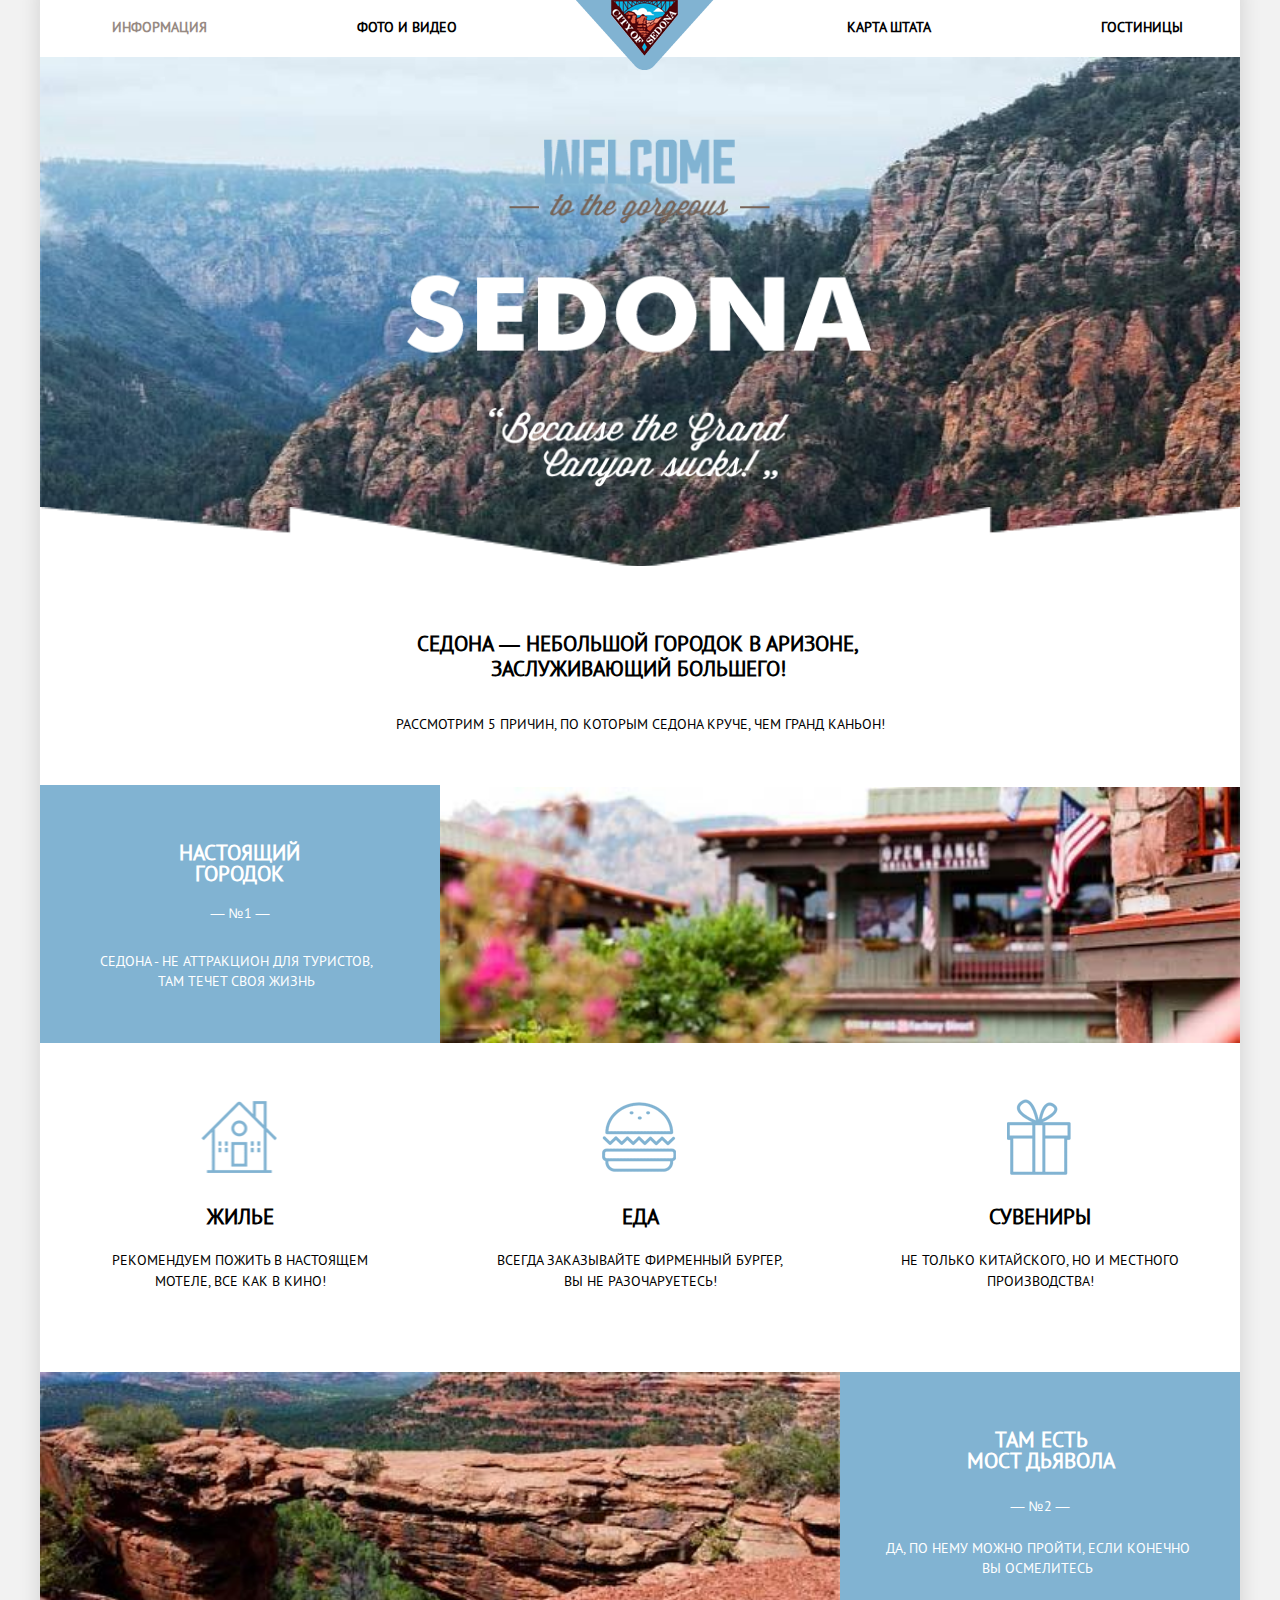
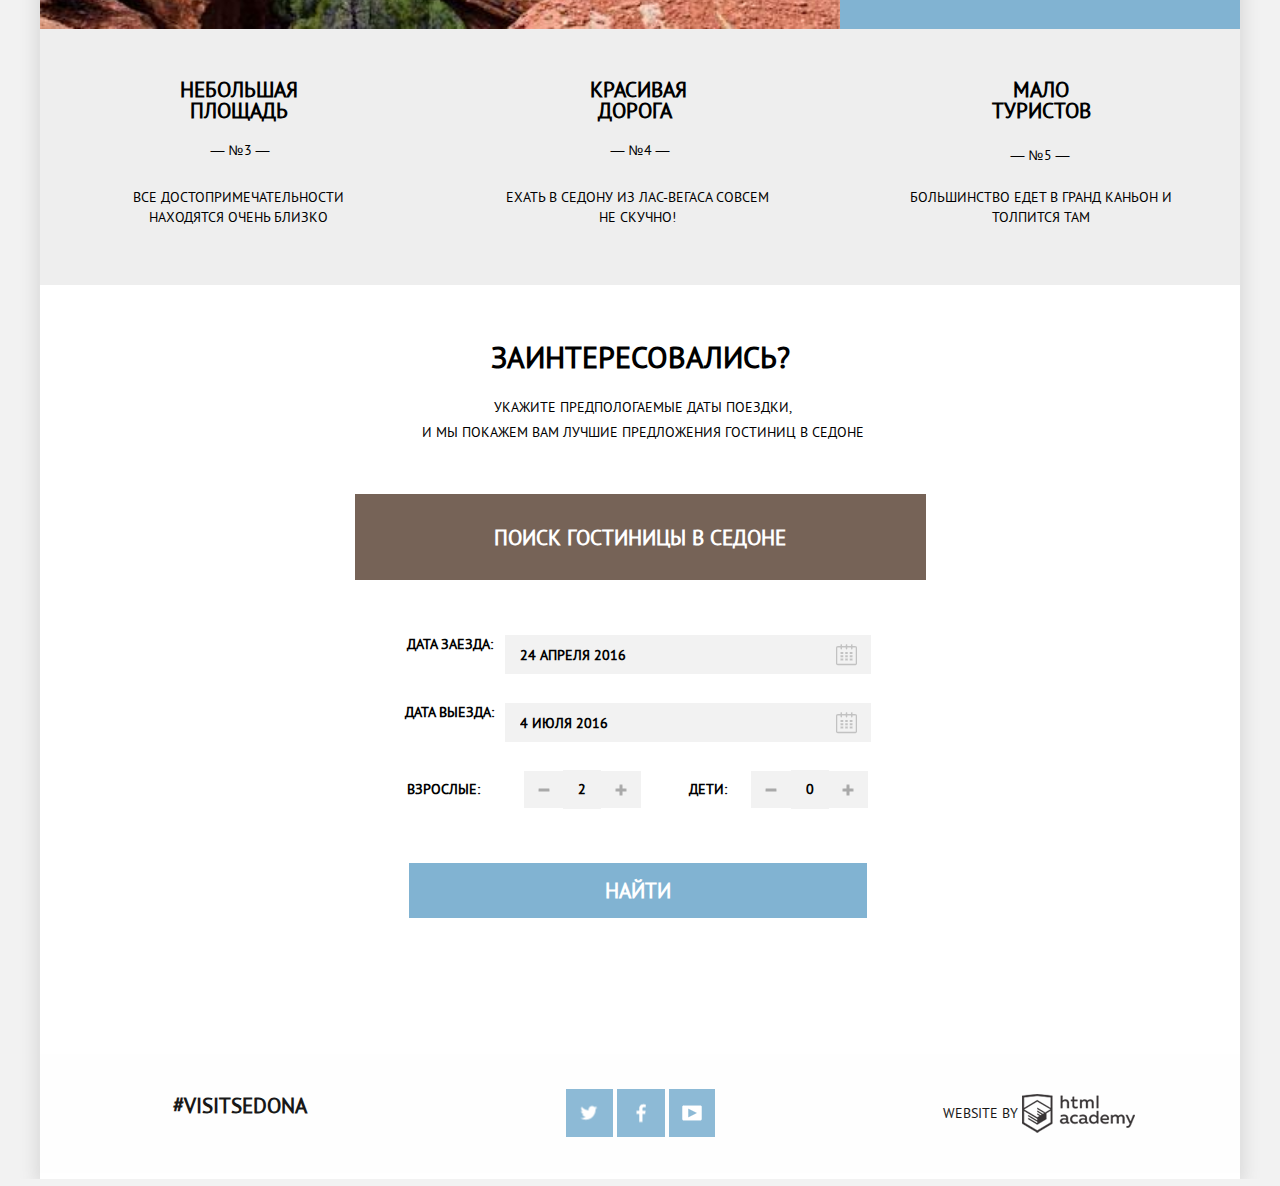
==== index.html @ 36d9b229 "6" ====
<!DOCTYPE html>
<html lang="ru">

<head>
  <meta charset="utf-8">
  <title>HTML Academy: Седона</title>
  <link rel="stylesheet" type="text/css" href="css/normalize.css" />
  <link rel="stylesheet" type="text/css" href="css/style.css" />
</head>


<body>
  <div class="container">
    <header>
      <nav class="navigation">
        <ul>
          <li>
            <a href="#" class="active"> Информация </a>
          </li>
          <li>
            <a href="#"> Фото и видео</a>
          </li>
          <li>
            <a href="#"> Карта штата </a>
          </li>
          <li>
            <a href="catalog.html"> Гостиницы </a>
          </li>
        </ul>
        <div class="logo">
          <a href="index.html"> <img src="img/logo.png" height="70" width="138" alt="logo"></a>
        </div>
      </nav>
    </header>
    <section class="intro-image">
      <img src="img/welcome.png" height="348" width="465" alt="welcome" class="welcome">
    </section>
    <section class="intro-text">
      <h2> Седона &mdash; небольшой городок в Аризоне, заслуживающий большего! </h2>
      <p> Рассмотрим 5 причин, по которым Седона круче, чем Гранд Каньон! </p>
    </section>
    <section class="features">
      <div class="features-item features-blue">
        <h2>Настоящий городок</h2>
        <span>  &mdash; №1  &mdash; </span>
        <p> Седона - не аттракцион для туристов, там течет своя жизнь </p>
      </div>
      <div class="features-image">
        <img src="img/city.jpg" height="256" width="800" alt="city">
      </div>
    </section>
    <section class="advantage">
      <div class="advantages-item">
        <span class="house"></span>
        <h2>Жилье</h2>
        <span> Рекомендуем пожить в настоящем <br>мотеле, все как в кино! </span></div>
      <div class="advantages-item">
        <span class="meat"></span>
        <h2> Еда </h2>
        <span> Всегда заказывайте фирменный бургер,<br> вы не разочаруетесь! </span></div>
      <div class="advantages-item">
        <span class="souvenir"></span>
        <h2> Сувениры </h2>
        <span> Не только китайского, но и местного<br> производства! </span></div>
    </section>
    <section class="features">
      <div class="features-image">
        <img src="img/bridge.jpg" height="257" width="800" alt="bridge">
      </div>
      <div class="features-item features-blue">
        <h2>Там есть<br> мост дьявола</h2>
        <span>  &mdash; №2  &mdash; </span>
        <p> Да, по нему можно пройти, если конечно вы осмелитесь </p>
      </div>
    </section>
    <section class="features">
      <div class="features-item features-grey">
        <h2>Небольшая площадь </h2>
        <span>  &mdash; №3  &mdash; </span>
        <p> Все достопримечательности находятся очень близко </p>
      </div>
      <div class="features-item features-grey">
        <h2>Красивая дорога </h2>
        <span>  &mdash; №4  &mdash; </span>
        <p> Ехать в Седону из Лас-Вегаса совсем не скучно! </p>
      </div>
      <div class="features-item features-grey">
        <h2>Мало <br>туристов</h2>
        <span>  &mdash; №5  &mdash; </span>
        <p> Большинство едет в Гранд Каньон и толпится там </p>
      </div>
    </section>
    <section class="search">
      <h3> Заинтересовались? </h3>
      <p> Укажите предпологаемые даты поездки, <br>и мы покажем вам лучшие предложения гостиниц в Седоне </p>
      <span class="btn-slide">Поиск гостиницы в Седоне</span>
    </section>

    <section class="map">
      <form action="https://echo.htmlacademy.ru" method="get" class="table">
        <div class="date-grey"> <label for="dg"><span>Дата заезда:</span></label>
          <input class="form-data" type="text" value="24 АПРЕЛЯ 2016">
          <a href="#"></a>
        </div>

        <div class="date-grey"><label for="dg"><span>Дата выезда:</span></label>
          <input class="form-data" type="text" value="4 ИЮЛЯ 2016">
          <a href="#"></a>
        </div>

        <div class="amount"><label for="adults">Взрослые: </label>
          <button class="minus"></button>
        </div>
        <div class="amount"><input type="text" value="2" id="number"><label></label></div>
        <div class="amount"><button class="plus"></button>
          <label for="children">Дети: </label></div>
        <div class="amount"><button class="minus"></button>
          <label></label>
        </div>
        <div class="amount"><input type="text" value="0" id="number"><label></label></div>
        <div class="amount"><button class="plus"></button><label></label></div>
        <div><input type="submit" value="НАЙТИ" id="search"><label></label></div>
      </form>
      <iframe src="https://www.google.com/maps/embed?pb=!1m18!1m12!1m3!1d104770.3801236316!2d-111.8651786027375!3d34.8543583735493!2m3!1f0!2f0!3f0!3m2!1i1024!2i768!4f13.1!3m3!1m2!1s0x872da132f942b00d%3A0x5548c523fa6c8efd!2z0KHQtdC00L7QvdCwLCDQkNGA0LjQt9C-0L3QsCA4NjMzNiwg0KHQqNCQ!5e0!3m2!1sru!2sru!4v1477466758797"
          width="1200" height="594" frameborder="0" style="border:0" allowfullscreen></iframe>
    </section>
    <footer class="direction-index">
      <div class="hashtag"> <a href="#"> #VISITSEDONA </a></div>
      <div class="links">
        <a href="#" class="social social-tw"> </a>
        <a href="#" class="social social-fb"> </a>
        <a href="#" class="social social-yt"> </a>
      </div>
      <div class="hashtag">
        <a href="#"> <span>WEBSITE BY </span>
          <div class="htmllogo"> </div>
        </a>
      </div>
    </footer>
  </div>
  <script src="js/jquery.js"></script>
  <script src="js/script.js"></script>

</body>

</html>
---- css/style.css ----
@font-face {
  font-family: "PT Sans";
  src: url(../fonts/web/ptsans.woff) format('woff'), url(../fonts/web/ptsans.woff2) format('woff2'), url(../fonts/web/ptsansbold.woff) format('woff'), url(../fonts/web/ptsansbold.woff2) format('woff2');
}

.container {
  max-width: 1200px;
  margin: 0 auto;
  background: #ffffff;
  //background: #ffffff;
  box-shadow: 0 0 15px 5px #dbdbdb;
}

.sprite {
  background-image: url(spritesheet.png);
  background-repeat: no-repeat;
  display: block;
}

.sprite-disabled {
  max-width: 26px;
  max-height: 22px;
  background-position: -10px -10px;
}

.sprite-disabledempty {
  max-width: 22px;
  max-height: 22px;
  background-position: -10px -52px;
}

.sprite-blue-html {
  max-width: 113px;
  max-height: 39px;
  background-position: -10px -10px;
}

.sprite-check {
  max-width: 26px;
  max-height: 22px;
  background-position: -10px -69px;
}

.sprite-check-empty {
  max-width: 22px;
  max-height: 22px;
  background-position: -10px -111px;
}

.sprite-date-black {
  max-width: 21px;
  max-height: 22px;
  background-position: -10px -153px;
}

.sprite-date-blue {
  max-width: 21px;
  max-height: 22px;
  background-position: -10px -195px;
}

.sprite-date-grey {
  max-width: 21px;
  max-height: 22px;
  background-position: -10px -237px;
}

.sprite-facebook {
  max-width: 10px;
  max-height: 19px;
  background-position: -10px -279px;
}

.sprite-fourstars {
  max-width: 89px;
  max-height: 17px;
  background-position: -10px -318px;
}

.sprite-grey-html {
  max-width: 113px;
  max-height: 39px;
  background-position: -10px -355px;
}

.sprite-house {
  max-width: 75px;
  max-height: 72px;
  background-position: -10px -414px;
}

.sprite-htmlacademy {
  max-width: 113px;
  max-height: 39px;
  background-position: -10px -506px;
}

.sprite-meat {
  max-width: 74px;
  max-height: 70px;
  background-position: -10px -565px;
}

.sprite-minus-black {
  max-width: 12px;
  max-height: 3px;
  background-position: -10px -655px;
}

.sprite-minus-blue {
  max-width: 12px;
  max-height: 3px;
  background-position: -10px -678px;
}

.sprite-minus-grey {
  max-width: 12px;
  max-height: 3px;
  background-position: -10px -701px;
}

.sprite-plus-black {
  max-width: 11px;
  max-height: 11px;
  background-position: -10px -724px;
}

.sprite-plus-blue {
  max-width: 11px;
  max-height: 11px;
  background-position: -10px -755px;
}

.sprite-plus-grey {
  max-width: 11px;
  max-height: 11px;
  background-position: -10px -786px;
}

.sprite-pointerblack {
  max-width: 11px;
  max-height: 10px;
  background-position: -10px -817px;
}

.sprite-pointerblue {
  max-width: 11px;
  max-height: 10px;
  background-position: -10px -847px;
}

.sprite-pointerdown {
  max-width: 11px;
  max-height: 10px;
  background-position: -10px -877px;
}

.sprite-pointerup {
  max-width: 11px;
  max-height: 10px;
  background-position: -10px -907px;
}

.sprite-souvenir {
  max-width: 64px;
  max-height: 76px;
  background-position: -10px -937px;
}

.sprite-threestars {
  max-width: 65px;
  max-height: 17px;
  background-position: -10px -1033px;
}

.sprite-twitter {
  max-width: 17px;
  max-height: 15px;
  background-position: -10px -1070px;
}

.sprite-twostars {
  max-width: 42px;
  max-height: 17px;
  background-position: -10px -1105px;
}

.sprite-youtube {
  max-width: 20px;
  max-height: 16px;
  background-position: -10px -1142px;
}

body {
  max-width: 100%;
  margin: 0 auto;
  background: #f2f2f2;
  //background: #f2f2f2;
  text-transform: uppercase;
  background-position: top;
}

.navigation {
  max-width: 1200px;
  margin-bottom: 30px;
  margin-left: 72px;
  margin-top: -7px;
}

ul {
  display: flex;
  margin: 0 auto;
  padding: 0;
}

li {
  list-style-type: none;
  font-weight: bold;
  margin-top: 25px;
  margin-bottom: 21px;
}

li a {
  text-decoration: none;
  color: black;
  font-size: 13.5px;
  font-family: "PT Sans", Arial, sans-serif;
}

.navigation li {
  max-width: 240px;
}

.navigation li:first-child {
  box-sizing: border-box;
  margin-right: 150px;
}

.navigation li:last-child {
  box-sizing: border-box;
  margin-left: 170px;
}

.navigation li:nth-child(3) {
  box-sizing: border-box;
  margin-left: 150px;
}

.navigation li:nth-child(2) {
  margin-right: 240px;
}

.navigation a:hover {
  color: #95bed8;
}

.navigation a:active {
  color: #cacaca;
}

.navigation .active {
  color: #978a83;
}

.navigation .active:hover {
  color: #604e43;
}

.navigation .active:active {
  color: #dbd8d5;
}

.logo {
  z-index: 2;
  position: absolute;
  top: 27px;
  left: 45%;
  margin-top: -27px;
}

@media screen and (max-width:1200px) {
  .logo {
    display: none;
  }
}

.intro-image {
  position: relative;
  margin-top: -30px;
  background: url('../img/mountains.jpg') no-repeat;
  background-size: 1200px 509px;
  max-width: 1200px;
  max-height: 509px;
  padding-top: 450px;
}

.welcome {
  position: absolute;
  top: 82px;
  left: 367px;
}

.intro-image::after {
  content: "";
  background: url('../img/bottom.png');
  background-repeat: no-repeat;
  background-size: 1200px 62px;
  display: block;
  height: 62px;
  z-index: 10;
}

.intro-text {
  max-width: 1200px;
  text-align: center;
  margin-top: 63px;
}

.intro-text h2 {
  font-size: 21px;
  font-family: "PT Sans", Arial, sans-serif;
  font-weight: bold;
  max-width: 520px;
  padding-left: 338px;
}

.intro-text p {
  font-size: 14px;
  font-family: "PT Sans", Arial, sans-serif;
  margin-top: 35px;
  margin-bottom: 55px;
}

.features {
  display: flex;
  margin: 0 auto;
  align-items: flex-start;
}

.features h2 {
  font-size: 21px;
  line-height: 21px;
  font-family: "PT Sans", Arial, sans-serif;
  font-weight: bold;
  margin-top: 35px;
  padding-top: 22px;
}

.features-item:first-child h2 {
  max-width: 128px;
  padding-left: 135px;
}

.features-item:last-child h2 {
  max-width: 162px;
  padding-left: 120px;
  padding-bottom: 5px;
}

.features span {
  font-size: 14px;
  line-height: 25px;
  font-family: "PT Sans", Arial, sans-serif;
}

.features p {
  font-size: 14px;
  line-height: 20px;
  font-family: "PT Sans", Arial, sans-serif;
}

.features-blue:first-child p {
  padding-left: 46px;
  max-width: 301px;
  margin-top: 25px;
  margin-bottom: -1px;
}

.features-blue:last-child {
  margin-top: 0px;
}

.features-blue:last-child p {
  max-width: 305px;
  padding-left: 45px;
  padding-top: 5px;
  margin-bottom: -2px;
}

.features-grey {
  padding-top: -15px;
}

.features-grey h2 {
  padding-top: 15px;
}

.features-grey:first-child p {
  padding-left: 88px;
  padding-top: 10px;
  max-width: 220px;
  margin-bottom: 5px;
}

.features-grey:nth-child(2) p {
  max-width: 270px;
  padding-left: 62px;
  padding-top: 10px;
  margin-bottom: 5px;
}

.features-grey:nth-child(2) h2 {
  padding-left: 150px;
  max-width: 90px;
}

.features-grey:last-child p {
  max-width: 305px;
  padding-left: 48px;
  padding-top: 5px;
  margin-bottom: 5px;
}

.features-image {
  max-width: 800px;
}

.features-item {
  padding-bottom: 53px;
  margin-top: -2px;
}

.features-blue {
  width: 400px;
  text-align: center;
  background: #81b3d2;
  color: white;
}

.features-grey {
  width: 400px;
  text-align: center;
  background: #eeeeee;
  margin-top: -5px;
}

.advantage {
  max-width: 1200px;
  display: flex;
}

.advantage h2 {
  font-size: 21px;
  line-height: 21px;
  font-family: "PT Sans", Arial, sans-serif;
}

.advantage span {
  font-size: 14px;
  line-height: 21px;
  font-family: "PT Sans", Arial, sans-serif;
}

.advantages-item {
  width: 400px;
  text-align: center;
  padding-top: 80px;
  padding-bottom: 80px;
}

.advantages-item h2 {
  padding-top: 43px;
  padding-bottom: 6px;
}

.house {
  display: inline-block;
  margin-right: 2px;
  vertical-align: middle;
  font-size: 0;
  position: relative;
}

.house::before {
  content: "";
  position: absolute;
  top: 50%;
  left: 50%;
  transform: translate(-50%, -50%);
  background-image: url("../img/sprite.png");
  background-repeat: no-repeat;
  width: 75px;
  height: 72px;
  background-position: -10px -414px;
}

.meat {
  display: inline-block;
  margin-right: 2px;
  vertical-align: middle;
  font-size: 0;
  position: relative;
}

.meat::before {
  content: "";
  position: absolute;
  top: 50%;
  left: 50%;
  transform: translate(-50%, -50%);
  background-image: url("../img/sprite.png");
  background-repeat: no-repeat;
  width: 74px;
  height: 70px;
  background-position: -10px -565px;
}

.souvenir {
  display: inline-block;
  margin-right: 2px;
  vertical-align: middle;
  font-size: 0;
  position: relative;
}

.souvenir::before {
  content: "";
  position: absolute;
  top: 50%;
  left: 50%;
  transform: translate(-50%, -50%);
  background-image: url("../img/sprite.png");
  background-repeat: no-repeat;
  width: 64px;
  height: 76px;
  background-position: -10px -937px;
}

.search {
  text-align: center;
}

.search h3 {
  margin-top: 55px;
  margin-left: 448px;
  font-size: 30px;
  font-family: "PT Sans", Arial, sans-serif;
  font-weight: bold;
  max-width: 305px;
  margin-bottom: 20px;
}

.search p {
  padding-bottom: 35px;
  font-size: 14px;
  font-family: "PT Sans", Arial, sans-serif;
  line-height: 1.8;
  padding-left: 5px;
}

.search span {
  width: 571px;
  display: inline-block;
  box-sizing: border-box;
  color: white;
  //margin-top: 54px;
  background: #766357;
  padding-top: 32px;
  padding-bottom: 30px;
  padding-left: 139px;
  padding-right: 139px;
  text-decoration: none;
  font-size: 21px;
  font-family: "PT Sans", Arial, sans-serif;
  font-weight: bold;
}

.map {
  text-align: center;
  margin: 0px auto;
  max-width: 100%;
  padding-left: 50%;
}

iframe {
  margin-left: -600px;
}

.table {
  width: 572px;
  box-sizing: border-box;
  position: absolute;
  margin-left: -286px;
  background: white;
  padding-top: 55px;
  padding-bottom: 57px;
  padding-right: 55px;
  padding-left: 40px;
  font-weight: bold;
}

.map label {
  font-size: 14px;
  font-family: "PT Sans", Arial, sans-serif;
  font-weight: bold;
}

.map input {
  font-size: 14px;
  font-family: "PT Sans", Arial, sans-serif;
  background-color: #f2f2f2;
  font-weight: 900;
  line-height: 21px;
  border: none;
}

input:hover {
  background-color: #ebebeb;
}

input:active {
  background-color: #ffffff;
}

button:hover {
  background-color: #ebebeb;
}

button:active {
  background-color: #ffffff;
}

.form-data {
  display: inline-block;
  padding-top: 10px;
  padding-right: 190px;
  padding-bottom: 8px;
  padding-left: 15px;
  float: right;
}

input[value="0"] {
  width: 8px;
  padding: 9px 15px;
  margin-right: -5px;
  margin-left: -5px;
}

input[value="2"] {
  width: 8px;
  padding: 9px 15px;
  margin-left: -5px;
  margin-right: -5px;
}

button {
  width: 40px;
  padding-top: 36px;
  border: none;
  background-color: #f2f2f2;
}

label[for="adults"] {
  margin-right: 40px;
  margin-left: 10px;
}

label[for="children"] {
  margin-right: 20px;
  margin-left: 44px;
}

input[id="search"] {
  background-color: #81b3d2;
  color: #ffffff;
  padding: 17px 196px;
  font-size: 21px;
  font-family: "PT Sans", Arial, sans-serif;
  margin-top: -4px;
  margin-left: 10px;
}

div .date-grey {
  display: block;
  height: 38px;
  margin-bottom: 30px;
}

.date-grey span {}

div.amount {
  display: inline-block;
  margin-bottom: 58px;
  margin-top: -1px;
}

input[id="search"]:hover {
  background-color: #669ec0;
}

input[id="search"]:active {
  background-color: #5496bd;
}

input[type="submit"]:focus, input[type="text"]:focus {
  background-color: #f2f2f2;
}

.minus {
  display: inline-block;
  vertical-align: middle;
  font-size: 0;
  position: relative;
}

.minus::before {
  content: "";
  position: absolute;
  left: 50%;
  top: 50%;
  transform: translate(-50%, -50%);
  background-image: url("../img/sprite.png");
  background-repeat: no-repeat;
  width: 12px;
  height: 3px;
  background-position: -10px -701px;
}

.minus:hover::before {
  content: "";
  position: absolute;
  left: 50%;
  top: 50%;
  transform: translate(-50%, -50%);
  background-image: url("../img/sprite.png");
  background-repeat: no-repeat;
  width: 12px;
  height: 3px;
  background-position: -10px -655px;
}

.minus:active::before {
  content: "";
  position: absolute;
  left: 50%;
  top: 50%;
  transform: translate(-50%, -50%);
  background-image: url("../img/sprite.png");
  background-repeat: no-repeat;
  width: 12px;
  height: 3px;
  background-position: -10px -678px;
}

.plus {
  display: inline-block;
  vertical-align: middle;
  font-size: 0;
  position: relative;
}

.plus::before {
  content: "";
  position: absolute;
  left: 50%;
  top: 50%;
  transform: translate(-50%, -50%);
  background-image: url("../img/sprite.png");
  background-repeat: no-repeat;
  width: 11px;
  height: 11px;
  background-position: -10px -786px;
}

.plus:hover::before {
  content: "";
  position: absolute;
  left: 50%;
  top: 50%;
  transform: translate(-50%, -50%);
  background-image: url("../img/sprite.png");
  background-repeat: no-repeat;
  width: 11px;
  height: 11px;
  background-position: -10px -724px;
}

.plus:active::before {
  content: "";
  position: absolute;
  left: 50%;
  top: 50%;
  transform: translate(-50%, -50%);
  background-image: url("../img/sprite.png");
  background-repeat: no-repeat;
  width: 11px;
  height: 11px;
  background-position: -10px -755px;
}

.map a {
  display: block;
  vertical-align: middle;
  font-size: 0;
  position: relative;
}

.map a::before {
  content: "";
  display: block;
  margin-left: 442px;
  margin-top: -10px;
  background-image: url("../img/sprite.png");
  background-repeat: no-repeat;
  width: 21px;
  height: 22px;
  background-position: -10px -237px;
}

.map a:hover::before {
  content: "";
  display: block;
  margin-left: 442px;
  margin-top: -10px;
  background-image: url("../img/sprite.png");
  background-repeat: no-repeat;
  width: 21px;
  height: 22px;
  background-position: -10px -153px;
}

.map a:active::before {
  content: "";
  display: block;
  margin-left: 442px;
  margin-top: -10px;
  background-image: url("../img/sprite.png");
  background-repeat: no-repeat;
  width: 21px;
  height: 22px;
  background-position: -10px -195px;
}

.direction-index {
  position: absolute;
  background-image: url("../img/whitebottom.jpg");
  background-repeat: no-repeat;
  background-size: 1200px 120px;
  opacity: 0.9;
  box-sizing: border-box;
  width: 1200px;
  display: flex;
  text-align: center;
  padding-top: 35px;
  padding-bottom: 36px;
  margin-top: -125px;
}

.direction {
  box-sizing: border-box;
  width: 1200px;
  display: flex;
  text-align: center;
  padding-top: 24px;
  padding-bottom: 36px;
}

.hashtag {
  width: 400px;
  padding-top: 5px;
}

.hashtag a:first-of-type {
  font-size: 21px;
  font-family: "PT Sans", Arial, sans-serif;
  font-weight: bold;
  text-decoration: none;
  color: #000000;
  margin-bottom: -10px;
}

.htmllogo {
  display: inline-block;
  margin-right: 2px;
  vertical-align: middle;
  width: 112px;
  height: 39px;
  font-size: 0;
  position: relative;
}

.htmllogo::before {
  content: "";
  position: absolute;
  top: 50%;
  left: 50%;
  transform: translate(-50%, -50%);
  background-image: url("../img/sprite.png");
  background-repeat: no-repeat;
}

.htmllogo {
  background-image: url("../img/sprite.png");
  background-repeat: no-repeat;
  width: 113px;
  height: 39px;
  background-position: -10px -506px;
}

.htmllogo:hover {
  background-image: url("../img/sprite.png");
  background-repeat: no-repeat;
  width: 113px;
  height: 39px;
  background-position: -10px -10px;
}

.htmllogo:active {
  background-image: url("../img/sprite.png");
  background-repeat: no-repeat;
  width: 113px;
  height: 39px;
  background-position: -10px -355px;
}

.hashtag span {
  font-weight: normal;
  text-decoration: none;
  color: black;
  font-size: 14px;
  font-family: "PT Sans", Arial, sans-serif;
}

.links {
  width: 400px;
  margin: 0 auto;
  margin-top: 0px;
  padding-left: 1px;
}

.links a {
  text-decoration: none;
}

.social {
  display: inline-block;
  background-color: #81b3d2;
  vertical-align: middle;
  width: 20px;
  height: 20px;
  font-size: 0;
  position: relative;
}

.social::before {
  content: "";
  position: absolute;
  top: 50%;
  left: 50%;
  transform: translate(-50%, -50%);
  background-image: url("../img/sprite.png");
  background-repeat: no-repeat;
}

.social-tw::before {
  width: 17px;
  height: 15px;
  background-position: -10px -1070px;
}

.social-fb::before {
  width: 10px;
  height: 19px;
  background-position: -10px -279px;
}

.social-yt::before {
  width: 20px;
  height: 16px;
  background-position: -10px -1142px;
}

.social:hover {
  background-color: #669ec0;
}

.social:active {
  background-color: #5496bd;
}

.links a:first-child {
  padding: 15px 13px 13px 14px;
}

.links a:nth-child(2) {
  padding: 14px 14px 14px 14px;
}

.links a:last-child {
  padding: 14px 13px 14px 13px;
}

.background-image {
  filter: blur(10px);
}

.advantages {
  max-width: 1200px;
  display: flex;
  padding-top: 12px;
  padding-bottom: 20px;
  color: white;
  line-height: 22px;
  margin-top: -33px;
  background-image: url('../img/background-mountains.jpg');
  background-repeat: no-repeat;
  background-size: 1200px 217px;
  opacity: 0.9;
}

.advantages h2 {
  font-size: 16px;
  font-family: "PT Sans", Arial, sans-serif;
  font-weight: bold;
}

.advantages input {
  font-size: 14px;
  font-family: "PT Sans", Arial, sans-serif;
  color: white;
}

.advantages input {
  color: white;
}

.advantages label {
  font-weight: normal;
  padding-top: 5px;
}


/*.checkbox {
                    display: inline-block;
                    margin-right: -20px;
                    vertical-align: middle;
                    width: 21px;
                    height: 22px;
                    font-size: 0;
                    position: relative;
                }
.checkbox::before {
                content: "";
                position: absolute;
                  top: 50%;
                  left: 50%;
                  transform: translate(-50%, -50%);
                  background-image: url("../img/sprite.png");
                  background-repeat: no-repeat;
                  width: 26px;
                  height: 22px;
                  background-position: -10px -69px;
                }
.pool::before {
    width: 26px;
    height: 22px;
  background-position: -10px -69px;
                }
.wifi::before {
  width: 22px;
  height: 22px;
  background-position: -10px -111px;
}
.parking::before {
  width: 22px;
  height: 22px;
  background-position: -10px -111px;
}
.hostel::before {
    width: 26px;
    height: 22px;
  background-position: -10px -69px;
                }
.motel::before {
    width: 26px;
    height: 22px;
    background-position: -10px -69px;
    }
.apartaments::before {
      width: 26px;
      height: 22px;
      background-position: -10px -69px;
  }*/

input[type="checkbox"] {
  display: none;
}

input[type="checkbox"]+label {
  display: block;
  margin-bottom: 30px;
  line-height: 15px;
  padding-left: 45px;
  position: relative;
  cursor: pointer;
}

input[type="checkbox"]+label::before {
  content: "";
  position: absolute;
  top: 0;
  left: 0;
  background-image: url("../img/sprite.png");
  background-repeat: no-repeat;
  width: 22px;
  height: 22px;
  background-position: -10px -111px;
}

input[type="checkbox"]:checked+label::before {
  content: "";
  position: absolute;
  top: 0;
  left: 0;
  background-image: url("../img/sprite.png");
  background-repeat: no-repeat;
  width: 26px;
  height: 22px;
  background-position: -10px -69px;
}

input[type="checkbox"]:disabled+label::before {
  content: "";
  position: absolute;
  top: 0;
  left: 0;
  background-image: url("../img/sprite1.png");
  background-repeat: no-repeat;
  width: 22px;
  height: 22px;
  background-position: -10px -52px;
}

input[type="checkbox"]:checked:disabled+label::before {
  content: "";
  position: absolute;
  top: 0;
  left: 0;
  background-image: url("../img/sprite1.png");
  background-repeat: no-repeat;
  width: 26px;
  height: 22px;
  background-position: -10px -10px;
}

.housing input[type="checkbox"]+label::before {
  content: "";
  position: absolute;
  top: 0;
  left: 0;
  background-image: url("../img/sprite.png");
  background-repeat: no-repeat;
  width: 22px;
  height: 22px;
  background-position: -10px -111px;
}

.housing input[type="checkbox"]:checked+label::before {
  content: "";
  position: absolute;
  top: 0;
  left: 0;
  background-image: url("../img/sprite.png");
  background-repeat: no-repeat;
  width: 26px;
  height: 22px;
  background-position: -10px -69px;
}

.housing input[type="checkbox"]:disabled+label::before {
  content: "";
  position: absolute;
  top: 0;
  left: 0;
  background-image: url("../img/sprite1.png");
  background-repeat: no-repeat;
  width: 22px;
  height: 22px;
  background-position: -10px -52px;
}


/*.checkbox input[type="checkbox"]+ .checkbox-indicator {
  position: absolute;
  top: -3px;
  left: -20px;
  width: 20px;
  height: 20px;
  border: 2px solid #ffffff;
  border-radius: 5px;
}
.checkbox input[type="checkbox"]:checked+ .checkbox-indicator::before {
  content: "";
  position: absolute;
  top: 10px;
  left: 1px;
  width: 11px;
  height: 4px;
  background-color: #ffffff;
}
.checkbox input[type="checkbox"]:checked+ .checkbox-indicator::after {
  content: "";
  position: absolute;
  top: 6px;
  left: 5px;
  width: 22px;
  height: 4px;
  background-color: #ffffff;
}
.checkbox input[type="checkbox"]:checked+ .checkbox-indicator::before {
  transform: rotate(45deg);
}
.checkbox input[type="checkbox"]:checked+ .checkbox-indicator::after {
  transform: rotate(-45deg);
}
.checkbox input[type="checkbox"]+ .checkbox-indicator:hover {
  border: 2px solid #ffffff;
}
.checkbox input[type="checkbox"]:checked+ span:hover:before,
 .checkbox input[type="checkbox"]:checked+ span:hover:after {
  background-color: #ffffff;
}
.checkbox input[type="checkbox"]:disabled {
  background: #6a6a6a;
}*/

.utilities {
  width: 220px;
  padding-left: 70px;
}

.utilities h2 {
  margin-left: 0px;
  margin-bottom: 20px;
}

.housing h2 {
  margin-left: -5px;
  margin-bottom: 20px;
}

.housing {
  padding-left: 40px;
  line-height: 20px;
}

.price {
  width: 320px;
  margin-top: 15px;
  margin-left: 180px;
  color: #ffffff;
  text-transform: uppercase;
}

.filter-range-title {
  margin-left: -10px;
  margin-bottom: 9px;
  font-weight: 60;
  font-size: 14px;
  line-height: 21px;
}

.price-controls {
  position: relative;
  height: 32px;
  font-size: 0;
  margin-bottom: 20px;
  border: 2px solid #ffffff;
  border-radius: 2px;
}

.price-controls::after {
  content: "";
  position: absolute;
  top: 50%;
  left: 50%;
  transform: translate(-50%, -50%);
  width: 2px;
  height: 22px;
  background: #ffffff;
}

.price-controls label {
  display: inline-block;
  font-size: 14px;
  line-height: 38px;
  vertical-align: top;
  cursor: pointer;
}

.price-controls .min-price, .price-controls .max-price {
  //width: 90px;
  padding-left: 55px;
  padding-top: 0px;
}

.price-controls span {
  padding-top: -50px;
}

.min-price span {
  margin-right: -15px;
}

.price-controls input {
  width: 55px;
  height: 10px;
  margin: 0;
  color: inherit;
  font: inherit;
  background: none;
  border: none;
  padding-top: -10px;
}

.range-controls {
  position: relative;
  margin-bottom: 32px;
}

.range-controls .scale {
  height: 2px;
  background: rgba(255, 255, 255, 0.3);
}

.range-controls .bar {
  width: 80%;
  height: 2px;
  background: #ffffff;
}

.range-toggle {
  position: absolute;
  top: -9px;
  width: 4px;
  height: 4px;
  background: #ababab;
  border: 8px solid #ffffff;
  border-radius: 50%;
  box-shadow: 0 2px 1px 0 rgba(0, 1, 1, 0.2);
  cursor: pointer;
}

.range-toggle-min {
  left: 0;
}

.range-toggle-max {
  left: 80%;
}

.range-toggle:hover {
  background: #1c4f80;
}

.btn-transparent {
  display: block;
  margin: 0 auto;
  margin-left: 85px;
  margin-bottom: 30px;
  padding: 6px 100px 6px 34px;
  font-size: 12px;
  line-height: 20px;
  color: #ffffff;
  text-transform: uppercase;
  background: transparent;
  border: 2px solid #ffffff;
  border-radius: 2px;
  cursor: pointer;
}

.btn-transparent:hover {
  color: #000000;
  background: #ffffff;
}

.btn-transparent:focus {
  background-color: transparent;
  color: white;
}

.hotel {
  box-sizing: border-box;
  width: 1200px;
  display: flex;
  padding-left: 72px;
  padding-right: 72px;
  padding-top: 15px;
  padding-bottom: 24px;
  border-bottom: 1px solid #e5e5e5;
}

.hotel:first-of-type {
  border-top: 1px solid #e5e5e5;
}

.hotel:nth-of-type(2) span {
  margin-right: 50px;
}

.hotel:last-of-type {
  margin-top: -1px;
  margin-bottom: 10px;
}

.hotel:last-of-type span {
  margin-right: 15px;
}

.name {
  width: 780px;
}

.name a {
  text-decoration: none;
}

.name h1 {
  font-size: 21px;
  font-family: "PT Sans", Arial, sans-serif;
  line-height: 16px;
  font-weight: bold;
}

.name h1 a {
  color: #000000;
}

.name h1 a:hover {
  color: #81b3d2;
}

.name h1 a:active {
  color: #cacaca;
}

.price-hotel span {
  color: #766357;
  font-size: 14px;
  font-family: "PT Sans", Arial, sans-serif;
  line-height: 8px;
  margin-right: 33px;
}

.hotel-image {
  width: 165px;
  padding-top: 13px;
}

.sorting {
  box-sizing: border-box;
  width: 1200px;
  display: flex;
  color: #766357;
  padding-right: 71px;
  margin-top: -9px;
}

.sorting h3 {
  font-size: 21px;
  font-family: "PT Sans", Arial, sans-serif;
}

.sorting span {
  font-size: 12px;
  font-family: "PT Sans", Arial, sans-serif;
}

.sorting a {
  font-size: 12px;
  font-family: "PT Sans", Arial, sans-serif;
}

.detail {
  background: #81b3d2;
  padding: 6px 15px 6px;
  text-decoration: none;
  margin-right: 8px;
  color: white;
  font-size: 14px;
  font-family: "PT Sans", Arial, sans-serif;
  font-weight: bold;
}

.detail:hover {
  background: #669ec0;
}

.detail:active {
  background: #5496bd;
  color: #94b9d2;
}

.reserve {
  background: #766357;
  padding: 6px 15px 6px 18px;
  text-decoration: none;
  line-height: 3.5;
  color: white;
  font-size: 14px;
  font-family: "PT Sans", Arial, sans-serif;
  font-weight: bold;
}

.reserve:hover {
  background: #604e43;
}

.reserve:active {
  background: #503e33;
  color: #827872;
}

.value {
  width: 111px;
}

.rating {
  width: 111px;
  color: #666666;
  background: #f2f2f2;
  padding-left: 16px;
  padding-right: 8px;
  padding-top: 5px;
  padding-bottom: 7px;
  margin-left: 2px;
  text-decoration: none;
  line-height: 3;
  font-size: 14px;
  font-family: "PT Sans", Arial, sans-serif;
}

.fourstars {
  display: inline-block;
  vertical-align: middle;
  width: 88px;
  height: 17px;
  font-size: 0;
  position: relative;
  margin-left: 22px;
  margin-bottom: 40px;
  margin-top: 14px;
}

.fourstars::before {
  content: "";
  position: absolute;
  top: 50%;
  left: 50%;
  transform: translate(-50%, -50%);
  background-image: url("../img/sprite.png");
  background-repeat: no-repeat;
  width: 89px;
  height: 17px;
  background-position: -10px -318px;
}

.twostars {
  display: inline-block;
  vertical-align: middle;
  width: 42px;
  height: 17px;
  font-size: 0;
  position: relative;
  margin-top: 14px;
  margin-bottom: 40px;
  margin-left: 70px;
}

.twostars::before {
  content: "";
  position: absolute;
  top: 50%;
  left: 50%;
  transform: translate(-50%, -50%);
  background-image: url("../img/sprite.png");
  background-repeat: no-repeat;
  width: 42px;
  height: 17px;
  background-position: -10px -1105px;
}

.threestars {
  display: inline-block;
  margin-top: 10px;
  margin-bottom: 40px;
  vertical-align: middle;
  width: 65px;
  height: 17px;
  font-size: 0;
  position: relative;
  margin-left: 45px;
  margin-top: 12px;
}

.threestars::before {
  content: "";
  position: absolute;
  top: 50%;
  left: 50%;
  transform: translate(-50%, -50%);
  background-image: url("../img/sprite.png");
  background-repeat: no-repeat;
  width: 65px;
  height: 17px;
  background-position: -10px -1033px;
}

.result {
  width: 165px;
  color: black;
  padding-left: 72px;
  padding-bottom: 5px;
}

.result h3 {
  font-size: 21px;
  font-family: "PT Sans", Arial, sans-serif;
  font-weight: bold;
}

.assortment {
  width: 780px;
  padding-top: 28px;
  font-size: 12px;
  font-family: "PT Sans", Arial, sans-serif;
  padding-bottom: 35px;
}

.assortment .active {
  text-decoration: none;
  color: #a8c9df;
  margin-left: 35px;
  margin-right: 30px;
}

.assortment a:active {
  color: #000000;
  border-bottom: none;
}

.link-brown {
  text-decoration: none;
  border-bottom: 1px dotted #bad3e5;
  color: #cacaca;
  margin-right: 30px;
}

.link-brown:hover {
  color: #a8c9df;
}

.arrow {
  display: inline-block;
  margin-left: 68px;
  margin-top: 25px;
  vertical-align: middle;
  width: 21px;
  height: 22px;
  font-size: 0;
  position: relative;
}

.arrow .active {
  color: #81b3d2;
}


/*
.arrow a:hover .triangle-up {
  border-left: 5px solid transparent;
  border-right: 5px solid transparent;
  border-bottom: 10px solid #000000;
}
.arrow a:hover .triangle-down {
  border-left: 5px solid transparent;
  border-right: 5px solid transparent;
  border-top: 10px solid #81b3d2;
}
.arrow a:active .triangle-up {
  border-left: 5px solid transparent;
  border-right: 5px solid transparent;
  border-bottom: 10px solid #81b3d2;
}
.arrow a:active .triangle-down {
  border-left: 5px solid transparent;
  border-right: 5px solid transparent;
  border-top: 10px solid #81b3d2;
}*/

.pointerup {
  display: inline-block;
  vertical-align: middle;
  margin-top: 8px;
  margin-left: 12px;
  width: 11px;
  height: 10px;
  font-size: 0;
  position: relative;
}

.pointerup::before {
  content: "";
  display: inline-block;
  top: 50%;
  left: 50%;
  transform: translate(-50%, -50%);
  background-image: url("../img/sprite.png");
  background-repeat: no-repeat;
  width: 11px;
  height: 10px;
  background-position: -10px -907px;
}

.pointerdown {
  display: inline-block;
  vertical-align: middle;
  margin-left: 35px;
  margin-top: -10px;
  width: 11px;
  height: 10px;
  font-size: 0;
  position: relative;
}

.pointerdown::before {
  content: "";
  display: inline-block;
  top: 50%;
  left: 50%;
  transform: translate(-50%, -50%);
  background-image: url("../img/sprite.png");
  background-repeat: no-repeat;
  width: 11px;
  height: 10px;
  background-position: -10px -877px;
}

.pointerup:hover::before {
  content: "";
  display: inline-block;
  top: 50%;
  left: 50%;
  transform: translate(-50%, -50%);
  background-image: url("../img/sprite.png");
  background-repeat: no-repeat;
  width: 11px;
  height: 10px;
  background-position: -10px -817px;
}

.pointerup:active::before {
  content: "";
  display: inline-block;
  top: 50%;
  left: 50%;
  transform: translate(-50%, -50%);
  background-image: url("../img/sprite.png");
  background-repeat: no-repeat;
  width: 11px;
  height: 10px;
  background-position: -10px -847px;
}

.services {
  width: 1200px;
  display: flex;
}

.housing {
  width: 25%;
}
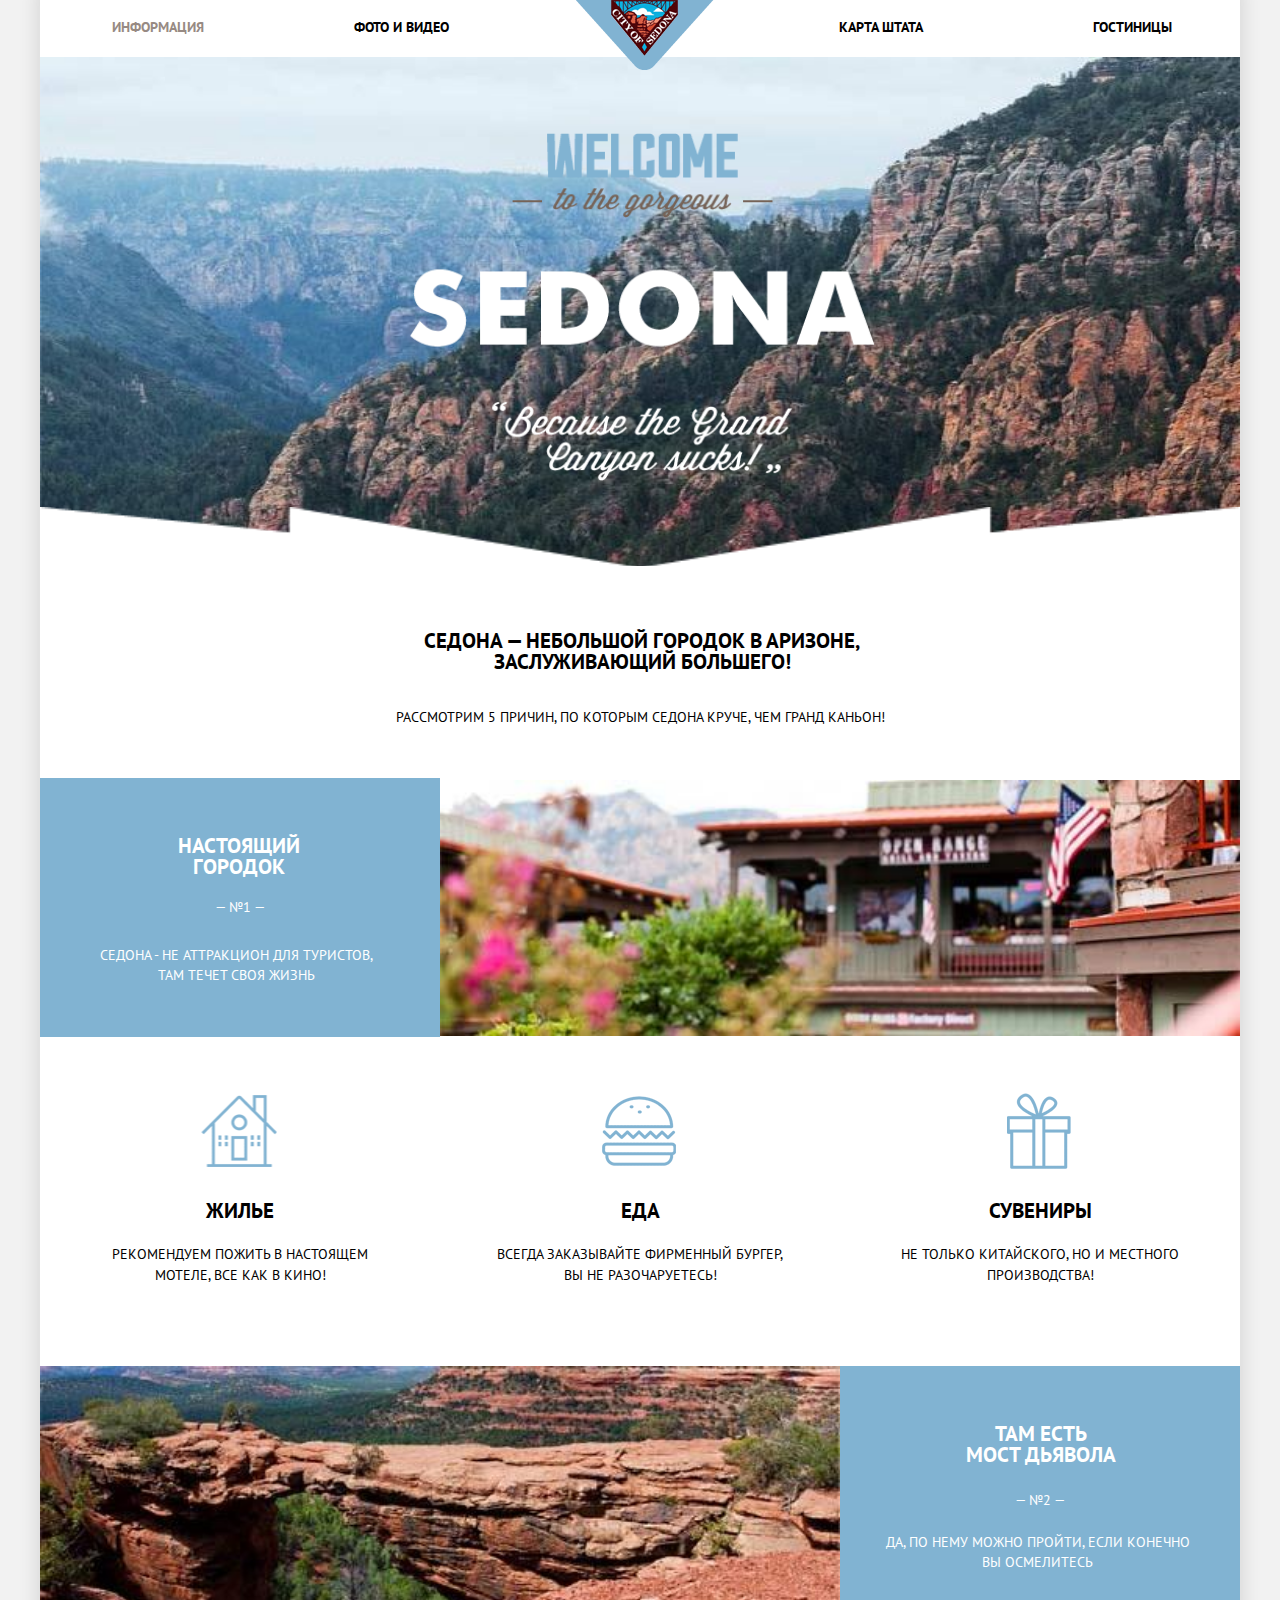
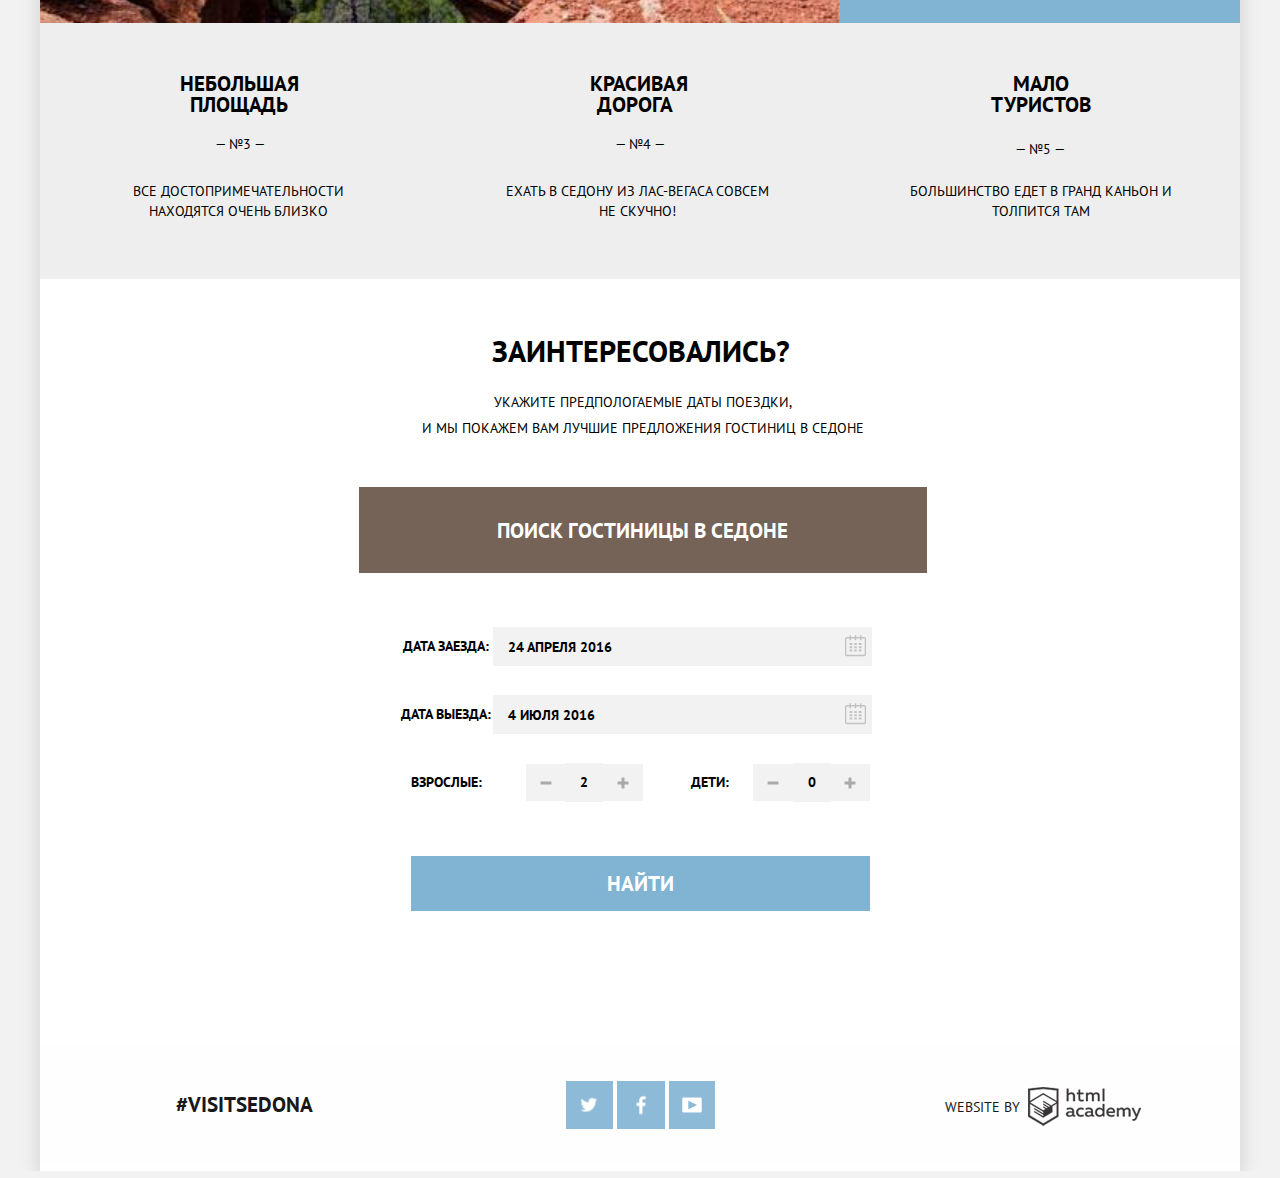
==== commit 734d93e7: "6  раздел" ====
--- a/index.html
+++ b/index.html
@@ -6,6 +6,7 @@
   <title>HTML Academy: Седона</title>
   <link rel="stylesheet" type="text/css" href="css/normalize.css" />
   <link rel="stylesheet" type="text/css" href="css/style.css" />
+  <link rel="stylesheet" href="https://fonts.googleapis.com/css?family=PT+Sans:400,700&amp;subset=cyrillic">
 </head>
 
 
@@ -93,17 +94,17 @@
     <section class="search">
       <h3> Заинтересовались? </h3>
       <p> Укажите предпологаемые даты поездки, <br>и мы покажем вам лучшие предложения гостиниц в Седоне </p>
-      <span class="btn-slide">Поиск гостиницы в Седоне</span>
+      <a href="#">Поиск гостиницы в Седоне</a>
     </section>
 
     <section class="map">
       <form action="https://echo.htmlacademy.ru" method="get" class="table">
-        <div class="date-grey"> <label for="dg"><span>Дата заезда:</span></label>
+        <div class="date-grey"> <label for="dg">Дата заезда:</label>
           <input class="form-data" type="text" value="24 АПРЕЛЯ 2016">
           <a href="#"></a>
         </div>
 
-        <div class="date-grey"><label for="dg"><span>Дата выезда:</span></label>
+        <div class="date-grey"><label for="dg">Дата выезда:</label>
           <input class="form-data" type="text" value="4 ИЮЛЯ 2016">
           <a href="#"></a>
         </div>
@@ -132,13 +133,13 @@
         <a href="#" class="social social-yt"> </a>
       </div>
       <div class="hashtag">
-        <a href="#"> <span>WEBSITE BY </span>
+        <a href="#"> <span>WEBSITE BY</span>
           <div class="htmllogo"> </div>
         </a>
       </div>
     </footer>
   </div>
-  <script src="js/jquery.js"></script>
+
   <script src="js/script.js"></script>
 
 </body>
--- a/css/style.css
+++ b/css/style.css
@@ -1,8 +1,3 @@
-@font-face {
-  font-family: "PT Sans";
-  src: url(../fonts/web/ptsans.woff) format('woff'), url(../fonts/web/ptsans.woff2) format('woff2'), url(../fonts/web/ptsansbold.woff) format('woff'), url(../fonts/web/ptsansbold.woff2) format('woff2');
-}
-
 .container {
   max-width: 1200px;
   margin: 0 auto;
@@ -296,8 +291,8 @@
 
 .welcome {
   position: absolute;
-  top: 82px;
-  left: 367px;
+  top: 76px;
+  left: 370px;
 }
 
 .intro-image::after {
@@ -313,7 +308,7 @@
 .intro-text {
   max-width: 1200px;
   text-align: center;
-  margin-top: 63px;
+  margin-top: 61px;
 }
 
 .intro-text h2 {
@@ -321,13 +316,14 @@
   font-family: "PT Sans", Arial, sans-serif;
   font-weight: bold;
   max-width: 520px;
-  padding-left: 338px;
+  padding-left: 342px;
+  line-height: 21px;
 }
 
 .intro-text p {
   font-size: 14px;
   font-family: "PT Sans", Arial, sans-serif;
-  margin-top: 35px;
+  margin-top: 37px;
   margin-bottom: 55px;
 }
 
@@ -547,27 +543,27 @@
   font-family: "PT Sans", Arial, sans-serif;
   font-weight: bold;
   max-width: 305px;
-  margin-bottom: 20px;
+  margin-bottom: 22px;
 }
 
 .search p {
-  padding-bottom: 35px;
+  padding-bottom: 32px;
   font-size: 14px;
   font-family: "PT Sans", Arial, sans-serif;
   line-height: 1.8;
   padding-left: 5px;
 }
 
-.search span {
-  width: 571px;
+.search a {
+  width: 568px;
   display: inline-block;
   box-sizing: border-box;
   color: white;
-  //margin-top: 54px;
+  margin-left: 6px;
   background: #766357;
   padding-top: 32px;
   padding-bottom: 30px;
-  padding-left: 139px;
+  padding-left: 137px;
   padding-right: 139px;
   text-decoration: none;
   font-size: 21px;
@@ -587,10 +583,10 @@
 }
 
 .table {
-  width: 572px;
+  width: 568px;
   box-sizing: border-box;
   position: absolute;
-  margin-left: -286px;
+  margin-left: -281px;
   background: white;
   padding-top: 55px;
   padding-bottom: 57px;
@@ -637,6 +633,7 @@
   padding-bottom: 8px;
   padding-left: 15px;
   float: right;
+  margin-top: -10px;
 }
 
 input[value="0"] {
@@ -684,14 +681,13 @@
   display: block;
   height: 38px;
   margin-bottom: 30px;
-}
-
-.date-grey span {}
+  margin-top: 9px;
+}
 
 div.amount {
   display: inline-block;
   margin-bottom: 58px;
-  margin-top: -1px;
+  margin-top: -12px;
 }
 
 input[id="search"]:hover {
@@ -808,8 +804,8 @@
 .map a::before {
   content: "";
   display: block;
-  margin-left: 442px;
-  margin-top: -10px;
+  margin-left: 446px;
+  margin-top: -20px;
   background-image: url("../img/sprite.png");
   background-repeat: no-repeat;
   width: 21px;
@@ -820,8 +816,8 @@
 .map a:hover::before {
   content: "";
   display: block;
-  margin-left: 442px;
-  margin-top: -10px;
+  margin-left: 446px;
+  margin-top: -20px;
   background-image: url("../img/sprite.png");
   background-repeat: no-repeat;
   width: 21px;
@@ -832,8 +828,8 @@
 .map a:active::before {
   content: "";
   display: block;
-  margin-left: 442px;
-  margin-top: -10px;
+  margin-left: 446px;
+  margin-top: -20px;
   background-image: url("../img/sprite.png");
   background-repeat: no-repeat;
   width: 21px;
@@ -867,7 +863,7 @@
 
 .hashtag {
   width: 400px;
-  padding-top: 5px;
+  padding-top: 12px;
 }
 
 .hashtag a:first-of-type {
@@ -876,12 +872,25 @@
   font-weight: bold;
   text-decoration: none;
   color: #000000;
-  margin-bottom: -10px;
+  padding-left: 10px;
+  padding-top: -30px;
+}
+
+.hashtag span {
+  font-weight: normal;
+  text-decoration: none;
+  color: black;
+  font-size: 14px;
+  font-family: "PT Sans", Arial, sans-serif;
+  text-decoration: none;
+  color: #000000;
+  padding-right: 125px;
 }
 
 .htmllogo {
-  display: inline-block;
-  margin-right: 2px;
+  //display: inline-block;
+  margin-left: 188px;
+  margin-top: -30px;
   vertical-align: middle;
   width: 112px;
   height: 39px;
@@ -921,14 +930,6 @@
   width: 113px;
   height: 39px;
   background-position: -10px -355px;
-}
-
-.hashtag span {
-  font-weight: normal;
-  text-decoration: none;
-  color: black;
-  font-size: 14px;
-  font-family: "PT Sans", Arial, sans-serif;
 }
 
 .links {
@@ -1007,11 +1008,11 @@
 .advantages {
   max-width: 1200px;
   display: flex;
-  padding-top: 12px;
-  padding-bottom: 20px;
+  padding-top: 14px;
+  padding-bottom: 18px;
   color: white;
   line-height: 22px;
-  margin-top: -33px;
+  margin-top: -30px;
   background-image: url('../img/background-mountains.jpg');
   background-repeat: no-repeat;
   background-size: 1200px 217px;
@@ -1036,7 +1037,7 @@
 
 .advantages label {
   font-weight: normal;
-  padding-top: 5px;
+  padding-top: 4px;
 }
 
 
@@ -1098,9 +1099,8 @@
 
 input[type="checkbox"]+label {
   display: block;
-  margin-bottom: 30px;
-  line-height: 15px;
-  padding-left: 45px;
+  margin-bottom: 20px;
+  padding-left: 40px;
   position: relative;
   cursor: pointer;
 }
@@ -1157,7 +1157,7 @@
   content: "";
   position: absolute;
   top: 0;
-  left: 0;
+  left: -5px;
   background-image: url("../img/sprite.png");
   background-repeat: no-repeat;
   width: 22px;
@@ -1169,7 +1169,7 @@
   content: "";
   position: absolute;
   top: 0;
-  left: 0;
+  left: -5px;
   background-image: url("../img/sprite.png");
   background-repeat: no-repeat;
   width: 26px;
@@ -1181,7 +1181,7 @@
   content: "";
   position: absolute;
   top: 0;
-  left: 0;
+  left: -5px;
   background-image: url("../img/sprite1.png");
   background-repeat: no-repeat;
   width: 22px;
@@ -1246,7 +1246,7 @@
 
 .housing h2 {
   margin-left: -5px;
-  margin-bottom: 20px;
+  margin-bottom: 23px;
 }
 
 .housing {
@@ -1293,19 +1293,19 @@
 .price-controls label {
   display: inline-block;
   font-size: 14px;
-  line-height: 38px;
+  line-height: 18px;
   vertical-align: top;
   cursor: pointer;
 }
 
 .price-controls .min-price, .price-controls .max-price {
   //width: 90px;
-  padding-left: 55px;
-  padding-top: 0px;
+  padding-left: 53px;
 }
 
 .price-controls span {
-  padding-top: -50px;
+  padding-top: -40px;
+  padding-left: 12px;
 }
 
 .min-price span {
@@ -1396,7 +1396,7 @@
   padding-left: 72px;
   padding-right: 72px;
   padding-top: 15px;
-  padding-bottom: 24px;
+  padding-bottom: 14px;
   border-bottom: 1px solid #e5e5e5;
 }
 
@@ -1404,8 +1404,8 @@
   border-top: 1px solid #e5e5e5;
 }
 
-.hotel:nth-of-type(2) span {
-  margin-right: 50px;
+.hotel:nth-of-type(2) span:first-child {
+  margin-right: 60px;
 }
 
 .hotel:last-of-type {
@@ -1413,8 +1413,8 @@
   margin-bottom: 10px;
 }
 
-.hotel:last-of-type span {
-  margin-right: 15px;
+.hotel:last-of-type span:first-child {
+  margin-right: 17px;
 }
 
 .name {
@@ -1450,6 +1450,10 @@
   font-family: "PT Sans", Arial, sans-serif;
   line-height: 8px;
   margin-right: 33px;
+}
+
+.price-hotel:last-of-type span {
+  margin-right: 15px;
 }
 
 .hotel-image {
@@ -1505,11 +1509,21 @@
   background: #766357;
   padding: 6px 15px 6px 18px;
   text-decoration: none;
-  line-height: 3.5;
   color: white;
   font-size: 14px;
   font-family: "PT Sans", Arial, sans-serif;
   font-weight: bold;
+  line-height: 60px;
+  margin-left: -3px;
+}
+
+.hotel:first-of-type span {
+  margin-right: 34px;
+}
+
+.hotel:last-of-type {
+  margin-top: -1px;
+  margin-bottom: 10px;
 }
 
 .reserve:hover {
@@ -1529,10 +1543,10 @@
   width: 111px;
   color: #666666;
   background: #f2f2f2;
-  padding-left: 16px;
-  padding-right: 8px;
+  padding-left: 14px;
+  padding-right: 9px;
   padding-top: 5px;
-  padding-bottom: 7px;
+  padding-bottom: 5px;
   margin-left: 2px;
   text-decoration: none;
   line-height: 3;
@@ -1631,7 +1645,7 @@
 
 .assortment {
   width: 780px;
-  padding-top: 28px;
+  padding-top: 29px;
   font-size: 12px;
   font-family: "PT Sans", Arial, sans-serif;
   padding-bottom: 35px;
@@ -1662,8 +1676,8 @@
 
 .arrow {
   display: inline-block;
-  margin-left: 68px;
-  margin-top: 25px;
+  margin-left: 69px;
+  margin-top: 27px;
   vertical-align: middle;
   width: 21px;
   height: 22px;
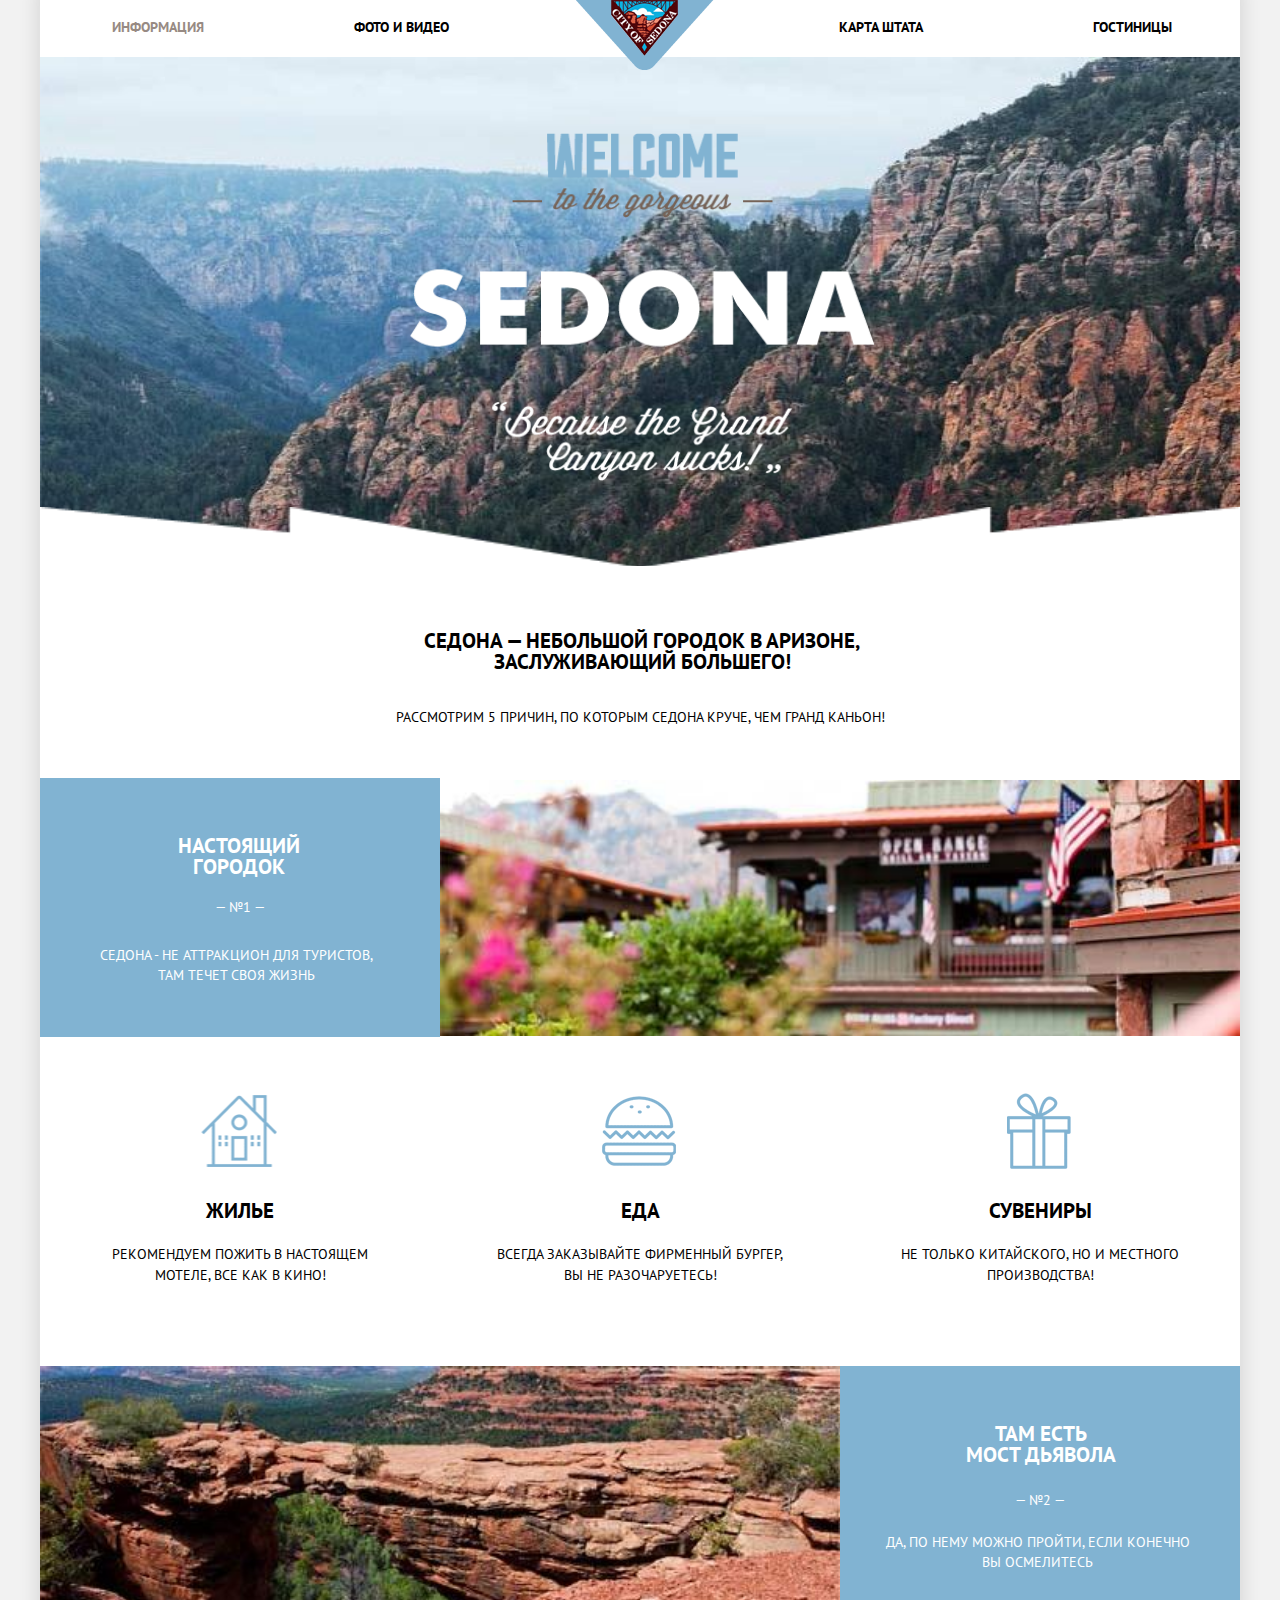
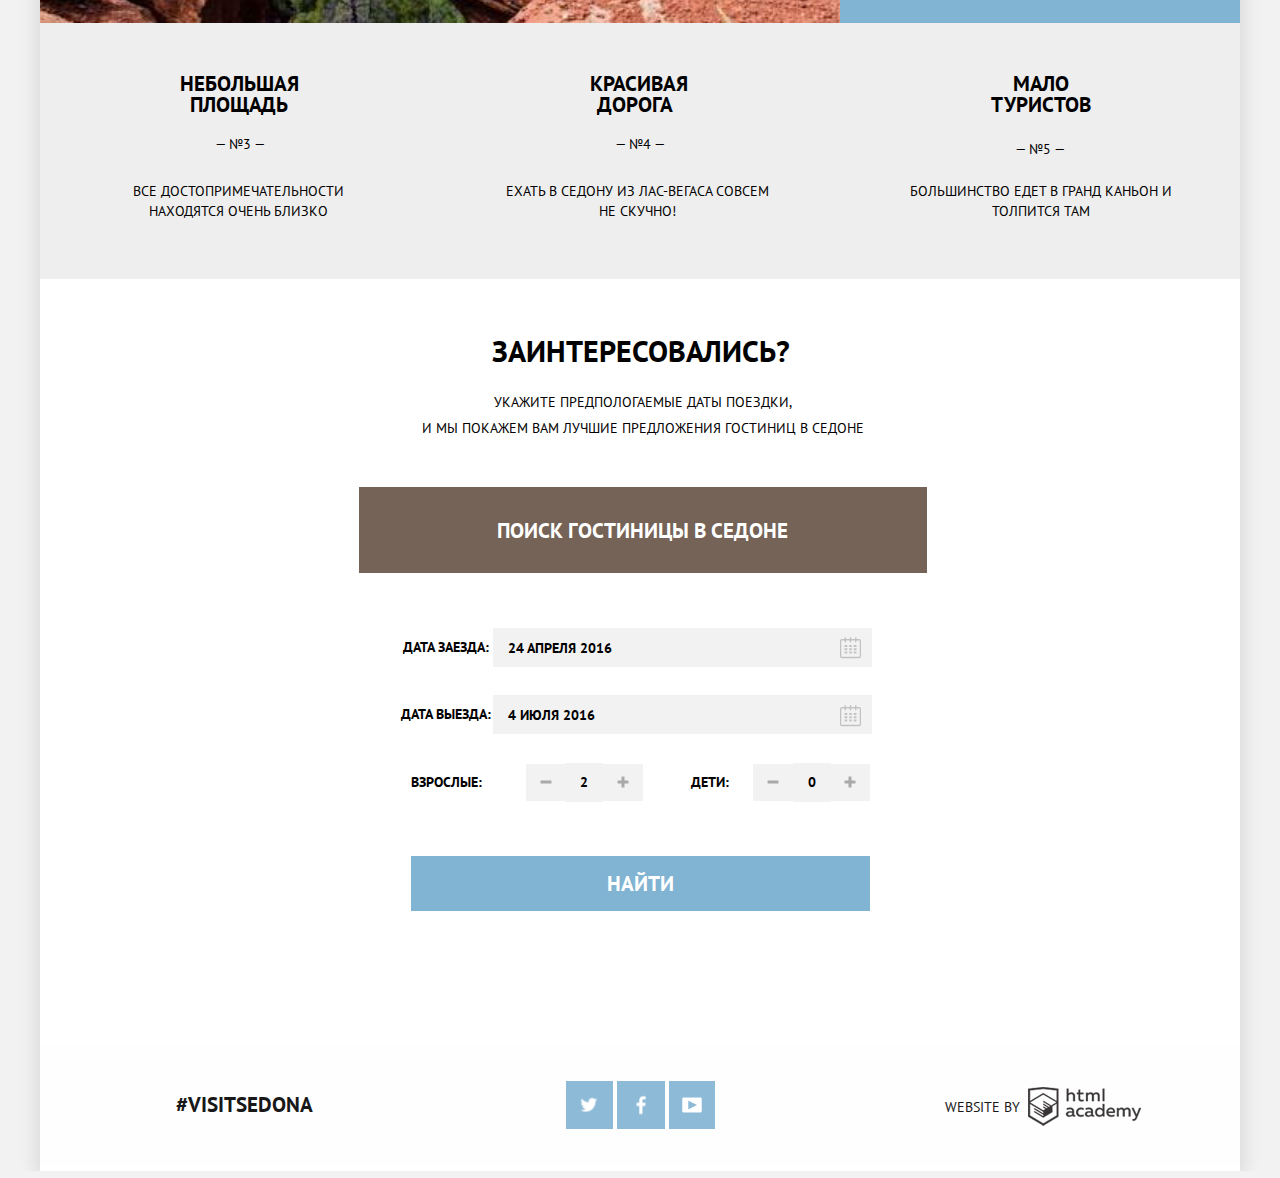
==== commit f7f849b6: "6 раздел" ====
--- a/index.html
+++ b/index.html
@@ -7,6 +7,7 @@
   <link rel="stylesheet" type="text/css" href="css/normalize.css" />
   <link rel="stylesheet" type="text/css" href="css/style.css" />
   <link rel="stylesheet" href="https://fonts.googleapis.com/css?family=PT+Sans:400,700&amp;subset=cyrillic">
+  <link rel="stylesheet" href="css/animate.css">
 </head>
 
 
@@ -99,13 +100,15 @@
 
     <section class="map">
       <form action="https://echo.htmlacademy.ru" method="get" class="table">
-        <div class="date-grey"> <label for="dg">Дата заезда:</label>
-          <input class="form-data" type="text" value="24 АПРЕЛЯ 2016">
+        <label for="dg">Дата заезда:</label>
+        <input class="form-data" type="text" value="24 АПРЕЛЯ 2016">
+        <div class="date-grey">
           <a href="#"></a>
         </div>
 
-        <div class="date-grey"><label for="dg">Дата выезда:</label>
-          <input class="form-data" type="text" value="4 ИЮЛЯ 2016">
+        <label for="dg"><span>Дата выезда:</span></label>
+        <input class="form-data" type="text" value="4 ИЮЛЯ 2016">
+        <div class="date-grey">
           <a href="#"></a>
         </div>
 
--- a/css/style.css
+++ b/css/style.css
@@ -588,7 +588,7 @@
   position: absolute;
   margin-left: -281px;
   background: white;
-  padding-top: 55px;
+  padding-top: 65px;
   padding-bottom: 57px;
   padding-right: 55px;
   padding-left: 40px;
@@ -624,6 +624,18 @@
 
 button:active {
   background-color: #ffffff;
+}
+
+input[id="search"]:hover {
+  background-color: #669ec0;
+}
+
+input[id="search"]:active {
+  background-color: #5496bd;
+}
+
+.minus:focus, input[type="text"]:focus, .plus:focus, input[id="search"] {
+  background-color: #f2f2f2;
 }
 
 .form-data {
@@ -634,6 +646,7 @@
   padding-left: 15px;
   float: right;
   margin-top: -10px;
+  margin-bottom: 25px;
 }
 
 input[value="0"] {
@@ -679,27 +692,17 @@
 
 div .date-grey {
   display: block;
-  height: 38px;
-  margin-bottom: 30px;
-  margin-top: 9px;
+  width: 0px;
+  margin-bottom: 45px;
+  margin-top: -20px;
+  border: 1px solid red;
+  margin-left: 440px;
 }
 
 div.amount {
   display: inline-block;
   margin-bottom: 58px;
   margin-top: -12px;
-}
-
-input[id="search"]:hover {
-  background-color: #669ec0;
-}
-
-input[id="search"]:active {
-  background-color: #5496bd;
-}
-
-input[type="submit"]:focus, input[type="text"]:focus {
-  background-color: #f2f2f2;
 }
 
 .minus {
@@ -804,8 +807,6 @@
 .map a::before {
   content: "";
   display: block;
-  margin-left: 446px;
-  margin-top: -20px;
   background-image: url("../img/sprite.png");
   background-repeat: no-repeat;
   width: 21px;
@@ -816,8 +817,6 @@
 .map a:hover::before {
   content: "";
   display: block;
-  margin-left: 446px;
-  margin-top: -20px;
   background-image: url("../img/sprite.png");
   background-repeat: no-repeat;
   width: 21px;
@@ -828,8 +827,6 @@
 .map a:active::before {
   content: "";
   display: block;
-  margin-left: 446px;
-  margin-top: -20px;
   background-image: url("../img/sprite.png");
   background-repeat: no-repeat;
   width: 21px;
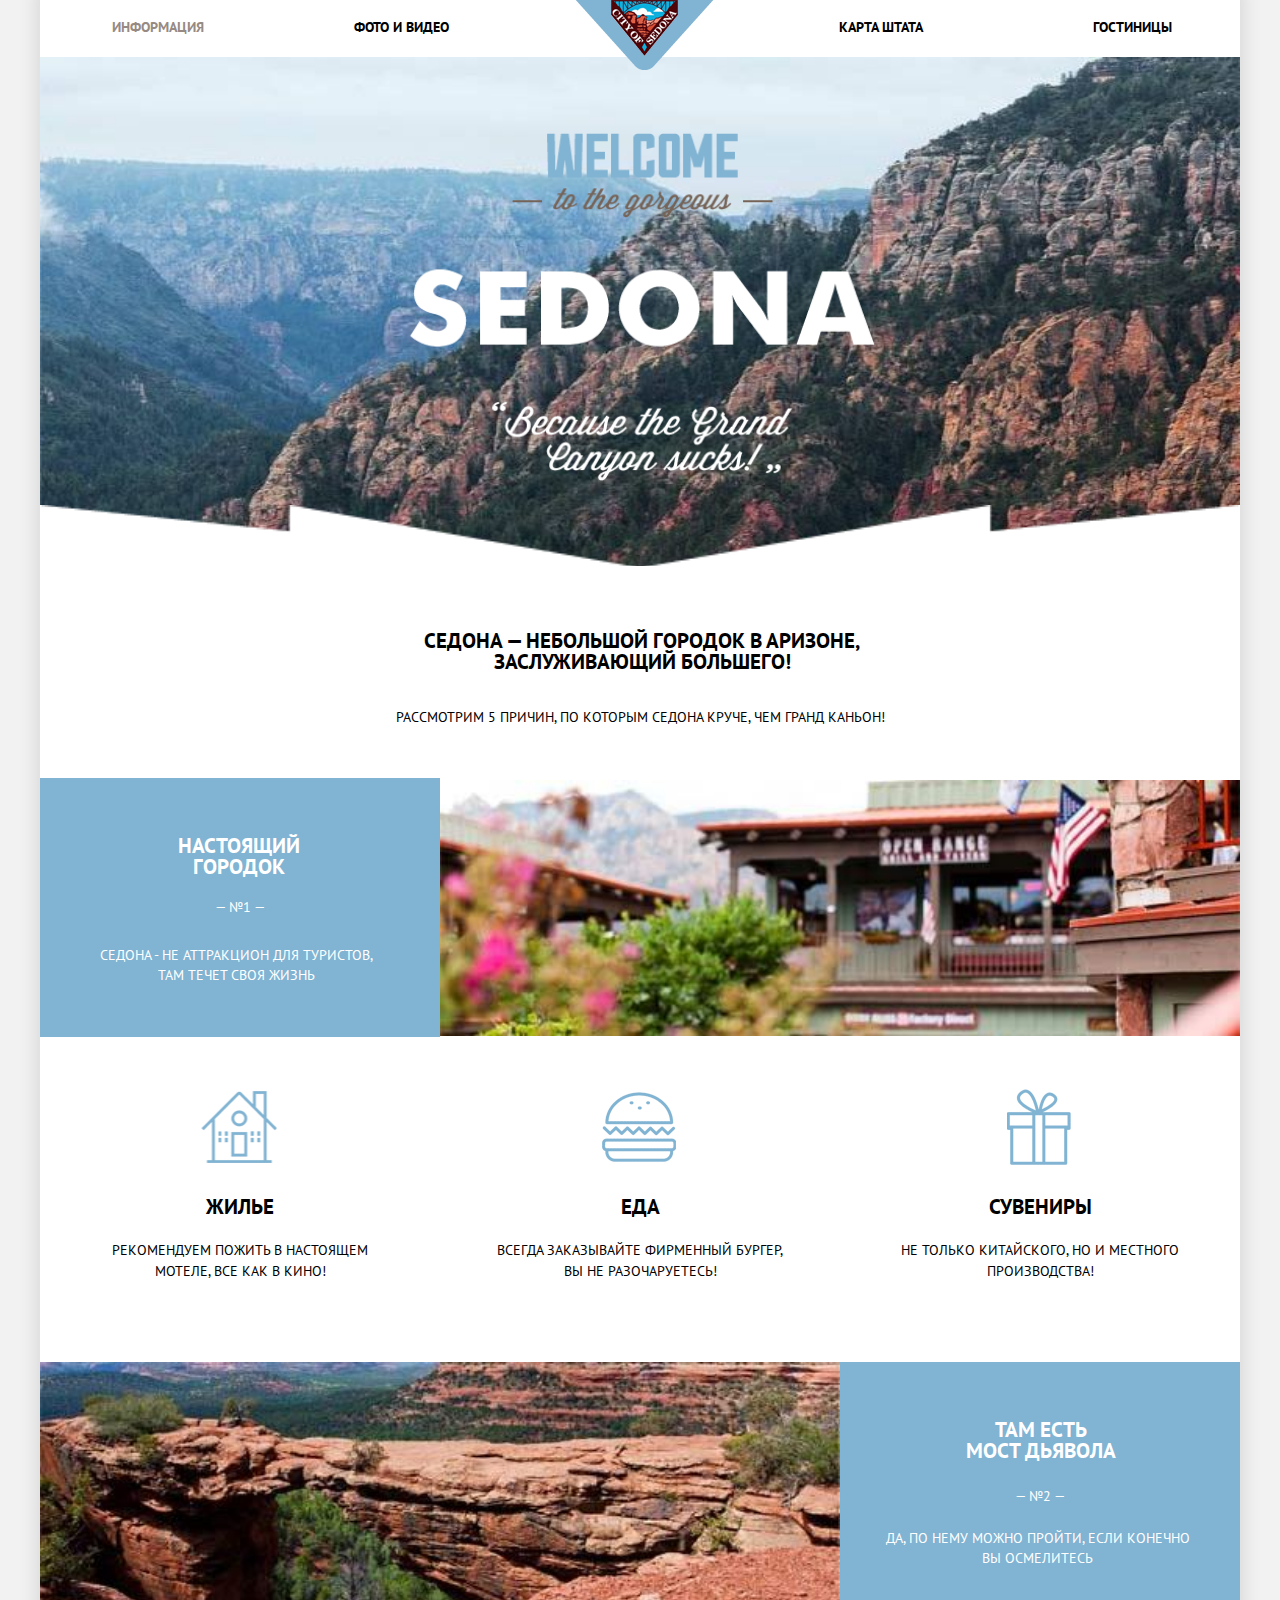
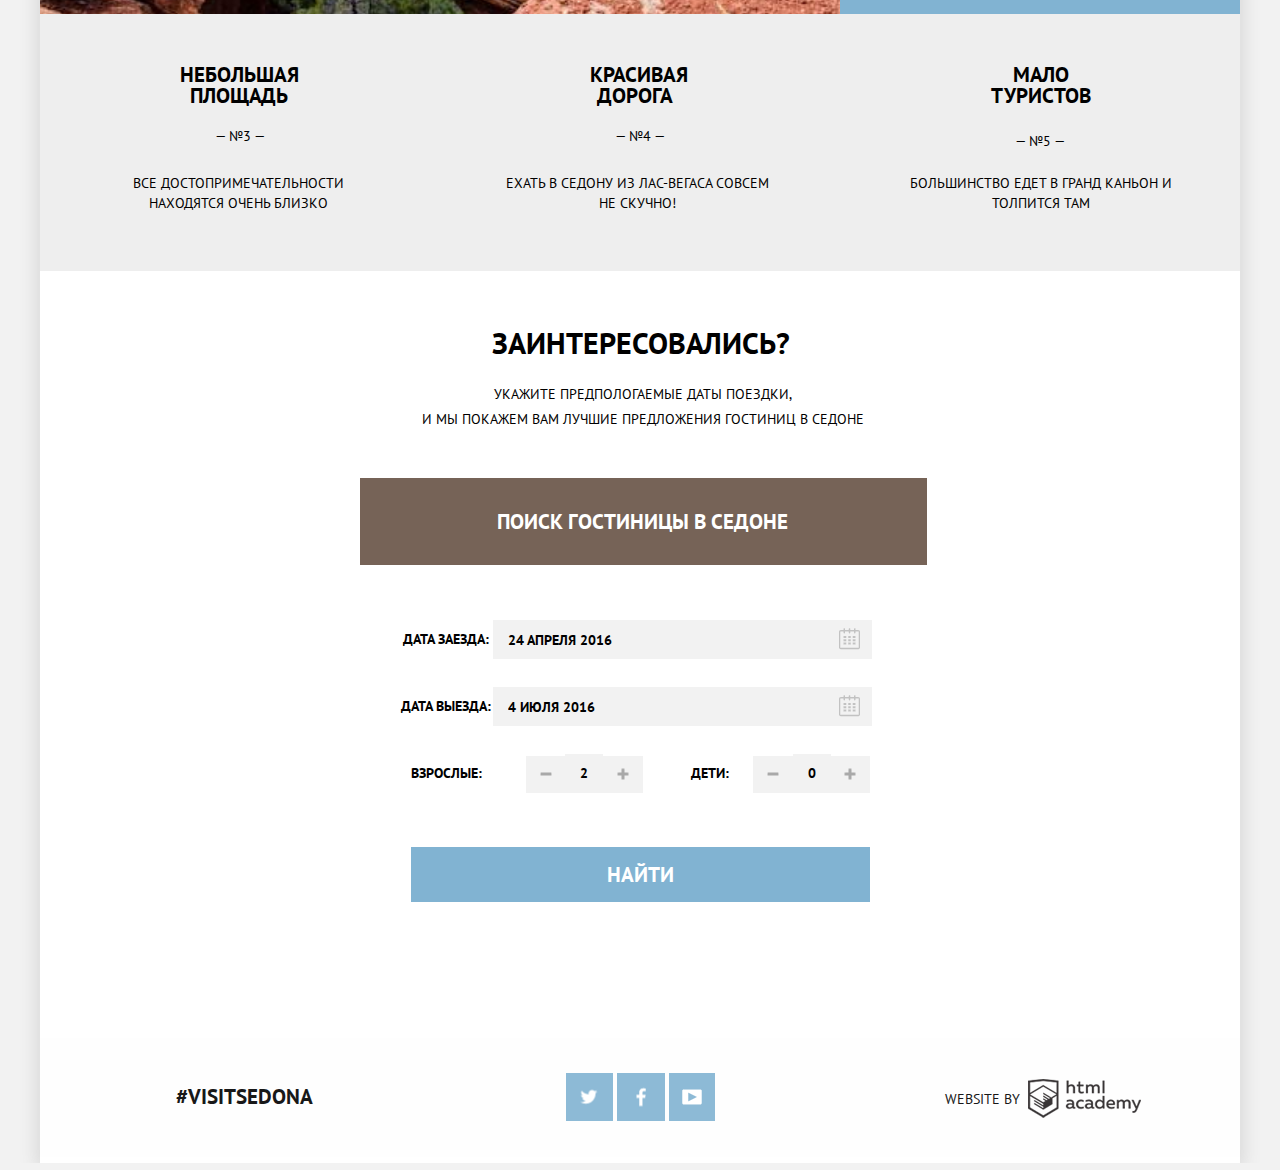
==== commit 66d3041b: "6 раздел" ====
--- a/index.html
+++ b/index.html
@@ -100,14 +100,14 @@
 
     <section class="map">
       <form action="https://echo.htmlacademy.ru" method="get" class="table">
-        <label for="dg">Дата заезда:</label>
-        <input class="form-data" type="text" value="24 АПРЕЛЯ 2016">
+        <label>Дата заезда:</label>
+        <input class="form-data" type="text" required value="24 АПРЕЛЯ 2016">
         <div class="date-grey">
           <a href="#"></a>
         </div>
 
-        <label for="dg"><span>Дата выезда:</span></label>
-        <input class="form-data" type="text" value="4 ИЮЛЯ 2016">
+        <label><span>Дата выезда:</span></label>
+        <input class="form-data" type="text" required value="4 ИЮЛЯ 2016">
         <div class="date-grey">
           <a href="#"></a>
         </div>
--- a/css/style.css
+++ b/css/style.css
@@ -2,7 +2,6 @@
   max-width: 1200px;
   margin: 0 auto;
   background: #ffffff;
-  //background: #ffffff;
   box-shadow: 0 0 15px 5px #dbdbdb;
 }
 
@@ -13,176 +12,176 @@
 }
 
 .sprite-disabled {
-  max-width: 26px;
-  max-height: 22px;
+  width: 26px;
+  height: 22px;
   background-position: -10px -10px;
 }
 
 .sprite-disabledempty {
-  max-width: 22px;
-  max-height: 22px;
+  width: 22px;
+  height: 22px;
   background-position: -10px -52px;
 }
 
 .sprite-blue-html {
-  max-width: 113px;
-  max-height: 39px;
+  width: 113px;
+  height: 39px;
   background-position: -10px -10px;
 }
 
 .sprite-check {
-  max-width: 26px;
-  max-height: 22px;
+  width: 26px;
+  height: 22px;
   background-position: -10px -69px;
 }
 
 .sprite-check-empty {
-  max-width: 22px;
-  max-height: 22px;
+  width: 22px;
+  height: 22px;
   background-position: -10px -111px;
 }
 
 .sprite-date-black {
-  max-width: 21px;
-  max-height: 22px;
+  width: 21px;
+  height: 22px;
   background-position: -10px -153px;
 }
 
 .sprite-date-blue {
-  max-width: 21px;
-  max-height: 22px;
+  width: 21px;
+  height: 22px;
   background-position: -10px -195px;
 }
 
 .sprite-date-grey {
-  max-width: 21px;
-  max-height: 22px;
+  width: 21px;
+  height: 22px;
   background-position: -10px -237px;
 }
 
 .sprite-facebook {
-  max-width: 10px;
-  max-height: 19px;
+  width: 10px;
+  height: 19px;
   background-position: -10px -279px;
 }
 
 .sprite-fourstars {
-  max-width: 89px;
-  max-height: 17px;
+  width: 89px;
+  height: 17px;
   background-position: -10px -318px;
 }
 
 .sprite-grey-html {
-  max-width: 113px;
-  max-height: 39px;
+  width: 113px;
+  height: 39px;
   background-position: -10px -355px;
 }
 
 .sprite-house {
-  max-width: 75px;
-  max-height: 72px;
+  width: 75px;
+  height: 72px;
   background-position: -10px -414px;
 }
 
 .sprite-htmlacademy {
-  max-width: 113px;
-  max-height: 39px;
+  width: 113px;
+  height: 39px;
   background-position: -10px -506px;
 }
 
 .sprite-meat {
-  max-width: 74px;
-  max-height: 70px;
+  width: 74px;
+  height: 70px;
   background-position: -10px -565px;
 }
 
 .sprite-minus-black {
-  max-width: 12px;
-  max-height: 3px;
+  width: 12px;
+  height: 3px;
   background-position: -10px -655px;
 }
 
 .sprite-minus-blue {
-  max-width: 12px;
-  max-height: 3px;
+  width: 12px;
+  height: 3px;
   background-position: -10px -678px;
 }
 
 .sprite-minus-grey {
-  max-width: 12px;
-  max-height: 3px;
+  width: 12px;
+  height: 3px;
   background-position: -10px -701px;
 }
 
 .sprite-plus-black {
-  max-width: 11px;
-  max-height: 11px;
+  width: 11px;
+  height: 11px;
   background-position: -10px -724px;
 }
 
 .sprite-plus-blue {
-  max-width: 11px;
-  max-height: 11px;
+  width: 11px;
+  height: 11px;
   background-position: -10px -755px;
 }
 
 .sprite-plus-grey {
-  max-width: 11px;
-  max-height: 11px;
+  width: 11px;
+  height: 11px;
   background-position: -10px -786px;
 }
 
 .sprite-pointerblack {
-  max-width: 11px;
-  max-height: 10px;
+  width: 11px;
+  height: 10px;
   background-position: -10px -817px;
 }
 
 .sprite-pointerblue {
-  max-width: 11px;
-  max-height: 10px;
+  width: 11px;
+  height: 10px;
   background-position: -10px -847px;
 }
 
 .sprite-pointerdown {
-  max-width: 11px;
-  max-height: 10px;
+  width: 11px;
+  height: 10px;
   background-position: -10px -877px;
 }
 
 .sprite-pointerup {
-  max-width: 11px;
-  max-height: 10px;
+  width: 11px;
+  height: 10px;
   background-position: -10px -907px;
 }
 
 .sprite-souvenir {
-  max-width: 64px;
-  max-height: 76px;
+  width: 64px;
+  height: 76px;
   background-position: -10px -937px;
 }
 
 .sprite-threestars {
-  max-width: 65px;
-  max-height: 17px;
+  width: 65px;
+  height: 17px;
   background-position: -10px -1033px;
 }
 
 .sprite-twitter {
-  max-width: 17px;
-  max-height: 15px;
+  width: 17px;
+  height: 15px;
   background-position: -10px -1070px;
 }
 
 .sprite-twostars {
-  max-width: 42px;
-  max-height: 17px;
+  width: 42px;
+  height: 17px;
   background-position: -10px -1105px;
 }
 
 .sprite-youtube {
-  max-width: 20px;
-  max-height: 16px;
+  width: 20px;
+  height: 16px;
   background-position: -10px -1142px;
 }
 
@@ -190,13 +189,12 @@
   max-width: 100%;
   margin: 0 auto;
   background: #f2f2f2;
-  //background: #f2f2f2;
   text-transform: uppercase;
   background-position: top;
 }
 
 .navigation {
-  max-width: 1200px;
+  width: 1200px;
   margin-bottom: 30px;
   margin-left: 72px;
   margin-top: -7px;
@@ -218,7 +216,7 @@
 li a {
   text-decoration: none;
   color: black;
-  font-size: 13.5px;
+  font-size: 14px;
   font-family: "PT Sans", Arial, sans-serif;
 }
 
@@ -282,11 +280,9 @@
 .intro-image {
   position: relative;
   margin-top: -30px;
-  background: url('../img/mountains.jpg') no-repeat;
+  background: url("../img/mountains.jpg") no-repeat;
   background-size: 1200px 509px;
-  max-width: 1200px;
-  max-height: 509px;
-  padding-top: 450px;
+  padding-top: 448px;
 }
 
 .welcome {
@@ -297,11 +293,11 @@
 
 .intro-image::after {
   content: "";
-  background: url('../img/bottom.png');
-  background-repeat: no-repeat;
-  background-size: 1200px 62px;
+  background: url("../img/bottom.png");
+  background-repeat: no-repeat;
+  background-size: 1200px 64px;
   display: block;
-  height: 62px;
+  height: 64px;
   z-index: 10;
 }
 
@@ -419,6 +415,8 @@
 
 .features-image {
   max-width: 800px;
+  background-color: #ff0000;
+  line-height: 0;
 }
 
 .features-item {
@@ -430,7 +428,7 @@
   width: 400px;
   text-align: center;
   background: #81b3d2;
-  color: white;
+  color: #ffffff;
 }
 
 .features-grey {
@@ -555,10 +553,10 @@
 }
 
 .search a {
-  width: 568px;
+  max-width: 568px;
   display: inline-block;
   box-sizing: border-box;
-  color: white;
+  color: #ffffff;
   margin-left: 6px;
   background: #766357;
   padding-top: 32px;
@@ -587,7 +585,7 @@
   box-sizing: border-box;
   position: absolute;
   margin-left: -281px;
-  background: white;
+  background: #ffffff;
   padding-top: 65px;
   padding-bottom: 57px;
   padding-right: 55px;
@@ -610,6 +608,8 @@
   border: none;
 }
 
+input:required {}
+
 input:hover {
   background-color: #ebebeb;
 }
@@ -634,8 +634,9 @@
   background-color: #5496bd;
 }
 
-.minus:focus, input[type="text"]:focus, .plus:focus, input[id="search"] {
-  background-color: #f2f2f2;
+input[type="text"]:focus {
+  background-color: #ffffff;
+  outline: none;
 }
 
 .form-data {
@@ -693,9 +694,8 @@
 div .date-grey {
   display: block;
   width: 0px;
-  margin-bottom: 45px;
+  margin-bottom: 47px;
   margin-top: -20px;
-  border: 1px solid red;
   margin-left: 440px;
 }
 
@@ -1007,10 +1007,10 @@
   display: flex;
   padding-top: 14px;
   padding-bottom: 18px;
-  color: white;
+  color: #ffffff;
   line-height: 22px;
   margin-top: -30px;
-  background-image: url('../img/background-mountains.jpg');
+  background-image: url("../img/background-mountains.jpg");
   background-repeat: no-repeat;
   background-size: 1200px 217px;
   opacity: 0.9;
@@ -1025,11 +1025,11 @@
 .advantages input {
   font-size: 14px;
   font-family: "PT Sans", Arial, sans-serif;
-  color: white;
+  color: #ffffff;
 }
 
 .advantages input {
-  color: white;
+  color: #ffffff;
 }
 
 .advantages label {
@@ -1454,8 +1454,12 @@
 }
 
 .hotel-image {
-  width: 165px;
-  padding-top: 13px;
+  width: 135px;
+  height: 90px;
+  background-color: #0080ff;
+  line-height: 0;
+  margin-right: 28px;
+  margin-top: 13px;
 }
 
 .sorting {
@@ -1630,8 +1634,8 @@
 .result {
   width: 165px;
   color: black;
-  padding-left: 72px;
-  padding-bottom: 5px;
+  padding-left: 70px;
+  padding-top: 3px;
 }
 
 .result h3 {
@@ -1642,10 +1646,10 @@
 
 .assortment {
   width: 780px;
-  padding-top: 29px;
+  padding-top: 31px;
   font-size: 12px;
   font-family: "PT Sans", Arial, sans-serif;
-  padding-bottom: 35px;
+  padding-bottom: 33px;
 }
 
 .assortment .active {
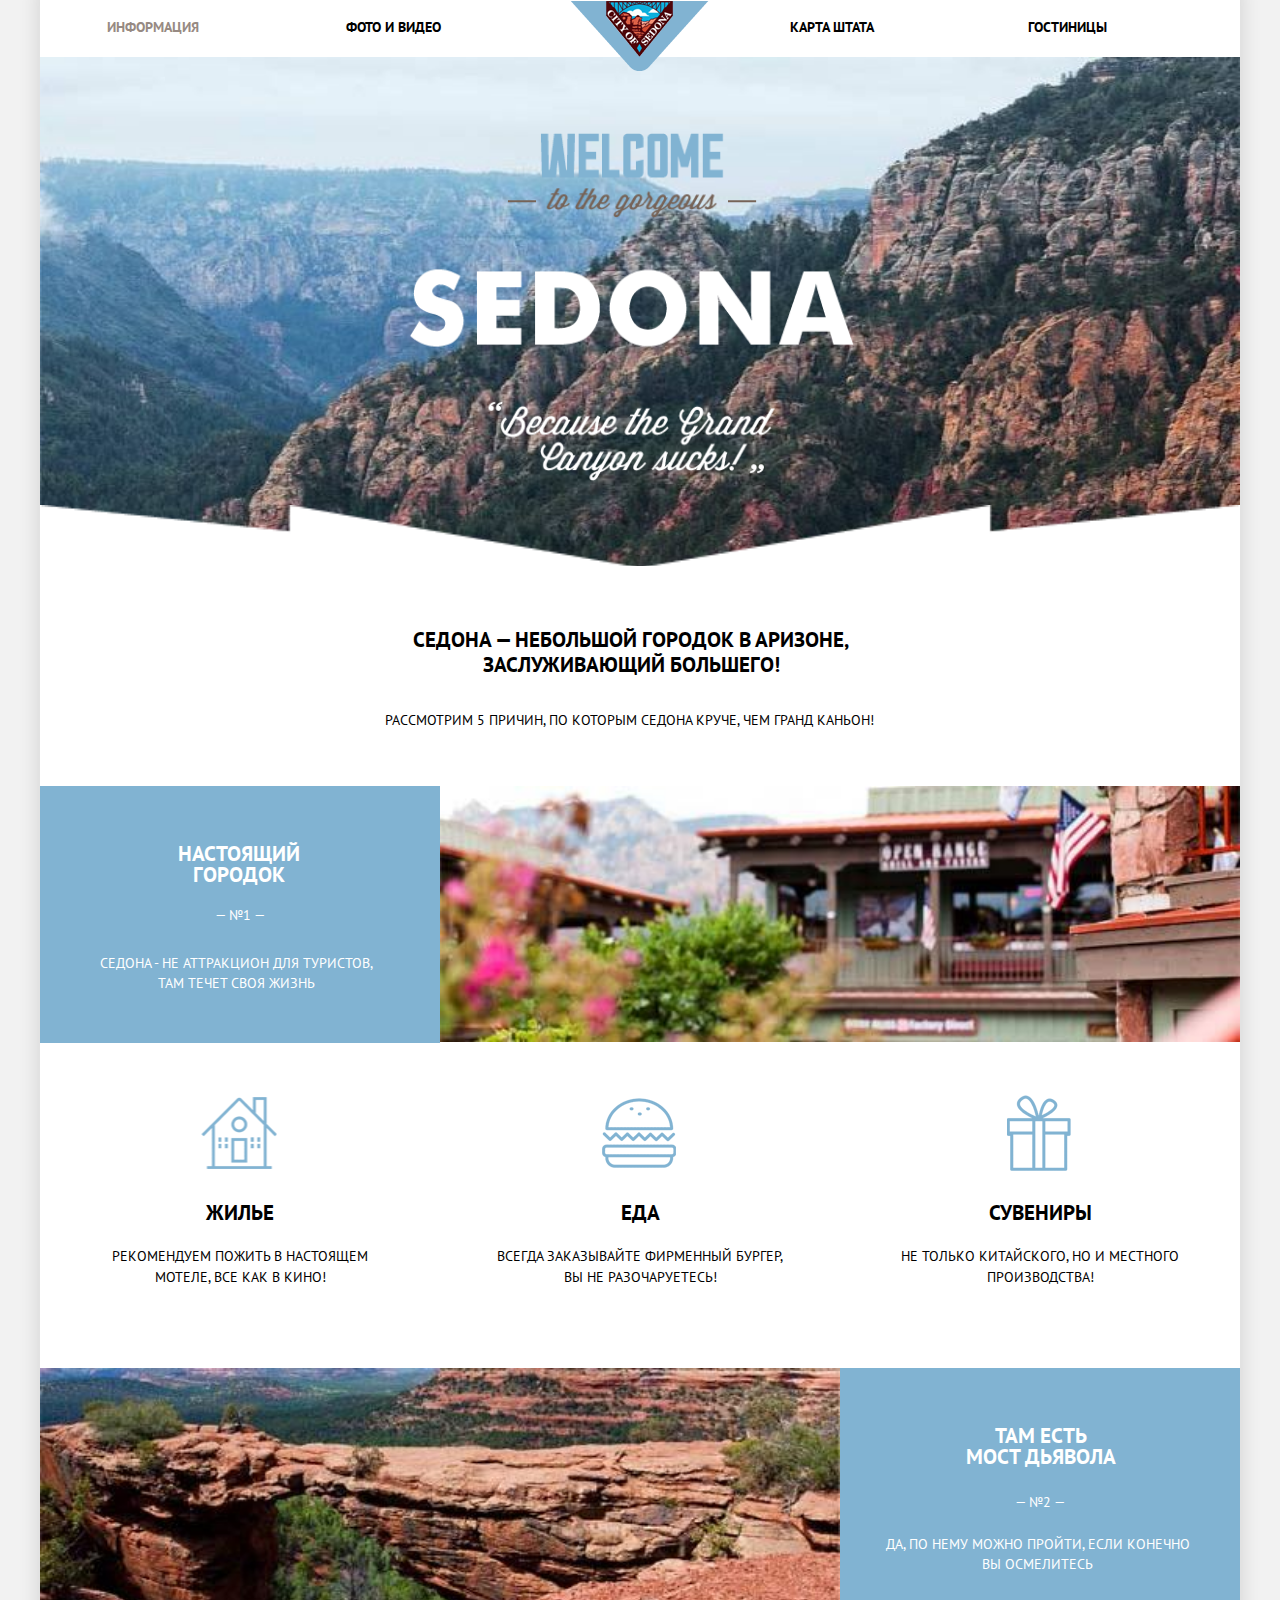
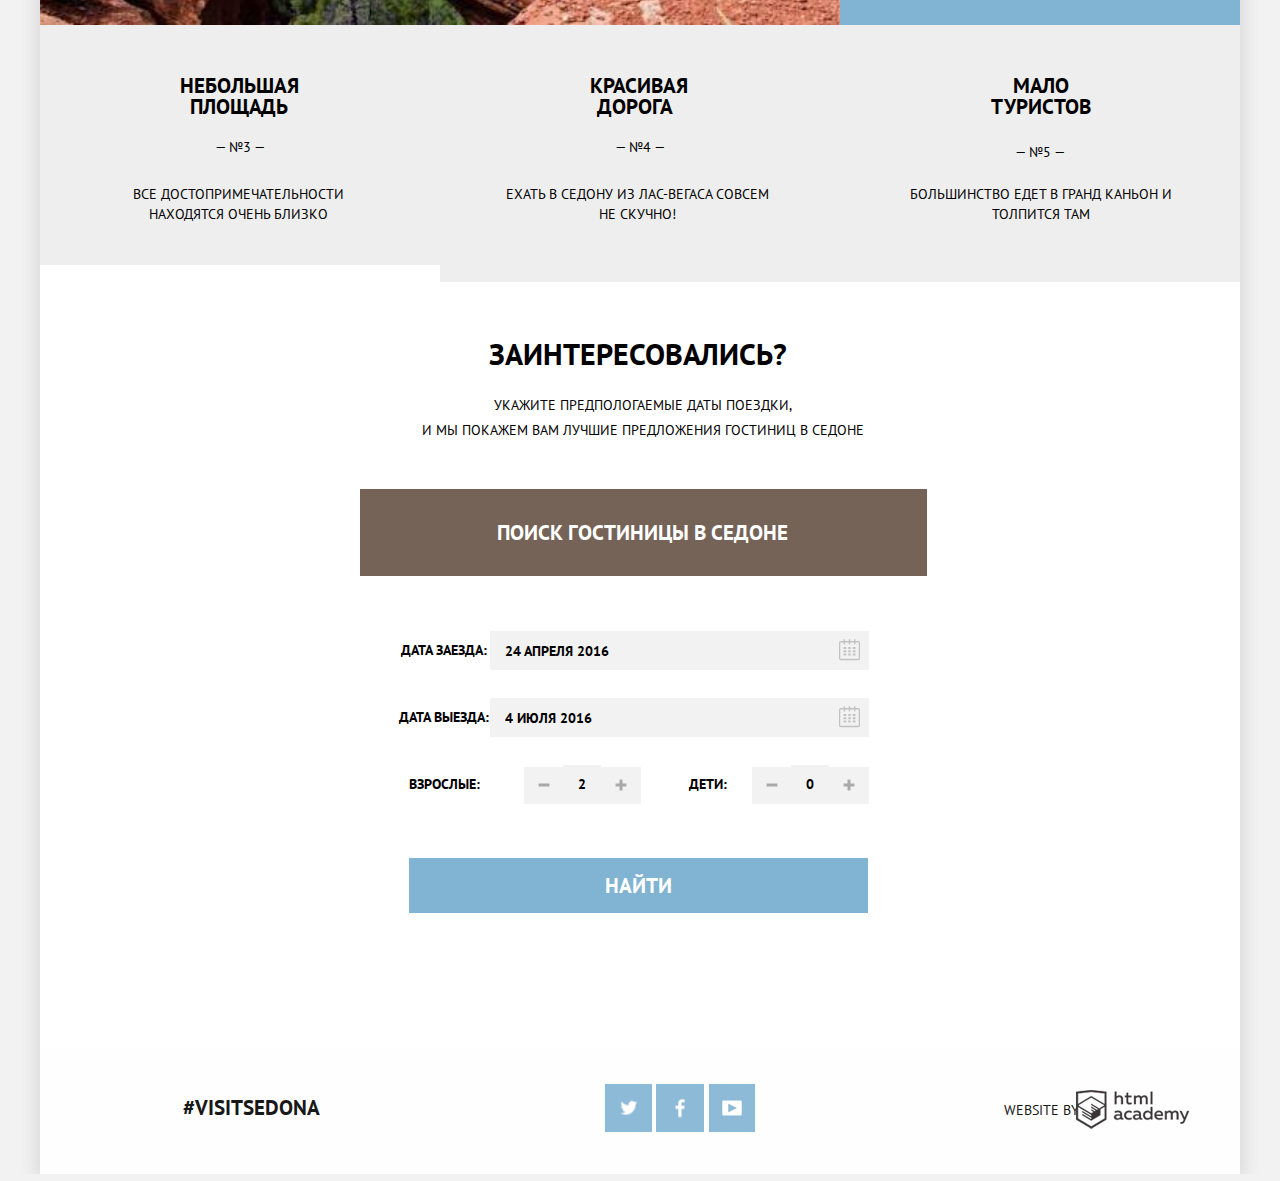
==== commit d4de0c3a: "базовые критерии" ====
--- a/index.html
+++ b/index.html
@@ -4,10 +4,10 @@
 <head>
   <meta charset="utf-8">
   <title>HTML Academy: Седона</title>
-  <link rel="stylesheet" type="text/css" href="css/normalize.css" />
-  <link rel="stylesheet" type="text/css" href="css/style.css" />
+  <link rel="stylesheet" href="css/normalize.css" />
+  <link rel="stylesheet" href="css/style.css" />
   <link rel="stylesheet" href="https://fonts.googleapis.com/css?family=PT+Sans:400,700&amp;subset=cyrillic">
-  <link rel="stylesheet" href="css/animate.css">
+
 </head>
 
 
@@ -55,26 +55,28 @@
       <div class="advantages-item">
         <span class="house"></span>
         <h2>Жилье</h2>
-        <span> Рекомендуем пожить в настоящем <br>мотеле, все как в кино! </span></div>
+        <span> Рекомендуем пожить в настоящем мотеле, все как в кино! </span></div>
       <div class="advantages-item">
         <span class="meat"></span>
         <h2> Еда </h2>
-        <span> Всегда заказывайте фирменный бургер,<br> вы не разочаруетесь! </span></div>
+        <span> Всегда заказывайте фирменный бургер, вы не разочаруетесь! </span></div>
       <div class="advantages-item">
         <span class="souvenir"></span>
         <h2> Сувениры </h2>
-        <span> Не только китайского, но и местного<br> производства! </span></div>
+        <span> Не только китайского, но и местного производства! </span></div>
     </section>
+
     <section class="features">
       <div class="features-image">
         <img src="img/bridge.jpg" height="257" width="800" alt="bridge">
       </div>
       <div class="features-item features-blue">
-        <h2>Там есть<br> мост дьявола</h2>
+        <h2>Там есть <br> мост дьявола</h2>
         <span>  &mdash; №2  &mdash; </span>
         <p> Да, по нему можно пройти, если конечно вы осмелитесь </p>
       </div>
     </section>
+
     <section class="features">
       <div class="features-item features-grey">
         <h2>Небольшая площадь </h2>
@@ -100,14 +102,14 @@
 
     <section class="map">
       <form action="https://echo.htmlacademy.ru" method="get" class="table">
-        <label>Дата заезда:</label>
-        <input class="form-data" type="text" required value="24 АПРЕЛЯ 2016">
+        <label for="arrival-date">Дата заезда:</label>
+        <input class="form-data" type="text" required value="24 АПРЕЛЯ 2016" id="arrival-date">
         <div class="date-grey">
           <a href="#"></a>
         </div>
 
-        <label><span>Дата выезда:</span></label>
-        <input class="form-data" type="text" required value="4 ИЮЛЯ 2016">
+        <label for="exit-date"><span>Дата выезда:</span></label>
+        <input class="form-data" type="text" required value="4 ИЮЛЯ 2016" id="exit-date">
         <div class="date-grey">
           <a href="#"></a>
         </div>
@@ -115,18 +117,18 @@
         <div class="amount"><label for="adults">Взрослые: </label>
           <button class="minus"></button>
         </div>
-        <div class="amount"><input type="text" value="2" id="number"><label></label></div>
+        <div class="amount"><input type="text" value="2" id="adults"><label></label></div>
         <div class="amount"><button class="plus"></button>
           <label for="children">Дети: </label></div>
         <div class="amount"><button class="minus"></button>
           <label></label>
         </div>
-        <div class="amount"><input type="text" value="0" id="number"><label></label></div>
+        <div class="amount"><input type="text" value="0" id="children"><label></label></div>
         <div class="amount"><button class="plus"></button><label></label></div>
         <div><input type="submit" value="НАЙТИ" id="search"><label></label></div>
       </form>
       <iframe src="https://www.google.com/maps/embed?pb=!1m18!1m12!1m3!1d104770.3801236316!2d-111.8651786027375!3d34.8543583735493!2m3!1f0!2f0!3f0!3m2!1i1024!2i768!4f13.1!3m3!1m2!1s0x872da132f942b00d%3A0x5548c523fa6c8efd!2z0KHQtdC00L7QvdCwLCDQkNGA0LjQt9C-0L3QsCA4NjMzNiwg0KHQqNCQ!5e0!3m2!1sru!2sru!4v1477466758797"
-          width="1200" height="594" frameborder="0" style="border:0" allowfullscreen></iframe>
+          width="1200" height="594" style="border:0" allowfullscreen></iframe>
     </section>
     <footer class="direction-index">
       <div class="hashtag"> <a href="#"> #VISITSEDONA </a></div>
--- a/css/style.css
+++ b/css/style.css
@@ -1,14 +1,7 @@
-.container {
-  max-width: 1200px;
-  margin: 0 auto;
-  background: #ffffff;
-  box-shadow: 0 0 15px 5px #dbdbdb;
-}
-
 .sprite {
+  display: block;
   background-image: url(spritesheet.png);
   background-repeat: no-repeat;
-  display: block;
 }
 
 .sprite-disabled {
@@ -188,59 +181,52 @@
 body {
   max-width: 100%;
   margin: 0 auto;
+  text-transform: uppercase;
   background: #f2f2f2;
-  text-transform: uppercase;
   background-position: top;
 }
 
+.container {
+  max-width: 100%;
+  margin: 0 auto;
+  margin-left: 40px;
+  margin-right: 40px;
+  background: #ffffff;
+  box-shadow: 0 0 15px 5px #dbdbdb;
+}
+
 .navigation {
-  width: 1200px;
+  width: 100%;
   margin-bottom: 30px;
-  margin-left: 72px;
+  margin-left: 27px;
   margin-top: -7px;
 }
 
 ul {
+  display: -webkit-box;
+  display: -ms-flexbox;
   display: flex;
   margin: 0 auto;
-  padding: 0;
 }
 
 li {
-  list-style-type: none;
-  font-weight: bold;
+  width: 20%;
   margin-top: 25px;
   margin-bottom: 21px;
+  padding-right: 35px;
+  font-weight: bold;
+  list-style-type: none;
 }
 
 li a {
+  font-size: 14px;
+  font-family: "PT Sans", Arial, sans-serif;
   text-decoration: none;
   color: black;
-  font-size: 14px;
-  font-family: "PT Sans", Arial, sans-serif;
-}
-
-.navigation li {
-  max-width: 240px;
-}
-
-.navigation li:first-child {
-  box-sizing: border-box;
-  margin-right: 150px;
-}
-
-.navigation li:last-child {
-  box-sizing: border-box;
-  margin-left: 170px;
-}
-
-.navigation li:nth-child(3) {
-  box-sizing: border-box;
-  margin-left: 150px;
 }
 
 .navigation li:nth-child(2) {
-  margin-right: 240px;
+  padding-right: 240px;
 }
 
 .navigation a:hover {
@@ -264,11 +250,13 @@
 }
 
 .logo {
+  position: absolute;
+  right: 0;
+  left: 0;
   z-index: 2;
-  position: absolute;
-  top: 27px;
-  left: 45%;
-  margin-top: -27px;
+  width: 139px;
+  margin: auto;
+  margin-top: -56px;
 }
 
 @media screen and (max-width:1200px) {
@@ -279,63 +267,101 @@
 
 .intro-image {
   position: relative;
+  max-width: 100%;
+  height: auto;
   margin-top: -30px;
+  padding-top: 448px;
   background: url("../img/mountains.jpg") no-repeat;
   background-size: 1200px 509px;
-  padding-top: 448px;
 }
 
 .welcome {
   position: absolute;
   top: 76px;
   left: 370px;
+  width: 37%;
 }
 
 .intro-image::after {
-  content: "";
-  background: url("../img/bottom.png");
-  background-repeat: no-repeat;
-  background-size: 1200px 64px;
+  z-index: 10;
   display: block;
   height: 64px;
-  z-index: 10;
+  content: "";
+  background: url("../img/bottom.png");
+  background-repeat: no-repeat;
+  background-size: 1200px 64px;
 }
 
 .intro-text {
-  max-width: 1200px;
+  max-width: 100%;
+  margin-top: 58px;
   text-align: center;
-  margin-top: 61px;
 }
 
 .intro-text h2 {
+  max-width: 43%;
+  padding-left: 333px;
   font-size: 21px;
-  font-family: "PT Sans", Arial, sans-serif;
   font-weight: bold;
-  max-width: 520px;
-  padding-left: 342px;
-  line-height: 21px;
+  line-height: 25px;
+  font-family: "PT Sans", Arial, sans-serif;
 }
 
 .intro-text p {
+  max-width: 46%;
+  margin-top: 35px;
+  margin-bottom: 58px;
+  padding-left: 313px;
   font-size: 14px;
   font-family: "PT Sans", Arial, sans-serif;
-  margin-top: 37px;
-  margin-bottom: 55px;
 }
 
 .features {
+  display: -webkit-box;
+  display: -ms-flexbox;
   display: flex;
+  width: 100%;
   margin: 0 auto;
+  -webkit-box-align: start;
+  -ms-flex-align: start;
   align-items: flex-start;
 }
 
+.features-image {
+  width: 67%;
+  height: auto;
+  line-height: 0;
+  background-color: #ff0000;
+}
+
+.features-item {
+  width: 34%;
+  padding-bottom: 53px;
+}
+
+.features-blue {
+  text-align: center;
+  color: #ffffff;
+  background: #81b3d2;
+}
+
+.features-grey {
+  padding-top: -15px;
+  text-align: center;
+  background: #eeeeee;
+}
+
 .features h2 {
+  margin-top: 35px;
+  padding-top: 22px;
   font-size: 21px;
   line-height: 21px;
-  font-family: "PT Sans", Arial, sans-serif;
   font-weight: bold;
-  margin-top: 35px;
-  padding-top: 22px;
+  font-family: "PT Sans", Arial, sans-serif;
+}
+
+.features-item:first-child {
+  padding-bottom: 36px;
 }
 
 .features-item:first-child h2 {
@@ -349,6 +375,15 @@
   padding-bottom: 5px;
 }
 
+.features-grey h2 {
+  padding-top: 15px;
+}
+
+.features-grey:nth-child(2) h2 {
+  max-width: 90px;
+  padding-left: 150px;
+}
+
 .features span {
   font-size: 14px;
   line-height: 25px;
@@ -362,14 +397,9 @@
 }
 
 .features-blue:first-child p {
+  max-width: 301px;
   padding-left: 46px;
-  max-width: 301px;
   margin-top: 25px;
-  margin-bottom: -1px;
-}
-
-.features-blue:last-child {
-  margin-top: 0px;
 }
 
 .features-blue:last-child p {
@@ -379,18 +409,10 @@
   margin-bottom: -2px;
 }
 
-.features-grey {
-  padding-top: -15px;
-}
-
-.features-grey h2 {
-  padding-top: 15px;
-}
-
 .features-grey:first-child p {
+  max-width: 220px;
   padding-left: 88px;
   padding-top: 10px;
-  max-width: 220px;
   margin-bottom: 5px;
 }
 
@@ -401,11 +423,6 @@
   margin-bottom: 5px;
 }
 
-.features-grey:nth-child(2) h2 {
-  padding-left: 150px;
-  max-width: 90px;
-}
-
 .features-grey:last-child p {
   max-width: 305px;
   padding-left: 48px;
@@ -413,34 +430,11 @@
   margin-bottom: 5px;
 }
 
-.features-image {
-  max-width: 800px;
-  background-color: #ff0000;
-  line-height: 0;
-}
-
-.features-item {
-  padding-bottom: 53px;
-  margin-top: -2px;
-}
-
-.features-blue {
-  width: 400px;
-  text-align: center;
-  background: #81b3d2;
-  color: #ffffff;
-}
-
-.features-grey {
-  width: 400px;
-  text-align: center;
-  background: #eeeeee;
-  margin-top: -5px;
-}
-
 .advantage {
-  max-width: 1200px;
+  display: -webkit-box;
+  display: -ms-flexbox;
   display: flex;
+  max-width: 100%;
 }
 
 .advantage h2 {
@@ -456,10 +450,12 @@
 }
 
 .advantages-item {
-  width: 400px;
-  text-align: center;
+  width: 33%;
   padding-top: 80px;
   padding-bottom: 80px;
+  padding-left: 50px;
+  padding-right: 50px;
+  text-align: center;
 }
 
 .advantages-item h2 {
@@ -468,11 +464,11 @@
 }
 
 .house {
+  position: relative;
   display: inline-block;
   margin-right: 2px;
+  font-size: 0;
   vertical-align: middle;
-  font-size: 0;
-  position: relative;
 }
 
 .house::before {
@@ -480,20 +476,20 @@
   position: absolute;
   top: 50%;
   left: 50%;
-  transform: translate(-50%, -50%);
-  background-image: url("../img/sprite.png");
-  background-repeat: no-repeat;
   width: 75px;
   height: 72px;
+  transform: translate(-50%, -50%);
+  background-image: url("../img/sprite.png");
+  background-repeat: no-repeat;
   background-position: -10px -414px;
 }
 
 .meat {
+  position: relative;
   display: inline-block;
   margin-right: 2px;
+  font-size: 0;
   vertical-align: middle;
-  font-size: 0;
-  position: relative;
 }
 
 .meat::before {
@@ -501,20 +497,20 @@
   position: absolute;
   top: 50%;
   left: 50%;
-  transform: translate(-50%, -50%);
-  background-image: url("../img/sprite.png");
-  background-repeat: no-repeat;
   width: 74px;
   height: 70px;
+  transform: translate(-50%, -50%);
+  background-image: url("../img/sprite.png");
+  background-repeat: no-repeat;
   background-position: -10px -565px;
 }
 
 .souvenir {
+  position: relative;
   display: inline-block;
   margin-right: 2px;
+  font-size: 0;
   vertical-align: middle;
-  font-size: 0;
-  position: relative;
 }
 
 .souvenir::before {
@@ -522,11 +518,11 @@
   position: absolute;
   top: 50%;
   left: 50%;
-  transform: translate(-50%, -50%);
-  background-image: url("../img/sprite.png");
-  background-repeat: no-repeat;
   width: 64px;
   height: 76px;
+  transform: translate(-50%, -50%);
+  background-image: url("../img/sprite.png");
+  background-repeat: no-repeat;
   background-position: -10px -937px;
 }
 
@@ -535,119 +531,109 @@
 }
 
 .search h3 {
+  max-width: 25%;
+  margin-bottom: 22px;
   margin-top: 55px;
   margin-left: 448px;
   font-size: 30px;
-  font-family: "PT Sans", Arial, sans-serif;
   font-weight: bold;
-  max-width: 305px;
-  margin-bottom: 22px;
+  font-family: "PT Sans", Arial, sans-serif;
 }
 
 .search p {
   padding-bottom: 32px;
+  padding-left: 5px;
   font-size: 14px;
-  font-family: "PT Sans", Arial, sans-serif;
   line-height: 1.8;
-  padding-left: 5px;
+  font-family: "PT Sans", Arial, sans-serif;
 }
 
 .search a {
+  box-sizing: border-box;
+  display: inline-block;
   max-width: 568px;
-  display: inline-block;
-  box-sizing: border-box;
-  color: #ffffff;
   margin-left: 6px;
-  background: #766357;
   padding-top: 32px;
   padding-bottom: 30px;
   padding-left: 137px;
   padding-right: 139px;
+  font-size: 21px;
+  font-weight: bold;
+  font-family: "PT Sans", Arial, sans-serif;
   text-decoration: none;
-  font-size: 21px;
-  font-family: "PT Sans", Arial, sans-serif;
-  font-weight: bold;
+  color: #ffffff;
+  background: #766357;
 }
 
 .map {
   text-align: center;
+  max-width: 100%;
   margin: 0px auto;
-  max-width: 100%;
   padding-left: 50%;
 }
 
 iframe {
   margin-left: -600px;
+  border-color: #008000;
 }
 
 .table {
-  width: 568px;
   box-sizing: border-box;
   position: absolute;
-  margin-left: -281px;
-  background: #ffffff;
+  max-width: 568px;
   padding-top: 65px;
   padding-bottom: 57px;
   padding-right: 55px;
   padding-left: 40px;
+  margin-left: -281px;
   font-weight: bold;
+  background: #ffffff;
 }
 
 .map label {
   font-size: 14px;
-  font-family: "PT Sans", Arial, sans-serif;
   font-weight: bold;
+  font-family: "PT Sans", Arial, sans-serif;
+}
+
+label[for="adults"] {
+  margin-right: 40px;
+  margin-left: 10px;
+}
+
+label[for="children"] {
+  margin-right: 20px;
+  margin-left: 44px;
 }
 
 .map input {
   font-size: 14px;
-  font-family: "PT Sans", Arial, sans-serif;
-  background-color: #f2f2f2;
   font-weight: 900;
   line-height: 21px;
+  font-family: "PT Sans", Arial, sans-serif;
+  background-color: #f2f2f2;
   border: none;
 }
 
-input:required {}
-
-input:hover {
-  background-color: #ebebeb;
-}
-
-input:active {
-  background-color: #ffffff;
-}
-
-button:hover {
-  background-color: #ebebeb;
-}
-
-button:active {
-  background-color: #ffffff;
-}
-
-input[id="search"]:hover {
-  background-color: #669ec0;
-}
-
-input[id="search"]:active {
-  background-color: #5496bd;
-}
-
-input[type="text"]:focus {
-  background-color: #ffffff;
-  outline: none;
-}
-
 .form-data {
   display: inline-block;
+  float: right;
   padding-top: 10px;
   padding-right: 190px;
   padding-bottom: 8px;
   padding-left: 15px;
-  float: right;
   margin-top: -10px;
   margin-bottom: 25px;
+}
+
+input[id="search"] {
+  margin-top: -4px;
+  margin-left: 10px;
+  padding: 17px 196px;
+  font-size: 21px;
+  font-family: "PT Sans", Arial, sans-serif;
+  background-color: #81b3d2;
+  color: #ffffff;
 }
 
 input[value="0"] {
@@ -664,52 +650,61 @@
   margin-right: -5px;
 }
 
+input:hover {
+  background-color: #ebebeb;
+}
+
+input:active {
+  background-color: #ffffff;
+}
+
+input[id="search"]:hover {
+  background-color: #669ec0;
+}
+
+input[id="search"]:active {
+  background-color: #5496bd;
+}
+
+input[type="text"]:focus {
+  background-color: #ffffff;
+  outline: none;
+  border: 1px solid #e5e5e5;
+}
+
 button {
   width: 40px;
   padding-top: 36px;
+  background-color: #f2f2f2;
   border: none;
-  background-color: #f2f2f2;
-}
-
-label[for="adults"] {
-  margin-right: 40px;
-  margin-left: 10px;
-}
-
-label[for="children"] {
-  margin-right: 20px;
-  margin-left: 44px;
-}
-
-input[id="search"] {
-  background-color: #81b3d2;
-  color: #ffffff;
-  padding: 17px 196px;
-  font-size: 21px;
-  font-family: "PT Sans", Arial, sans-serif;
-  margin-top: -4px;
-  margin-left: 10px;
-}
-
-div .date-grey {
+}
+
+button:hover {
+  background-color: #ebebeb;
+}
+
+button:active {
+  background-color: #ffffff;
+}
+
+.date-grey {
   display: block;
-  width: 0px;
   margin-bottom: 47px;
   margin-top: -20px;
   margin-left: 440px;
 }
 
-div.amount {
+.amount {
   display: inline-block;
   margin-bottom: 58px;
   margin-top: -12px;
 }
 
 .minus {
-  display: inline-block;
+  position: relative;
+  display: inline-block;
+  font-size: 0;
   vertical-align: middle;
-  font-size: 0;
-  position: relative;
 }
 
 .minus::before {
@@ -717,11 +712,11 @@
   position: absolute;
   left: 50%;
   top: 50%;
-  transform: translate(-50%, -50%);
-  background-image: url("../img/sprite.png");
-  background-repeat: no-repeat;
   width: 12px;
   height: 3px;
+  transform: translate(-50%, -50%);
+  background-image: url("../img/sprite.png");
+  background-repeat: no-repeat;
   background-position: -10px -701px;
 }
 
@@ -730,11 +725,11 @@
   position: absolute;
   left: 50%;
   top: 50%;
-  transform: translate(-50%, -50%);
-  background-image: url("../img/sprite.png");
-  background-repeat: no-repeat;
   width: 12px;
   height: 3px;
+  transform: translate(-50%, -50%);
+  background-image: url("../img/sprite.png");
+  background-repeat: no-repeat;
   background-position: -10px -655px;
 }
 
@@ -743,19 +738,19 @@
   position: absolute;
   left: 50%;
   top: 50%;
-  transform: translate(-50%, -50%);
-  background-image: url("../img/sprite.png");
-  background-repeat: no-repeat;
   width: 12px;
   height: 3px;
+  transform: translate(-50%, -50%);
+  background-image: url("../img/sprite.png");
+  background-repeat: no-repeat;
   background-position: -10px -678px;
 }
 
 .plus {
-  display: inline-block;
+  position: relative;
+  display: inline-block;
+  font-size: 0;
   vertical-align: middle;
-  font-size: 0;
-  position: relative;
 }
 
 .plus::before {
@@ -763,11 +758,11 @@
   position: absolute;
   left: 50%;
   top: 50%;
-  transform: translate(-50%, -50%);
-  background-image: url("../img/sprite.png");
-  background-repeat: no-repeat;
   width: 11px;
   height: 11px;
+  transform: translate(-50%, -50%);
+  background-image: url("../img/sprite.png");
+  background-repeat: no-repeat;
   background-position: -10px -786px;
 }
 
@@ -776,11 +771,11 @@
   position: absolute;
   left: 50%;
   top: 50%;
-  transform: translate(-50%, -50%);
-  background-image: url("../img/sprite.png");
-  background-repeat: no-repeat;
   width: 11px;
   height: 11px;
+  transform: translate(-50%, -50%);
+  background-image: url("../img/sprite.png");
+  background-repeat: no-repeat;
   background-position: -10px -724px;
 }
 
@@ -789,110 +784,109 @@
   position: absolute;
   left: 50%;
   top: 50%;
-  transform: translate(-50%, -50%);
-  background-image: url("../img/sprite.png");
-  background-repeat: no-repeat;
   width: 11px;
   height: 11px;
+  transform: translate(-50%, -50%);
+  background-image: url("../img/sprite.png");
+  background-repeat: no-repeat;
   background-position: -10px -755px;
 }
 
 .map a {
+  position: relative;
   display: block;
+  font-size: 0;
   vertical-align: middle;
-  font-size: 0;
-  position: relative;
 }
 
 .map a::before {
-  content: "";
   display: block;
-  background-image: url("../img/sprite.png");
-  background-repeat: no-repeat;
+  content: "";
   width: 21px;
   height: 22px;
+  background-image: url("../img/sprite.png");
+  background-repeat: no-repeat;
   background-position: -10px -237px;
 }
 
 .map a:hover::before {
-  content: "";
   display: block;
-  background-image: url("../img/sprite.png");
-  background-repeat: no-repeat;
+  content: "";
   width: 21px;
   height: 22px;
+  background-image: url("../img/sprite.png");
+  background-repeat: no-repeat;
   background-position: -10px -153px;
 }
 
 .map a:active::before {
-  content: "";
   display: block;
-  background-image: url("../img/sprite.png");
-  background-repeat: no-repeat;
+  content: "";
   width: 21px;
   height: 22px;
+  background-image: url("../img/sprite.png");
+  background-repeat: no-repeat;
   background-position: -10px -195px;
 }
 
 .direction-index {
-  position: absolute;
-  background-image: url("../img/whitebottom.jpg");
-  background-repeat: no-repeat;
-  background-size: 1200px 120px;
-  opacity: 0.9;
   box-sizing: border-box;
-  width: 1200px;
+  position: absolute;
+  display: -webkit-box;
+  display: -ms-flexbox;
   display: flex;
-  text-align: center;
+  width: 100%;
   padding-top: 35px;
   padding-bottom: 36px;
   margin-top: -125px;
+  text-align: center;
+  background-image: url("../img/whitebottom.jpg");
+  background-repeat: no-repeat;
+  background-size: 1200px 120px;
+  opacity: 0.9;
+  -ms-filter: "progid:DXImageTransform.Microsoft.Alpha(Opacity=90)";
 }
 
 .direction {
   box-sizing: border-box;
-  width: 1200px;
   display: flex;
-  text-align: center;
+  width: 100%;
   padding-top: 24px;
   padding-bottom: 36px;
+  text-align: center;
 }
 
 .hashtag {
-  width: 400px;
+  width: 33%;
   padding-top: 12px;
 }
 
 .hashtag a:first-of-type {
+  padding-top: -30px;
   font-size: 21px;
-  font-family: "PT Sans", Arial, sans-serif;
   font-weight: bold;
+  font-family: "PT Sans", Arial, sans-serif;
   text-decoration: none;
   color: #000000;
-  padding-left: 10px;
-  padding-top: -30px;
 }
 
 .hashtag span {
+  padding-right: 135px;
+  font-size: 14px;
   font-weight: normal;
-  text-decoration: none;
-  color: black;
-  font-size: 14px;
   font-family: "PT Sans", Arial, sans-serif;
   text-decoration: none;
   color: #000000;
-  padding-right: 125px;
 }
 
 .htmllogo {
-  //display: inline-block;
-  margin-left: 188px;
-  margin-top: -30px;
-  vertical-align: middle;
+  position: relative;
   width: 112px;
   height: 39px;
+  margin-left: 178px;
+  margin-top: -30px;
   font-size: 0;
-  position: relative;
+  vertical-align: middle;
 }
 
 .htmllogo::before {
@@ -906,34 +900,33 @@
 }
 
 .htmllogo {
-  background-image: url("../img/sprite.png");
-  background-repeat: no-repeat;
   width: 113px;
   height: 39px;
+  background-image: url("../img/sprite.png");
+  background-repeat: no-repeat;
   background-position: -10px -506px;
 }
 
 .htmllogo:hover {
-  background-image: url("../img/sprite.png");
-  background-repeat: no-repeat;
   width: 113px;
   height: 39px;
+  background-image: url("../img/sprite.png");
+  background-repeat: no-repeat;
   background-position: -10px -10px;
 }
 
 .htmllogo:active {
-  background-image: url("../img/sprite.png");
-  background-repeat: no-repeat;
   width: 113px;
   height: 39px;
+  background-image: url("../img/sprite.png");
+  background-repeat: no-repeat;
   background-position: -10px -355px;
 }
 
 .links {
-  width: 400px;
+  width: 33%;
   margin: 0 auto;
   margin-top: 0px;
-  padding-left: 1px;
 }
 
 .links a {
@@ -941,18 +934,18 @@
 }
 
 .social {
-  display: inline-block;
-  background-color: #81b3d2;
-  vertical-align: middle;
+  position: relative;
+  display: inline-block;
   width: 20px;
   height: 20px;
   font-size: 0;
-  position: relative;
+  vertical-align: middle;
+  background-color: #81b3d2;
 }
 
 .social::before {
-  content: "";
-  position: absolute;
+  position: absolute;
+  content: "";
   top: 50%;
   left: 50%;
   transform: translate(-50%, -50%);
@@ -1003,23 +996,27 @@
 }
 
 .advantages {
-  max-width: 1200px;
+  display: -webkit-box;
+  display: -ms-flexbox;
   display: flex;
+  max-width: 100%;
+  height: auto;
+  margin-top: -30px;
   padding-top: 14px;
   padding-bottom: 18px;
+  line-height: 22px;
   color: #ffffff;
-  line-height: 22px;
-  margin-top: -30px;
   background-image: url("../img/background-mountains.jpg");
   background-repeat: no-repeat;
   background-size: 1200px 217px;
   opacity: 0.9;
+  -ms-filter: "progid:DXImageTransform.Microsoft.Alpha(Opacity=90)";
 }
 
 .advantages h2 {
   font-size: 16px;
-  font-family: "PT Sans", Arial, sans-serif;
   font-weight: bold;
+  font-family: "PT Sans", Arial, sans-serif;
 }
 
 .advantages input {
@@ -1033,8 +1030,104 @@
 }
 
 .advantages label {
+  padding-top: 4px;
   font-weight: normal;
-  padding-top: 4px;
+}
+
+input[type="checkbox"] {
+  display: none;
+}
+
+input[type="checkbox"]+label {
+  position: relative;
+  display: block;
+  margin-bottom: 20px;
+  padding-left: 40px;
+  cursor: pointer;
+}
+
+input[type="checkbox"]+label::before {
+  content: "";
+  position: absolute;
+  top: 0;
+  left: 0;
+  width: 22px;
+  height: 22px;
+  background-image: url("../img/sprite.png");
+  background-repeat: no-repeat;
+  background-position: -10px -111px;
+}
+
+input[type="checkbox"]:checked+label::before {
+  content: "";
+  position: absolute;
+  top: 0;
+  left: 0;
+  width: 26px;
+  height: 22px;
+  background-image: url("../img/sprite.png");
+  background-repeat: no-repeat;
+  background-position: -10px -69px;
+}
+
+input[type="checkbox"]:disabled+label::before {
+  content: "";
+  position: absolute;
+  top: 0;
+  left: 0;
+  width: 22px;
+  height: 22px;
+  background-image: url("../img/sprite1.png");
+  background-repeat: no-repeat;
+  background-position: -10px -52px;
+}
+
+input[type="checkbox"]:checked:disabled+label::before {
+  content: "";
+  position: absolute;
+  top: 0;
+  left: 0;
+  width: 26px;
+  height: 22px;
+  background-image: url("../img/sprite1.png");
+  background-repeat: no-repeat;
+  background-position: -10px -10px;
+}
+
+.housing input[type="checkbox"]+label::before {
+  content: "";
+  position: absolute;
+  top: 0;
+  left: -5px;
+  width: 22px;
+  height: 22px;
+  background-image: url("../img/sprite.png");
+  background-repeat: no-repeat;
+  background-position: -10px -111px;
+}
+
+.housing input[type="checkbox"]:checked+label::before {
+  content: "";
+  position: absolute;
+  top: 0;
+  left: -5px;
+  width: 26px;
+  height: 22px;
+  background-image: url("../img/sprite.png");
+  background-repeat: no-repeat;
+  background-position: -10px -69px;
+}
+
+.housing input[type="checkbox"]:disabled+label::before {
+  content: "";
+  position: absolute;
+  top: 0;
+  left: -5px;
+  width: 22px;
+  height: 22px;
+  background-image: url("../img/sprite1.png");
+  background-repeat: no-repeat;
+  background-position: -10px -52px;
 }
 
 
@@ -1090,102 +1183,6 @@
       background-position: -10px -69px;
   }*/
 
-input[type="checkbox"] {
-  display: none;
-}
-
-input[type="checkbox"]+label {
-  display: block;
-  margin-bottom: 20px;
-  padding-left: 40px;
-  position: relative;
-  cursor: pointer;
-}
-
-input[type="checkbox"]+label::before {
-  content: "";
-  position: absolute;
-  top: 0;
-  left: 0;
-  background-image: url("../img/sprite.png");
-  background-repeat: no-repeat;
-  width: 22px;
-  height: 22px;
-  background-position: -10px -111px;
-}
-
-input[type="checkbox"]:checked+label::before {
-  content: "";
-  position: absolute;
-  top: 0;
-  left: 0;
-  background-image: url("../img/sprite.png");
-  background-repeat: no-repeat;
-  width: 26px;
-  height: 22px;
-  background-position: -10px -69px;
-}
-
-input[type="checkbox"]:disabled+label::before {
-  content: "";
-  position: absolute;
-  top: 0;
-  left: 0;
-  background-image: url("../img/sprite1.png");
-  background-repeat: no-repeat;
-  width: 22px;
-  height: 22px;
-  background-position: -10px -52px;
-}
-
-input[type="checkbox"]:checked:disabled+label::before {
-  content: "";
-  position: absolute;
-  top: 0;
-  left: 0;
-  background-image: url("../img/sprite1.png");
-  background-repeat: no-repeat;
-  width: 26px;
-  height: 22px;
-  background-position: -10px -10px;
-}
-
-.housing input[type="checkbox"]+label::before {
-  content: "";
-  position: absolute;
-  top: 0;
-  left: -5px;
-  background-image: url("../img/sprite.png");
-  background-repeat: no-repeat;
-  width: 22px;
-  height: 22px;
-  background-position: -10px -111px;
-}
-
-.housing input[type="checkbox"]:checked+label::before {
-  content: "";
-  position: absolute;
-  top: 0;
-  left: -5px;
-  background-image: url("../img/sprite.png");
-  background-repeat: no-repeat;
-  width: 26px;
-  height: 22px;
-  background-position: -10px -69px;
-}
-
-.housing input[type="checkbox"]:disabled+label::before {
-  content: "";
-  position: absolute;
-  top: 0;
-  left: -5px;
-  background-image: url("../img/sprite1.png");
-  background-repeat: no-repeat;
-  width: 22px;
-  height: 22px;
-  background-position: -10px -52px;
-}
-
 
 /*.checkbox input[type="checkbox"]+ .checkbox-indicator {
   position: absolute;
@@ -1232,7 +1229,7 @@
 }*/
 
 .utilities {
-  width: 220px;
+  width: 18%;
   padding-left: 70px;
 }
 
@@ -1252,7 +1249,7 @@
 }
 
 .price {
-  width: 320px;
+  width: 26%;
   margin-top: 15px;
   margin-left: 180px;
   color: #ffffff;
@@ -1260,18 +1257,19 @@
 }
 
 .filter-range-title {
-  margin-left: -10px;
+  margin-left: -8px;
+  margin-top: -3px;
   margin-bottom: 9px;
+  font-size: 14px;
   font-weight: 60;
-  font-size: 14px;
   line-height: 21px;
 }
 
 .price-controls {
   position: relative;
   height: 32px;
+  margin-bottom: 20px;
   font-size: 0;
-  margin-bottom: 20px;
   border: 2px solid #ffffff;
   border-radius: 2px;
 }
@@ -1281,43 +1279,39 @@
   position: absolute;
   top: 50%;
   left: 50%;
-  transform: translate(-50%, -50%);
   width: 2px;
   height: 22px;
+  transform: translate(-50%, -50%);
   background: #ffffff;
 }
 
 .price-controls label {
   display: inline-block;
   font-size: 14px;
-  line-height: 18px;
+  line-height: 22px;
   vertical-align: top;
   cursor: pointer;
 }
 
 .price-controls .min-price, .price-controls .max-price {
-  //width: 90px;
-  padding-left: 53px;
+  padding-left: 50px;
 }
 
 .price-controls span {
-  padding-top: -40px;
+  padding-top: -50px;
   padding-left: 12px;
-}
-
-.min-price span {
   margin-right: -15px;
 }
 
 .price-controls input {
-  width: 55px;
+  width: 65px;
   height: 10px;
+  padding-top: -10px;
   margin: 0;
+  font: inherit;
   color: inherit;
-  font: inherit;
   background: none;
   border: none;
-  padding-top: -10px;
 }
 
 .range-controls {
@@ -1388,11 +1382,13 @@
 
 .hotel {
   box-sizing: border-box;
-  width: 1200px;
+  width: 100%;
+  display: -webkit-box;
+  display: -ms-flexbox;
   display: flex;
   padding-left: 72px;
   padding-right: 72px;
-  padding-top: 15px;
+  padding-top: 18px;
   padding-bottom: 14px;
   border-bottom: 1px solid #e5e5e5;
 }
@@ -1401,12 +1397,20 @@
   border-top: 1px solid #e5e5e5;
 }
 
+.hotel:first-of-type span:last-child {
+  padding-left: 20px;
+}
+
+.hotel:nth-of-type(2) {
+  margin-top: -5px;
+}
+
 .hotel:nth-of-type(2) span:first-child {
   margin-right: 60px;
 }
 
 .hotel:last-of-type {
-  margin-top: -1px;
+  margin-top: -3px;
   margin-bottom: 10px;
 }
 
@@ -1415,7 +1419,7 @@
 }
 
 .name {
-  width: 780px;
+  width: 65%;
 }
 
 .name a {
@@ -1424,9 +1428,9 @@
 
 .name h1 {
   font-size: 21px;
-  font-family: "PT Sans", Arial, sans-serif;
+  font-weight: bold;
   line-height: 16px;
-  font-weight: bold;
+  font-family: "PT Sans", Arial, sans-serif;
 }
 
 .name h1 a {
@@ -1442,11 +1446,11 @@
 }
 
 .price-hotel span {
+  margin-right: 33px;
+  font-size: 14px;
+  line-height: 8px;
+  font-family: "PT Sans", Arial, sans-serif;
   color: #766357;
-  font-size: 14px;
-  font-family: "PT Sans", Arial, sans-serif;
-  line-height: 8px;
-  margin-right: 33px;
 }
 
 .price-hotel:last-of-type span {
@@ -1454,21 +1458,24 @@
 }
 
 .hotel-image {
-  width: 135px;
-  height: 90px;
-  background-color: #0080ff;
-  line-height: 0;
+  max-width: 100%;
+  height: auto;
   margin-right: 28px;
   margin-top: 13px;
+  margin-bottom: 18px;
+  line-height: 0;
+  background-color: #0080ff;
 }
 
 .sorting {
   box-sizing: border-box;
-  width: 1200px;
+  width: 100%;
+  display: -webkit-box;
+  display: -ms-flexbox;
   display: flex;
+  padding-right: 71px;
+  margin-top: -7px;
   color: #766357;
-  padding-right: 71px;
-  margin-top: -9px;
 }
 
 .sorting h3 {
@@ -1487,14 +1494,14 @@
 }
 
 .detail {
+  margin-right: 8px;
+  padding: 6px 15px 6px;
+  font-size: 14px;
+  font-weight: bold;
+  font-family: "PT Sans", Arial, sans-serif;
+  text-decoration: none;
+  color: #ffffff;
   background: #81b3d2;
-  padding: 6px 15px 6px;
-  text-decoration: none;
-  margin-right: 8px;
-  color: white;
-  font-size: 14px;
-  font-family: "PT Sans", Arial, sans-serif;
-  font-weight: bold;
 }
 
 .detail:hover {
@@ -1502,29 +1509,20 @@
 }
 
 .detail:active {
+  color: #94b9d2;
   background: #5496bd;
-  color: #94b9d2;
 }
 
 .reserve {
-  background: #766357;
+  margin-left: -3px;
   padding: 6px 15px 6px 18px;
-  text-decoration: none;
-  color: white;
   font-size: 14px;
-  font-family: "PT Sans", Arial, sans-serif;
   font-weight: bold;
   line-height: 60px;
-  margin-left: -3px;
-}
-
-.hotel:first-of-type span {
-  margin-right: 34px;
-}
-
-.hotel:last-of-type {
-  margin-top: -1px;
-  margin-bottom: 10px;
+  font-family: "PT Sans", Arial, sans-serif;
+  text-decoration: none;
+  color: #ffffff;
+  background: #766357;
 }
 
 .reserve:hover {
@@ -1532,39 +1530,40 @@
 }
 
 .reserve:active {
+  color: #827872;
   background: #503e33;
-  color: #827872;
 }
 
 .value {
-  width: 111px;
+  width: 10%;
+  padding-left: 90px;
 }
 
 .rating {
-  width: 111px;
-  color: #666666;
-  background: #f2f2f2;
+  //width: 111px;
   padding-left: 14px;
   padding-right: 9px;
   padding-top: 5px;
   padding-bottom: 5px;
   margin-left: 2px;
+  font-size: 14px;
+  line-height: 3;
+  font-family: "PT Sans", Arial, sans-serif;
   text-decoration: none;
-  line-height: 3;
-  font-size: 14px;
-  font-family: "PT Sans", Arial, sans-serif;
+  color: #666666;
+  background: #f2f2f2;
 }
 
 .fourstars {
-  display: inline-block;
-  vertical-align: middle;
+  position: relative;
+  display: inline-block;
   width: 88px;
   height: 17px;
-  font-size: 0;
-  position: relative;
-  margin-left: 22px;
+  margin-left: 24px;
   margin-bottom: 40px;
   margin-top: 14px;
+  font-size: 0;
+  vertical-align: middle;
 }
 
 .fourstars::before {
@@ -1572,24 +1571,24 @@
   position: absolute;
   top: 50%;
   left: 50%;
-  transform: translate(-50%, -50%);
-  background-image: url("../img/sprite.png");
-  background-repeat: no-repeat;
   width: 89px;
   height: 17px;
+  transform: translate(-50%, -50%);
+  background-image: url("../img/sprite.png");
+  background-repeat: no-repeat;
   background-position: -10px -318px;
 }
 
 .twostars {
-  display: inline-block;
-  vertical-align: middle;
+  position: relative;
+  display: inline-block;
   width: 42px;
   height: 17px;
-  font-size: 0;
-  position: relative;
   margin-top: 14px;
   margin-bottom: 40px;
   margin-left: 70px;
+  font-size: 0;
+  vertical-align: middle;
 }
 
 .twostars::before {
@@ -1597,66 +1596,66 @@
   position: absolute;
   top: 50%;
   left: 50%;
-  transform: translate(-50%, -50%);
-  background-image: url("../img/sprite.png");
-  background-repeat: no-repeat;
   width: 42px;
   height: 17px;
+  transform: translate(-50%, -50%);
+  background-image: url("../img/sprite.png");
+  background-repeat: no-repeat;
   background-position: -10px -1105px;
 }
 
 .threestars {
-  display: inline-block;
+  position: relative;
+  display: inline-block;
+  width: 65px;
+  height: 17px;
   margin-top: 10px;
   margin-bottom: 40px;
+  margin-left: 47px;
+  margin-top: 12px;
+  font-size: 0;
   vertical-align: middle;
+}
+
+.threestars::before {
+  content: "";
+  position: absolute;
+  top: 50%;
+  left: 50%;
   width: 65px;
   height: 17px;
-  font-size: 0;
-  position: relative;
-  margin-left: 45px;
-  margin-top: 12px;
-}
-
-.threestars::before {
-  content: "";
-  position: absolute;
-  top: 50%;
-  left: 50%;
-  transform: translate(-50%, -50%);
-  background-image: url("../img/sprite.png");
-  background-repeat: no-repeat;
-  width: 65px;
-  height: 17px;
+  transform: translate(-50%, -50%);
+  background-image: url("../img/sprite.png");
+  background-repeat: no-repeat;
   background-position: -10px -1033px;
 }
 
 .result {
   width: 165px;
-  color: black;
   padding-left: 70px;
   padding-top: 3px;
+  color: #000000;
 }
 
 .result h3 {
   font-size: 21px;
-  font-family: "PT Sans", Arial, sans-serif;
   font-weight: bold;
+  font-family: "PT Sans", Arial, sans-serif;
 }
 
 .assortment {
-  width: 780px;
+  width: 65%;
   padding-top: 31px;
+  padding-bottom: 33px;
   font-size: 12px;
   font-family: "PT Sans", Arial, sans-serif;
-  padding-bottom: 33px;
 }
 
 .assortment .active {
+  margin-left: 35px;
+  margin-right: 30px;
   text-decoration: none;
   color: #a8c9df;
-  margin-left: 35px;
-  margin-right: 30px;
 }
 
 .assortment a:active {
@@ -1665,10 +1664,10 @@
 }
 
 .link-brown {
+  margin-right: 30px;
   text-decoration: none;
+  color: #cacaca;
   border-bottom: 1px dotted #bad3e5;
-  color: #cacaca;
-  margin-right: 30px;
 }
 
 .link-brown:hover {
@@ -1676,18 +1675,92 @@
 }
 
 .arrow {
-  display: inline-block;
-  margin-left: 69px;
+  position: relative;
+  display: inline-block;
+  width: 21px;
+  height: 22px;
+  margin-left: 115px;
   margin-top: 27px;
+  font-size: 0;
   vertical-align: middle;
-  width: 21px;
-  height: 22px;
-  font-size: 0;
-  position: relative;
 }
 
 .arrow .active {
   color: #81b3d2;
+}
+
+.pointerup {
+  position: relative;
+  display: inline-block;
+  width: 11px;
+  height: 10px;
+  margin-top: 8px;
+  margin-left: 12px;
+  font-size: 0;
+  vertical-align: middle;
+}
+
+.pointerup::before {
+  content: "";
+  display: inline-block;
+  top: 50%;
+  left: 50%;
+  width: 11px;
+  height: 10px;
+  transform: translate(-50%, -50%);
+  background-image: url("../img/sprite.png");
+  background-repeat: no-repeat;
+  background-position: -10px -907px;
+}
+
+.pointerdown {
+  position: relative;
+  display: inline-block;
+  width: 11px;
+  height: 10px;
+  margin-left: 35px;
+  margin-top: -10px;
+  font-size: 0;
+  vertical-align: middle;
+}
+
+.pointerdown::before {
+  content: "";
+  display: inline-block;
+  top: 50%;
+  left: 50%;
+  width: 11px;
+  height: 10px;
+  transform: translate(-50%, -50%);
+  background-image: url("../img/sprite.png");
+  background-repeat: no-repeat;
+  background-position: -10px -877px;
+}
+
+.pointerup:hover::before {
+  content: "";
+  display: inline-block;
+  top: 50%;
+  left: 50%;
+  width: 11px;
+  height: 10px;
+  transform: translate(-50%, -50%);
+  background-image: url("../img/sprite.png");
+  background-repeat: no-repeat;
+  background-position: -10px -817px;
+}
+
+.pointerup:active::before {
+  content: "";
+  display: inline-block;
+  top: 50%;
+  left: 50%;
+  width: 11px;
+  height: 10px;
+  transform: translate(-50%, -50%);
+  background-image: url("../img/sprite.png");
+  background-repeat: no-repeat;
+  background-position: -10px -847px;
 }
 
 
@@ -1713,82 +1786,10 @@
   border-top: 10px solid #81b3d2;
 }*/
 
-.pointerup {
-  display: inline-block;
-  vertical-align: middle;
-  margin-top: 8px;
-  margin-left: 12px;
-  width: 11px;
-  height: 10px;
-  font-size: 0;
-  position: relative;
-}
-
-.pointerup::before {
-  content: "";
-  display: inline-block;
-  top: 50%;
-  left: 50%;
-  transform: translate(-50%, -50%);
-  background-image: url("../img/sprite.png");
-  background-repeat: no-repeat;
-  width: 11px;
-  height: 10px;
-  background-position: -10px -907px;
-}
-
-.pointerdown {
-  display: inline-block;
-  vertical-align: middle;
-  margin-left: 35px;
-  margin-top: -10px;
-  width: 11px;
-  height: 10px;
-  font-size: 0;
-  position: relative;
-}
-
-.pointerdown::before {
-  content: "";
-  display: inline-block;
-  top: 50%;
-  left: 50%;
-  transform: translate(-50%, -50%);
-  background-image: url("../img/sprite.png");
-  background-repeat: no-repeat;
-  width: 11px;
-  height: 10px;
-  background-position: -10px -877px;
-}
-
-.pointerup:hover::before {
-  content: "";
-  display: inline-block;
-  top: 50%;
-  left: 50%;
-  transform: translate(-50%, -50%);
-  background-image: url("../img/sprite.png");
-  background-repeat: no-repeat;
-  width: 11px;
-  height: 10px;
-  background-position: -10px -817px;
-}
-
-.pointerup:active::before {
-  content: "";
-  display: inline-block;
-  top: 50%;
-  left: 50%;
-  transform: translate(-50%, -50%);
-  background-image: url("../img/sprite.png");
-  background-repeat: no-repeat;
-  width: 11px;
-  height: 10px;
-  background-position: -10px -847px;
-}
-
 .services {
-  width: 1200px;
+  width: 100%;
+  display: -webkit-box;
+  display: -ms-flexbox;
   display: flex;
 }
 
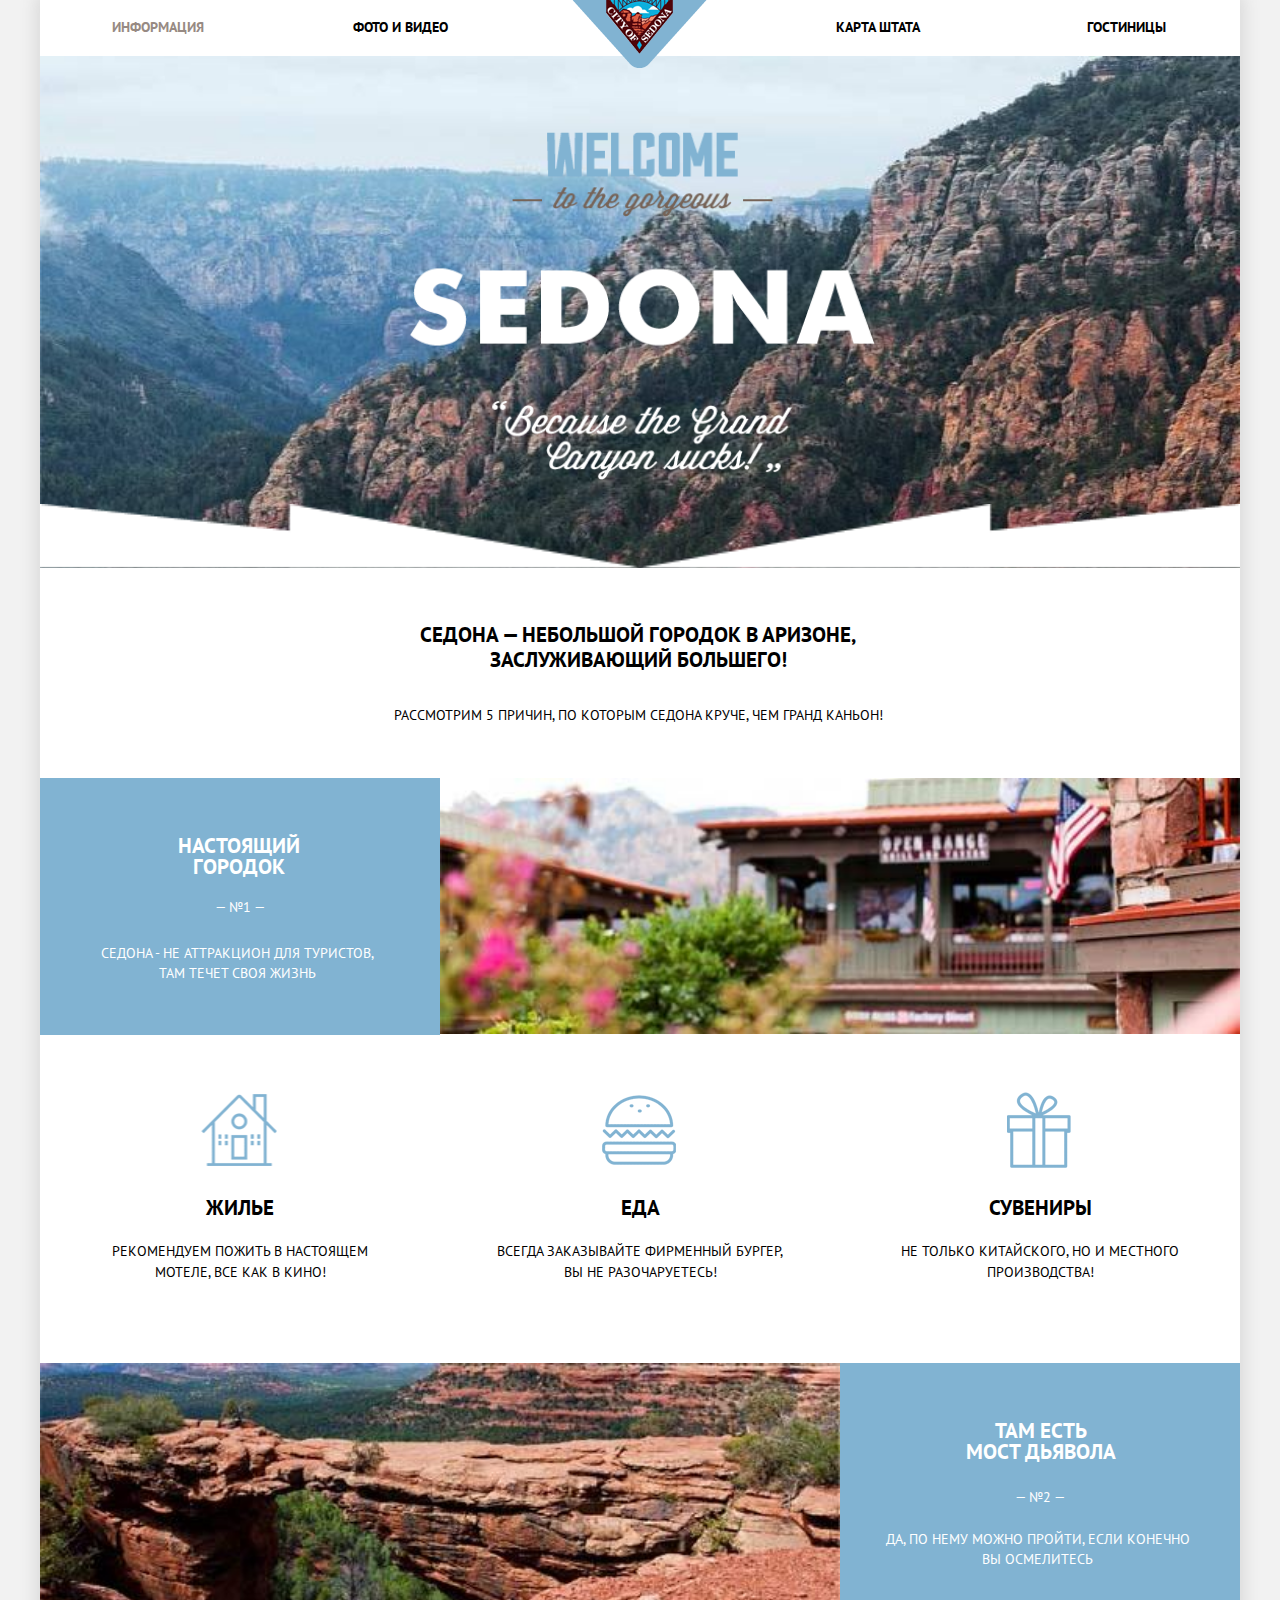
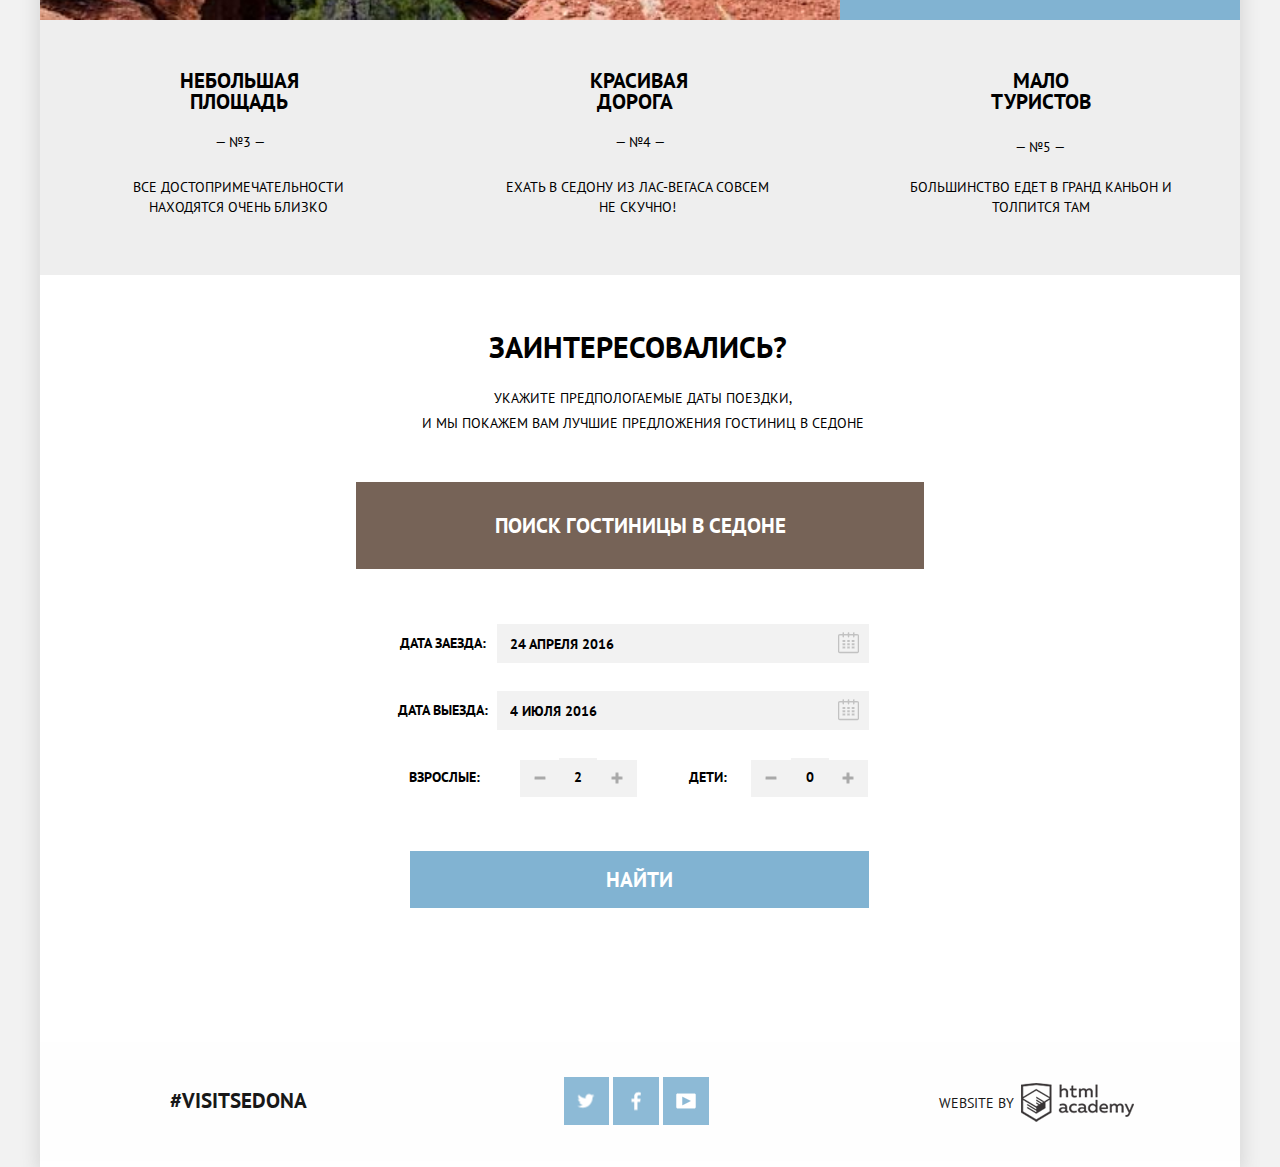
==== commit 092a610f: "базовые критерии" ====
--- a/index.html
+++ b/index.html
@@ -34,13 +34,16 @@
         </div>
       </nav>
     </header>
+
     <section class="intro-image">
       <img src="img/welcome.png" height="348" width="465" alt="welcome" class="welcome">
     </section>
+
     <section class="intro-text">
       <h2> Седона &mdash; небольшой городок в Аризоне, заслуживающий большего! </h2>
       <p> Рассмотрим 5 причин, по которым Седона круче, чем Гранд Каньон! </p>
     </section>
+
     <section class="features">
       <div class="features-item features-blue">
         <h2>Настоящий городок</h2>
@@ -51,6 +54,7 @@
         <img src="img/city.jpg" height="256" width="800" alt="city">
       </div>
     </section>
+
     <section class="advantage">
       <div class="advantages-item">
         <span class="house"></span>
--- a/css/style.css
+++ b/css/style.css
@@ -1,219 +1,47 @@
-.sprite {
-  display: block;
-  background-image: url(spritesheet.png);
-  background-repeat: no-repeat;
-}
-
-.sprite-disabled {
-  width: 26px;
-  height: 22px;
-  background-position: -10px -10px;
-}
-
-.sprite-disabledempty {
-  width: 22px;
-  height: 22px;
-  background-position: -10px -52px;
-}
-
-.sprite-blue-html {
-  width: 113px;
-  height: 39px;
-  background-position: -10px -10px;
-}
-
-.sprite-check {
-  width: 26px;
-  height: 22px;
-  background-position: -10px -69px;
-}
-
-.sprite-check-empty {
-  width: 22px;
-  height: 22px;
-  background-position: -10px -111px;
-}
-
-.sprite-date-black {
-  width: 21px;
-  height: 22px;
-  background-position: -10px -153px;
-}
-
-.sprite-date-blue {
-  width: 21px;
-  height: 22px;
-  background-position: -10px -195px;
-}
-
-.sprite-date-grey {
-  width: 21px;
-  height: 22px;
-  background-position: -10px -237px;
-}
-
-.sprite-facebook {
-  width: 10px;
-  height: 19px;
-  background-position: -10px -279px;
-}
-
-.sprite-fourstars {
-  width: 89px;
-  height: 17px;
-  background-position: -10px -318px;
-}
-
-.sprite-grey-html {
-  width: 113px;
-  height: 39px;
-  background-position: -10px -355px;
-}
-
-.sprite-house {
-  width: 75px;
-  height: 72px;
-  background-position: -10px -414px;
-}
-
-.sprite-htmlacademy {
-  width: 113px;
-  height: 39px;
-  background-position: -10px -506px;
-}
-
-.sprite-meat {
-  width: 74px;
-  height: 70px;
-  background-position: -10px -565px;
-}
-
-.sprite-minus-black {
-  width: 12px;
-  height: 3px;
-  background-position: -10px -655px;
-}
-
-.sprite-minus-blue {
-  width: 12px;
-  height: 3px;
-  background-position: -10px -678px;
-}
-
-.sprite-minus-grey {
-  width: 12px;
-  height: 3px;
-  background-position: -10px -701px;
-}
-
-.sprite-plus-black {
-  width: 11px;
-  height: 11px;
-  background-position: -10px -724px;
-}
-
-.sprite-plus-blue {
-  width: 11px;
-  height: 11px;
-  background-position: -10px -755px;
-}
-
-.sprite-plus-grey {
-  width: 11px;
-  height: 11px;
-  background-position: -10px -786px;
-}
-
-.sprite-pointerblack {
-  width: 11px;
-  height: 10px;
-  background-position: -10px -817px;
-}
-
-.sprite-pointerblue {
-  width: 11px;
-  height: 10px;
-  background-position: -10px -847px;
-}
-
-.sprite-pointerdown {
-  width: 11px;
-  height: 10px;
-  background-position: -10px -877px;
-}
-
-.sprite-pointerup {
-  width: 11px;
-  height: 10px;
-  background-position: -10px -907px;
-}
-
-.sprite-souvenir {
-  width: 64px;
-  height: 76px;
-  background-position: -10px -937px;
-}
-
-.sprite-threestars {
-  width: 65px;
-  height: 17px;
-  background-position: -10px -1033px;
-}
-
-.sprite-twitter {
-  width: 17px;
-  height: 15px;
-  background-position: -10px -1070px;
-}
-
-.sprite-twostars {
-  width: 42px;
-  height: 17px;
-  background-position: -10px -1105px;
-}
-
-.sprite-youtube {
-  width: 20px;
-  height: 16px;
-  background-position: -10px -1142px;
-}
-
-body {
+html, body {
   max-width: 100%;
+  margin: 0px;
+  padding: 0px;
   margin: 0 auto;
   text-transform: uppercase;
   background: #f2f2f2;
   background-position: top;
 }
 
+header {
+  width: 100%;
+  margin: 0px;
+  padding: 0px;
+}
+
 .container {
-  max-width: 100%;
+  min-width: 1200px;
   margin: 0 auto;
   margin-left: 40px;
-  margin-right: 40px;
+  margin-right: 45px;
   background: #ffffff;
   box-shadow: 0 0 15px 5px #dbdbdb;
 }
 
 .navigation {
   width: 100%;
-  margin-bottom: 30px;
-  margin-left: 27px;
-  margin-top: -7px;
+  text-align: center;
+  box-sizing: border-box;
 }
 
 ul {
+  width: 103.4%;
   display: -webkit-box;
   display: -ms-flexbox;
   display: flex;
   margin: 0 auto;
+  padding-left: 0px;
 }
 
 li {
   width: 20%;
-  margin-top: 25px;
-  margin-bottom: 21px;
-  padding-right: 35px;
+  padding-top: 18px;
+  padding-bottom: 50px;
   font-weight: bold;
   list-style-type: none;
 }
@@ -225,8 +53,13 @@
   color: black;
 }
 
+.navigation li:first-child {
+  margin-left: -6px;
+  margin-right: -6px;
+}
+
 .navigation li:nth-child(2) {
-  padding-right: 240px;
+  padding-right: 230px;
 }
 
 .navigation a:hover {
@@ -256,13 +89,7 @@
   z-index: 2;
   width: 139px;
   margin: auto;
-  margin-top: -56px;
-}
-
-@media screen and (max-width:1200px) {
-  .logo {
-    display: none;
-  }
+  margin-top: -88px;
 }
 
 .intro-image {
@@ -271,15 +98,15 @@
   height: auto;
   margin-top: -30px;
   padding-top: 448px;
-  background: url("../img/mountains.jpg") no-repeat;
-  background-size: 1200px 509px;
+  background: #77bafc url("../img/mountains.jpg") no-repeat;
+  background-size: 1200px 512px;
 }
 
 .welcome {
   position: absolute;
   top: 76px;
   left: 370px;
-  width: 37%;
+  width: 465px;
 }
 
 .intro-image::after {
@@ -289,7 +116,7 @@
   content: "";
   background: url("../img/bottom.png");
   background-repeat: no-repeat;
-  background-size: 1200px 64px;
+  background-size: 1200px 65px;
 }
 
 .intro-text {
@@ -300,7 +127,8 @@
 
 .intro-text h2 {
   max-width: 43%;
-  padding-left: 333px;
+  padding-left: 340px;
+  margin-top: -4px;
   font-size: 21px;
   font-weight: bold;
   line-height: 25px;
@@ -310,8 +138,8 @@
 .intro-text p {
   max-width: 46%;
   margin-top: 35px;
-  margin-bottom: 58px;
-  padding-left: 313px;
+  margin-bottom: 55px;
+  padding-left: 322px;
   font-size: 14px;
   font-family: "PT Sans", Arial, sans-serif;
 }
@@ -331,7 +159,7 @@
   width: 67%;
   height: auto;
   line-height: 0;
-  background-color: #ff0000;
+  background-color: #fba650;
 }
 
 .features-item {
@@ -398,8 +226,30 @@
 
 .features-blue:first-child p {
   max-width: 301px;
-  padding-left: 46px;
-  margin-top: 25px;
+  margin-left: 47px;
+  margin-top: 23px;
+  margin-bottom: 16px;
+}
+
+.features-grey:first-child p {
+  max-width: 220px;
+  padding-left: 88px;
+  padding-top: 8px;
+  margin-bottom: 22px;
+}
+
+.features-grey:nth-child(2) p {
+  max-width: 270px;
+  padding-left: 62px;
+  padding-top: 8px;
+  margin-bottom: 5px;
+}
+
+.features-grey:last-child p {
+  max-width: 305px;
+  padding-left: 48px;
+  padding-top: 3px;
+  margin-bottom: 5px;
 }
 
 .features-blue:last-child p {
@@ -409,27 +259,6 @@
   margin-bottom: -2px;
 }
 
-.features-grey:first-child p {
-  max-width: 220px;
-  padding-left: 88px;
-  padding-top: 10px;
-  margin-bottom: 5px;
-}
-
-.features-grey:nth-child(2) p {
-  max-width: 270px;
-  padding-left: 62px;
-  padding-top: 10px;
-  margin-bottom: 5px;
-}
-
-.features-grey:last-child p {
-  max-width: 305px;
-  padding-left: 48px;
-  padding-top: 5px;
-  margin-bottom: 5px;
-}
-
 .advantage {
   display: -webkit-box;
   display: -ms-flexbox;
@@ -451,7 +280,7 @@
 
 .advantages-item {
   width: 33%;
-  padding-top: 80px;
+  padding-top: 85px;
   padding-bottom: 80px;
   padding-left: 50px;
   padding-right: 50px;
@@ -459,7 +288,7 @@
 }
 
 .advantages-item h2 {
-  padding-top: 43px;
+  padding-top: 41px;
   padding-bottom: 6px;
 }
 
@@ -552,11 +381,11 @@
   box-sizing: border-box;
   display: inline-block;
   max-width: 568px;
-  margin-left: 6px;
+  margin-left: 0px;
   padding-top: 32px;
   padding-bottom: 30px;
-  padding-left: 137px;
-  padding-right: 139px;
+  padding-left: 139px;
+  padding-right: 138px;
   font-size: 21px;
   font-weight: bold;
   font-family: "PT Sans", Arial, sans-serif;
@@ -585,7 +414,7 @@
   padding-bottom: 57px;
   padding-right: 55px;
   padding-left: 40px;
-  margin-left: -281px;
+  margin-left: -284px;
   font-weight: bold;
   background: #ffffff;
 }
@@ -597,13 +426,13 @@
 }
 
 label[for="adults"] {
-  margin-right: 40px;
-  margin-left: 10px;
+  margin-right: 36px;
+  margin-left: 12px;
 }
 
 label[for="children"] {
   margin-right: 20px;
-  margin-left: 44px;
+  margin-left: 48px;
 }
 
 .map input {
@@ -619,17 +448,18 @@
   display: inline-block;
   float: right;
   padding-top: 10px;
-  padding-right: 190px;
+  padding-right: 185px;
   padding-bottom: 8px;
-  padding-left: 15px;
+  padding-left: 13px;
   margin-top: -10px;
   margin-bottom: 25px;
+  margin-left: 8px;
 }
 
 input[id="search"] {
   margin-top: -4px;
-  margin-left: 10px;
-  padding: 17px 196px;
+  margin-left: 14px;
+  padding: 18px 196px;
   font-size: 21px;
   font-family: "PT Sans", Arial, sans-serif;
   background-color: #81b3d2;
@@ -691,7 +521,7 @@
   display: block;
   margin-bottom: 47px;
   margin-top: -20px;
-  margin-left: 440px;
+  margin-left: 442px;
 }
 
 .amount {
@@ -829,177 +659,11 @@
   background-position: -10px -195px;
 }
 
-.direction-index {
-  box-sizing: border-box;
-  position: absolute;
-  display: -webkit-box;
-  display: -ms-flexbox;
-  display: flex;
-  width: 100%;
-  padding-top: 35px;
-  padding-bottom: 36px;
-  margin-top: -125px;
-  text-align: center;
-  background-image: url("../img/whitebottom.jpg");
-  background-repeat: no-repeat;
-  background-size: 1200px 120px;
-  opacity: 0.9;
-  -ms-filter: "progid:DXImageTransform.Microsoft.Alpha(Opacity=90)";
-}
-
-.direction {
-  box-sizing: border-box;
-  display: flex;
-  width: 100%;
-  padding-top: 24px;
-  padding-bottom: 36px;
-  text-align: center;
-}
-
-.hashtag {
-  width: 33%;
-  padding-top: 12px;
-}
-
-.hashtag a:first-of-type {
-  padding-top: -30px;
-  font-size: 21px;
-  font-weight: bold;
-  font-family: "PT Sans", Arial, sans-serif;
-  text-decoration: none;
-  color: #000000;
-}
-
-.hashtag span {
-  padding-right: 135px;
-  font-size: 14px;
-  font-weight: normal;
-  font-family: "PT Sans", Arial, sans-serif;
-  text-decoration: none;
-  color: #000000;
-}
-
-.htmllogo {
-  position: relative;
-  width: 112px;
-  height: 39px;
-  margin-left: 178px;
-  margin-top: -30px;
-  font-size: 0;
-  vertical-align: middle;
-}
-
-.htmllogo::before {
-  content: "";
-  position: absolute;
-  top: 50%;
-  left: 50%;
-  transform: translate(-50%, -50%);
-  background-image: url("../img/sprite.png");
-  background-repeat: no-repeat;
-}
-
-.htmllogo {
-  width: 113px;
-  height: 39px;
-  background-image: url("../img/sprite.png");
-  background-repeat: no-repeat;
-  background-position: -10px -506px;
-}
-
-.htmllogo:hover {
-  width: 113px;
-  height: 39px;
-  background-image: url("../img/sprite.png");
-  background-repeat: no-repeat;
-  background-position: -10px -10px;
-}
-
-.htmllogo:active {
-  width: 113px;
-  height: 39px;
-  background-image: url("../img/sprite.png");
-  background-repeat: no-repeat;
-  background-position: -10px -355px;
-}
-
-.links {
-  width: 33%;
-  margin: 0 auto;
-  margin-top: 0px;
-}
-
-.links a {
-  text-decoration: none;
-}
-
-.social {
-  position: relative;
-  display: inline-block;
-  width: 20px;
-  height: 20px;
-  font-size: 0;
-  vertical-align: middle;
-  background-color: #81b3d2;
-}
-
-.social::before {
-  position: absolute;
-  content: "";
-  top: 50%;
-  left: 50%;
-  transform: translate(-50%, -50%);
-  background-image: url("../img/sprite.png");
-  background-repeat: no-repeat;
-}
-
-.social-tw::before {
-  width: 17px;
-  height: 15px;
-  background-position: -10px -1070px;
-}
-
-.social-fb::before {
-  width: 10px;
-  height: 19px;
-  background-position: -10px -279px;
-}
-
-.social-yt::before {
-  width: 20px;
-  height: 16px;
-  background-position: -10px -1142px;
-}
-
-.social:hover {
-  background-color: #669ec0;
-}
-
-.social:active {
-  background-color: #5496bd;
-}
-
-.links a:first-child {
-  padding: 15px 13px 13px 14px;
-}
-
-.links a:nth-child(2) {
-  padding: 14px 14px 14px 14px;
-}
-
-.links a:last-child {
-  padding: 14px 13px 14px 13px;
-}
-
-.background-image {
-  filter: blur(10px);
-}
-
 .advantages {
   display: -webkit-box;
   display: -ms-flexbox;
   display: flex;
-  max-width: 100%;
+  min-width: 100%;
   height: auto;
   margin-top: -30px;
   padding-top: 14px;
@@ -1008,7 +672,7 @@
   color: #ffffff;
   background-image: url("../img/background-mountains.jpg");
   background-repeat: no-repeat;
-  background-size: 1200px 217px;
+  background-size: 100% 217px;
   opacity: 0.9;
   -ms-filter: "progid:DXImageTransform.Microsoft.Alpha(Opacity=90)";
 }
@@ -1020,18 +684,15 @@
 }
 
 .advantages input {
+  font-size: 16px;
+  font-family: "PT Sans", Arial, sans-serif;
+  color: #ffffff;
+}
+
+.advantages label {
+  padding-top: 1px;
   font-size: 14px;
-  font-family: "PT Sans", Arial, sans-serif;
-  color: #ffffff;
-}
-
-.advantages input {
-  color: #ffffff;
-}
-
-.advantages label {
-  padding-top: 4px;
-  font-weight: normal;
+  line-height: 25px;
 }
 
 input[type="checkbox"] {
@@ -1092,6 +753,10 @@
   background-image: url("../img/sprite1.png");
   background-repeat: no-repeat;
   background-position: -10px -10px;
+}
+
+.housing input[type="checkbox"]+label {
+  padding-left: 36px;
 }
 
 .housing input[type="checkbox"]+label::before {
@@ -1244,14 +909,13 @@
 }
 
 .housing {
-  padding-left: 40px;
-  line-height: 20px;
+  padding-left: 45px;
 }
 
 .price {
   width: 26%;
-  margin-top: 15px;
-  margin-left: 180px;
+  margin-top: 17px;
+  margin-left: 177px;
   color: #ffffff;
   text-transform: uppercase;
 }
@@ -1268,6 +932,7 @@
 .price-controls {
   position: relative;
   height: 32px;
+  width: 314px;
   margin-bottom: 20px;
   font-size: 0;
   border: 2px solid #ffffff;
@@ -1288,18 +953,17 @@
 .price-controls label {
   display: inline-block;
   font-size: 14px;
-  line-height: 22px;
+  line-height: 28px;
   vertical-align: top;
   cursor: pointer;
 }
 
 .price-controls .min-price, .price-controls .max-price {
-  padding-left: 50px;
+  padding-left: 46px;
 }
 
 .price-controls span {
-  padding-top: -50px;
-  padding-left: 12px;
+  padding-left: 16px;
   margin-right: -15px;
 }
 
@@ -1427,26 +1091,28 @@
 }
 
 .name h1 {
+  margin-left: 3px;
   font-size: 21px;
   font-weight: bold;
-  line-height: 16px;
-  font-family: "PT Sans", Arial, sans-serif;
-}
-
-.name h1 a {
+  line-height: 15px;
+  font-family: "PT Sans", Arial, sans-serif;
+}
+
+.name .link-black {
   color: #000000;
 }
 
-.name h1 a:hover {
+.name .link-black:hover {
   color: #81b3d2;
 }
 
-.name h1 a:active {
+.name .link-black:active {
   color: #cacaca;
 }
 
 .price-hotel span {
-  margin-right: 33px;
+  margin-right: 20px;
+  margin-left: 2px;
   font-size: 14px;
   line-height: 8px;
   font-family: "PT Sans", Arial, sans-serif;
@@ -1495,7 +1161,8 @@
 
 .detail {
   margin-right: 8px;
-  padding: 6px 15px 6px;
+  margin-left: 2px;
+  padding: 6px 16px 5px 15px;
   font-size: 14px;
   font-weight: bold;
   font-family: "PT Sans", Arial, sans-serif;
@@ -1515,7 +1182,7 @@
 
 .reserve {
   margin-left: -3px;
-  padding: 6px 15px 6px 18px;
+  padding: 6px 15px 5px 18px;
   font-size: 14px;
   font-weight: bold;
   line-height: 60px;
@@ -1536,16 +1203,15 @@
 
 .value {
   width: 10%;
-  padding-left: 90px;
+  padding-left: 92px;
 }
 
 .rating {
-  //width: 111px;
-  padding-left: 14px;
-  padding-right: 9px;
+  padding-left: 15px;
+  padding-right: 10px;
   padding-top: 5px;
   padding-bottom: 5px;
-  margin-left: 2px;
+  margin-left: 3px;
   font-size: 14px;
   line-height: 3;
   font-family: "PT Sans", Arial, sans-serif;
@@ -1559,9 +1225,9 @@
   display: inline-block;
   width: 88px;
   height: 17px;
-  margin-left: 24px;
+  margin-left: 26px;
   margin-bottom: 40px;
-  margin-top: 14px;
+  margin-top: 12px;
   font-size: 0;
   vertical-align: middle;
 }
@@ -1586,7 +1252,7 @@
   height: 17px;
   margin-top: 14px;
   margin-bottom: 40px;
-  margin-left: 70px;
+  margin-left: 73px;
   font-size: 0;
   vertical-align: middle;
 }
@@ -1611,7 +1277,7 @@
   height: 17px;
   margin-top: 10px;
   margin-bottom: 40px;
-  margin-left: 47px;
+  margin-left: 49px;
   margin-top: 12px;
   font-size: 0;
   vertical-align: middle;
@@ -1652,7 +1318,7 @@
 }
 
 .assortment .active {
-  margin-left: 35px;
+  margin-left: 37px;
   margin-right: 30px;
   text-decoration: none;
   color: #a8c9df;
@@ -1679,8 +1345,8 @@
   display: inline-block;
   width: 21px;
   height: 22px;
-  margin-left: 115px;
-  margin-top: 27px;
+  margin-left: 117px;
+  margin-top: 28px;
   font-size: 0;
   vertical-align: middle;
 }
@@ -1796,3 +1462,378 @@
 .housing {
   width: 25%;
 }
+
+
+/* footer */
+
+.direction {
+  box-sizing: border-box;
+  display: flex;
+  width: 100%;
+  padding-top: 24px;
+  padding-bottom: 36px;
+  text-align: center;
+}
+
+.hashtag {
+  width: 33%;
+  padding-top: 12px;
+}
+
+.hashtag a:first-of-type {
+  padding-top: -30px;
+  font-size: 21px;
+  font-weight: bold;
+  font-family: "PT Sans", Arial, sans-serif;
+  text-decoration: none;
+  color: #000000;
+}
+
+.hashtag span {
+  padding-right: 135px;
+  font-size: 14px;
+  font-weight: normal;
+  font-family: "PT Sans", Arial, sans-serif;
+  text-decoration: none;
+  color: #000000;
+}
+
+.direction .hashtag span {
+  padding-left: 10px;
+}
+
+.direction .htmllogo {
+  margin-left: 180px;
+}
+
+.htmllogo {
+  position: relative;
+  width: 112px;
+  height: 39px;
+  margin-left: 178px;
+  margin-top: -30px;
+  font-size: 0;
+  vertical-align: middle;
+}
+
+.htmllogo::before {
+  content: "";
+  position: absolute;
+  top: 50%;
+  left: 50%;
+  transform: translate(-50%, -50%);
+  background-image: url("../img/sprite.png");
+  background-repeat: no-repeat;
+}
+
+.htmllogo {
+  width: 113px;
+  height: 39px;
+  background-image: url("../img/sprite.png");
+  background-repeat: no-repeat;
+  background-position: -10px -506px;
+}
+
+.htmllogo:hover {
+  width: 113px;
+  height: 39px;
+  background-image: url("../img/sprite.png");
+  background-repeat: no-repeat;
+  background-position: -10px -10px;
+}
+
+.htmllogo:active {
+  width: 113px;
+  height: 39px;
+  background-image: url("../img/sprite.png");
+  background-repeat: no-repeat;
+  background-position: -10px -355px;
+}
+
+.links {
+  width: 400px;
+  margin: 0 auto;
+  margin-top: 0px;
+}
+
+.links a {
+  text-decoration: none;
+}
+
+.social {
+  position: relative;
+  display: inline-block;
+  width: 20px;
+  height: 20px;
+  font-size: 0;
+  vertical-align: middle;
+  background-color: #81b3d2;
+}
+
+.social::before {
+  position: absolute;
+  content: "";
+  top: 50%;
+  left: 50%;
+  transform: translate(-50%, -50%);
+  background-image: url("../img/sprite.png");
+  background-repeat: no-repeat;
+}
+
+.social-tw::before {
+  width: 17px;
+  height: 15px;
+  background-position: -10px -1070px;
+}
+
+.social-fb::before {
+  width: 10px;
+  height: 19px;
+  background-position: -10px -279px;
+}
+
+.social-yt::before {
+  width: 20px;
+  height: 16px;
+  background-position: -10px -1142px;
+}
+
+.social:hover {
+  background-color: #669ec0;
+}
+
+.social:active {
+  background-color: #5496bd;
+}
+
+.links a:first-child {
+  padding: 15px 11px 13px 14px;
+}
+
+.links a:nth-child(2) {
+  padding: 14px 12px 14px 14px;
+}
+
+.links a:last-child {
+  padding: 14px 13px 14px 13px;
+}
+
+
+/* значения footer для index */
+
+.direction-index {
+  box-sizing: border-box;
+  position: absolute;
+  display: -webkit-box;
+  display: -ms-flexbox;
+  display: flex;
+  width: 100%;
+  padding-top: 35px;
+  padding-bottom: 36px;
+  margin-top: -125px;
+  text-align: center;
+  background-image: url("../img/whitebottom.jpg");
+  background-repeat: no-repeat;
+  background-size: 1200px 120px;
+  opacity: 0.9;
+  -ms-filter: "progid:DXImageTransform.Microsoft.Alpha(Opacity=90)";
+}
+
+.direction-index .links {
+  margin-right: 87px;
+}
+
+.direction-index .hashtag {
+  margin-right: 13px;
+}
+
+.direction-index span {
+  margin-right: 130px;
+}
+
+.direction-index .htmllogo {
+  margin-left: 110px;
+}
+
+
+/* Sprites */
+
+.sprite {
+  display: block;
+  background-image: url(spritesheet.png);
+  background-repeat: no-repeat;
+}
+
+.sprite-disabled {
+  width: 26px;
+  height: 22px;
+  background-position: -10px -10px;
+}
+
+.sprite-disabledempty {
+  width: 22px;
+  height: 22px;
+  background-position: -10px -52px;
+}
+
+.sprite-blue-html {
+  width: 113px;
+  height: 39px;
+  background-position: -10px -10px;
+}
+
+.sprite-check {
+  width: 26px;
+  height: 22px;
+  background-position: -10px -69px;
+}
+
+.sprite-check-empty {
+  width: 22px;
+  height: 22px;
+  background-position: -10px -111px;
+}
+
+.sprite-date-black {
+  width: 21px;
+  height: 22px;
+  background-position: -10px -153px;
+}
+
+.sprite-date-blue {
+  width: 21px;
+  height: 22px;
+  background-position: -10px -195px;
+}
+
+.sprite-date-grey {
+  width: 21px;
+  height: 22px;
+  background-position: -10px -237px;
+}
+
+.sprite-facebook {
+  width: 10px;
+  height: 19px;
+  background-position: -10px -279px;
+}
+
+.sprite-fourstars {
+  width: 89px;
+  height: 17px;
+  background-position: -10px -318px;
+}
+
+.sprite-grey-html {
+  width: 113px;
+  height: 39px;
+  background-position: -10px -355px;
+}
+
+.sprite-house {
+  width: 75px;
+  height: 72px;
+  background-position: -10px -414px;
+}
+
+.sprite-htmlacademy {
+  width: 113px;
+  height: 39px;
+  background-position: -10px -506px;
+}
+
+.sprite-meat {
+  width: 74px;
+  height: 70px;
+  background-position: -10px -565px;
+}
+
+.sprite-minus-black {
+  width: 12px;
+  height: 3px;
+  background-position: -10px -655px;
+}
+
+.sprite-minus-blue {
+  width: 12px;
+  height: 3px;
+  background-position: -10px -678px;
+}
+
+.sprite-minus-grey {
+  width: 12px;
+  height: 3px;
+  background-position: -10px -701px;
+}
+
+.sprite-plus-black {
+  width: 11px;
+  height: 11px;
+  background-position: -10px -724px;
+}
+
+.sprite-plus-blue {
+  width: 11px;
+  height: 11px;
+  background-position: -10px -755px;
+}
+
+.sprite-plus-grey {
+  width: 11px;
+  height: 11px;
+  background-position: -10px -786px;
+}
+
+.sprite-pointerblack {
+  width: 11px;
+  height: 10px;
+  background-position: -10px -817px;
+}
+
+.sprite-pointerblue {
+  width: 11px;
+  height: 10px;
+  background-position: -10px -847px;
+}
+
+.sprite-pointerdown {
+  width: 11px;
+  height: 10px;
+  background-position: -10px -877px;
+}
+
+.sprite-pointerup {
+  width: 11px;
+  height: 10px;
+  background-position: -10px -907px;
+}
+
+.sprite-souvenir {
+  width: 64px;
+  height: 76px;
+  background-position: -10px -937px;
+}
+
+.sprite-threestars {
+  width: 65px;
+  height: 17px;
+  background-position: -10px -1033px;
+}
+
+.sprite-twitter {
+  width: 17px;
+  height: 15px;
+  background-position: -10px -1070px;
+}
+
+.sprite-twostars {
+  width: 42px;
+  height: 17px;
+  background-position: -10px -1105px;
+}
+
+.sprite-youtube {
+  width: 20px;
+  height: 16px;
+  background-position: -10px -1142px;
+}
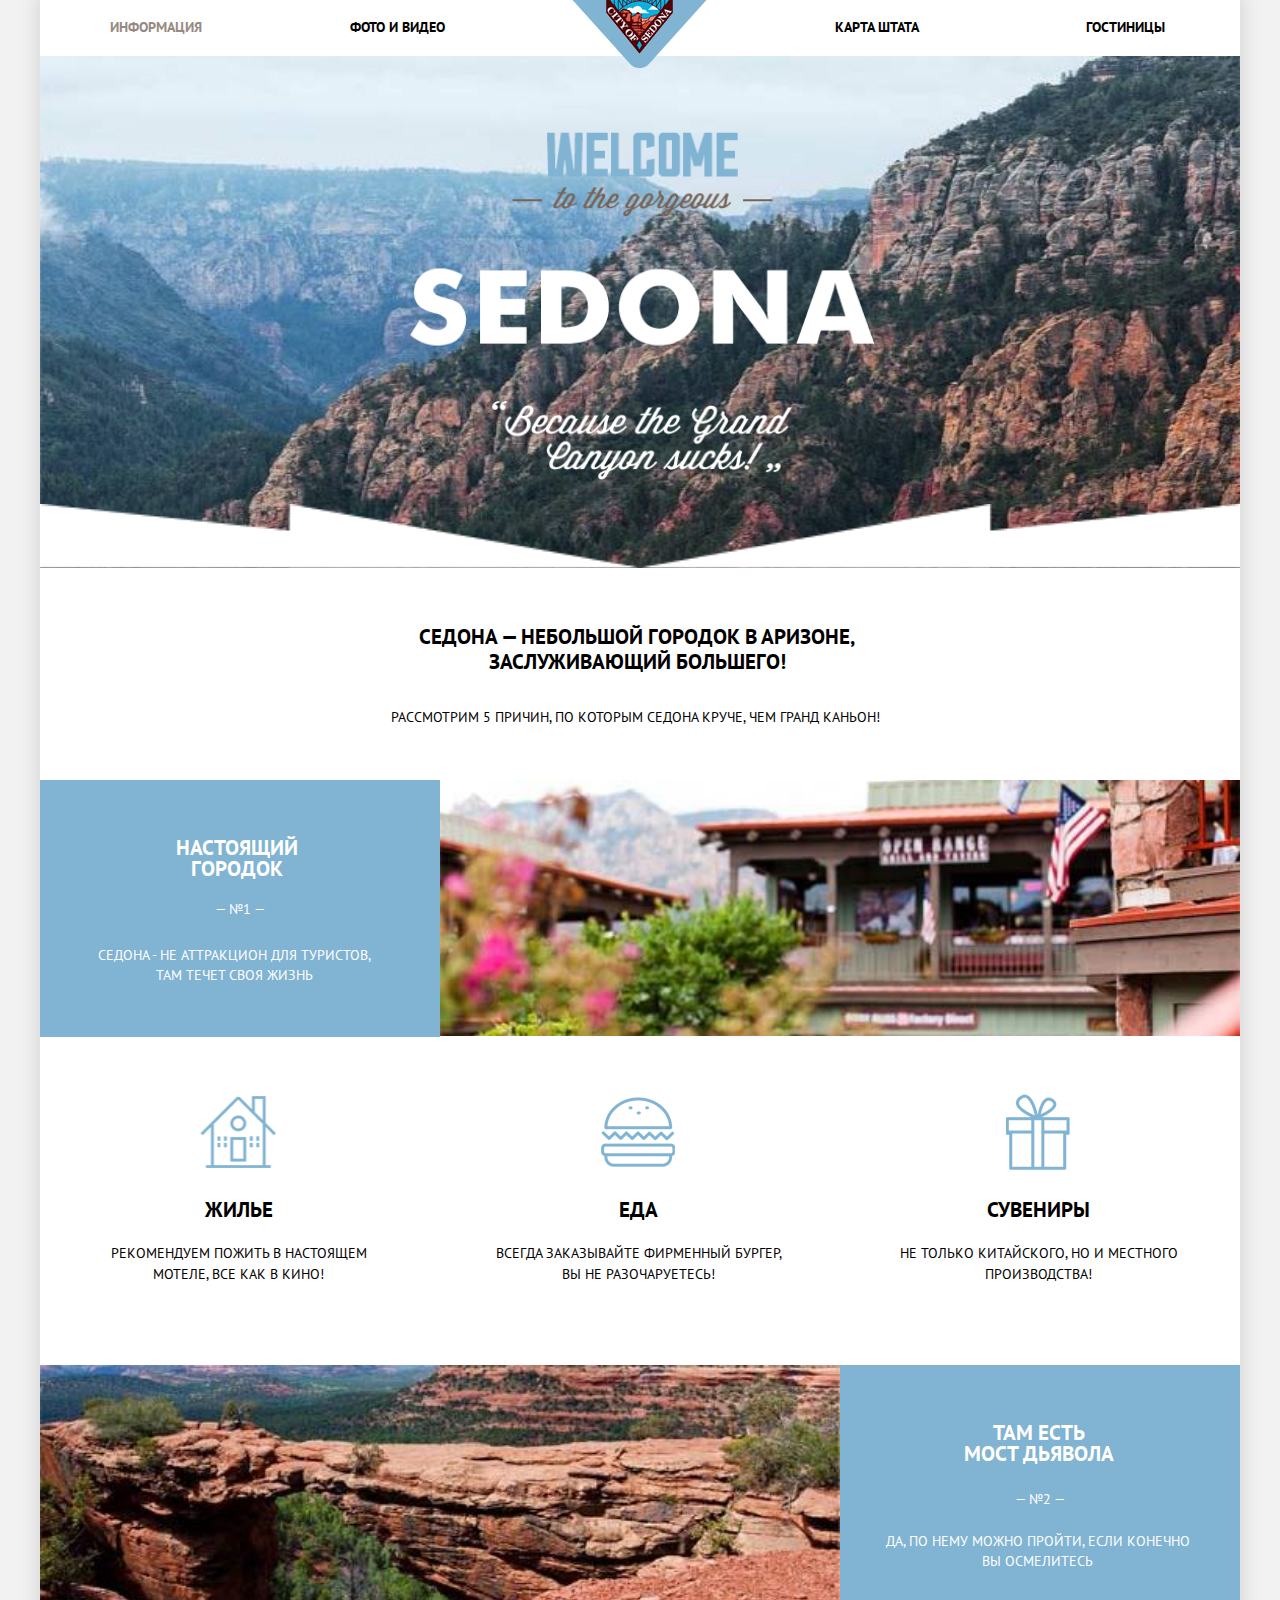
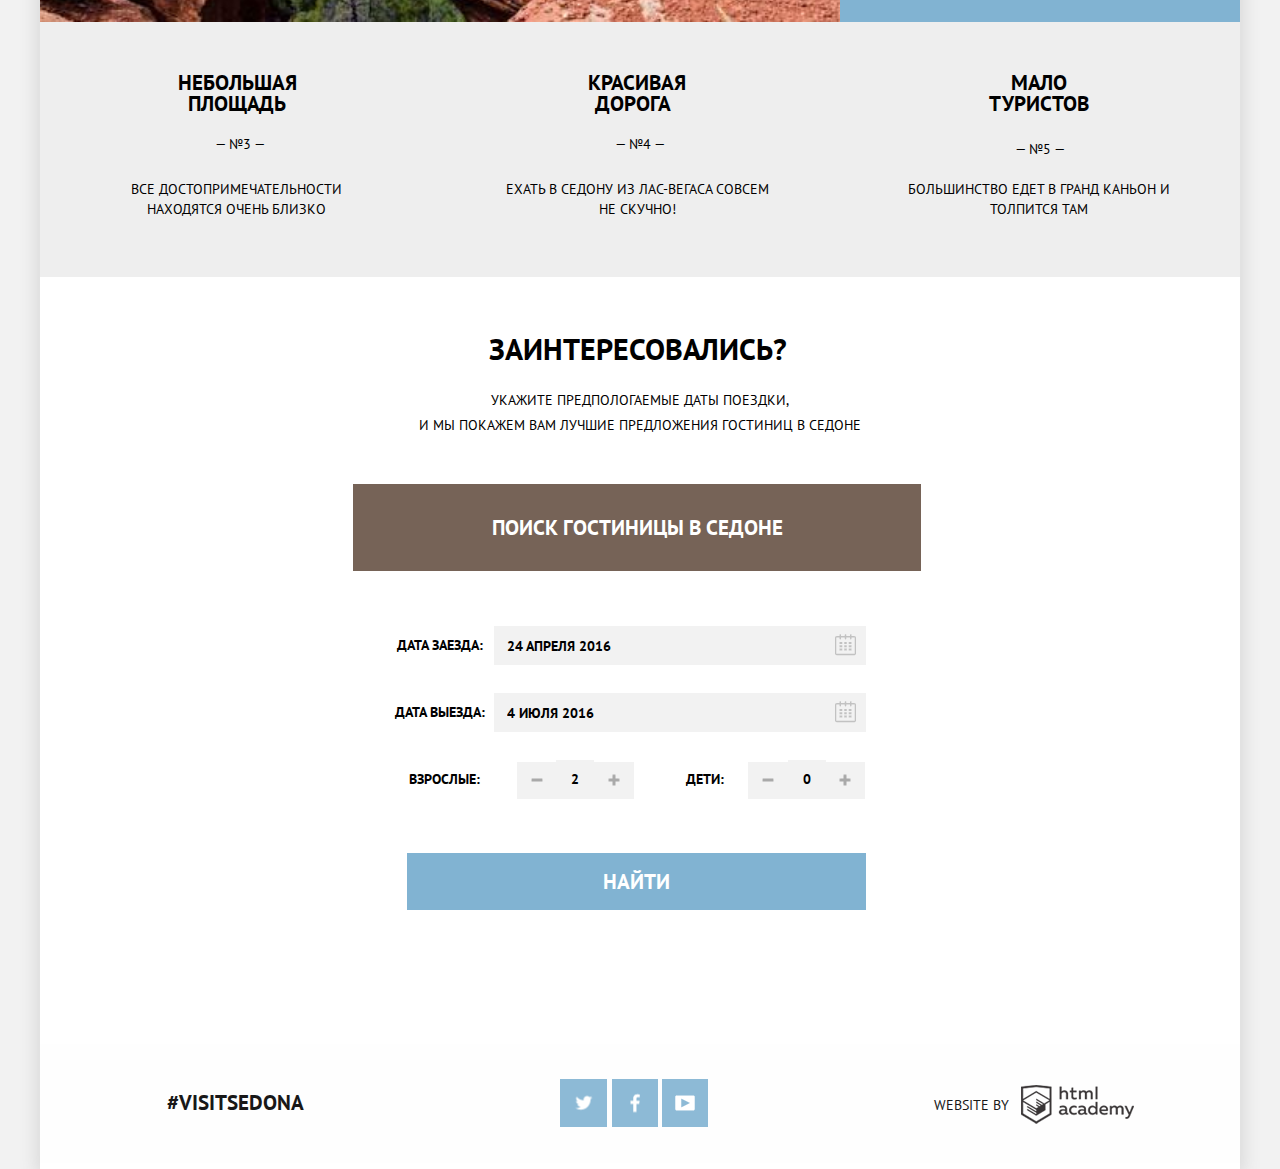
==== commit 11c6041c: "базовые критерии" ====
--- a/index.html
+++ b/index.html
@@ -98,6 +98,7 @@
         <p> Большинство едет в Гранд Каньон и толпится там </p>
       </div>
     </section>
+
     <section class="search">
       <h3> Заинтересовались? </h3>
       <p> Укажите предпологаемые даты поездки, <br>и мы покажем вам лучшие предложения гостиниц в Седоне </p>
--- a/css/style.css
+++ b/css/style.css
@@ -15,10 +15,8 @@
 }
 
 .container {
-  min-width: 1200px;
+  width: 1200px;
   margin: 0 auto;
-  margin-left: 40px;
-  margin-right: 45px;
   background: #ffffff;
   box-shadow: 0 0 15px 5px #dbdbdb;
 }
@@ -54,12 +52,12 @@
 }
 
 .navigation li:first-child {
-  margin-left: -6px;
-  margin-right: -6px;
+  margin-left: -8px;
+  margin-right: -7px;
 }
 
 .navigation li:nth-child(2) {
-  padding-right: 230px;
+  padding-right: 232px;
 }
 
 .navigation a:hover {
@@ -127,8 +125,8 @@
 
 .intro-text h2 {
   max-width: 43%;
-  padding-left: 340px;
-  margin-top: -4px;
+  padding-left: 339px;
+  margin-top: -2px;
   font-size: 21px;
   font-weight: bold;
   line-height: 25px;
@@ -139,7 +137,7 @@
   max-width: 46%;
   margin-top: 35px;
   margin-bottom: 55px;
-  padding-left: 322px;
+  padding-left: 319px;
   font-size: 14px;
   font-family: "PT Sans", Arial, sans-serif;
 }
@@ -194,12 +192,12 @@
 
 .features-item:first-child h2 {
   max-width: 128px;
-  padding-left: 135px;
+  padding-left: 133px;
 }
 
 .features-item:last-child h2 {
   max-width: 162px;
-  padding-left: 120px;
+  padding-left: 118px;
   padding-bottom: 5px;
 }
 
@@ -209,7 +207,7 @@
 
 .features-grey:nth-child(2) h2 {
   max-width: 90px;
-  padding-left: 150px;
+  padding-left: 148px;
 }
 
 .features span {
@@ -226,14 +224,14 @@
 
 .features-blue:first-child p {
   max-width: 301px;
-  margin-left: 47px;
+  margin-left: 44px;
   margin-top: 23px;
   margin-bottom: 16px;
 }
 
 .features-grey:first-child p {
   max-width: 220px;
-  padding-left: 88px;
+  padding-left: 86px;
   padding-top: 8px;
   margin-bottom: 22px;
 }
@@ -247,7 +245,7 @@
 
 .features-grey:last-child p {
   max-width: 305px;
-  padding-left: 48px;
+  padding-left: 46px;
   padding-top: 3px;
   margin-bottom: 5px;
 }
@@ -282,7 +280,7 @@
   width: 33%;
   padding-top: 85px;
   padding-bottom: 80px;
-  padding-left: 50px;
+  padding-left: 47px;
   padding-right: 50px;
   text-align: center;
 }
@@ -371,7 +369,7 @@
 
 .search p {
   padding-bottom: 32px;
-  padding-left: 5px;
+  padding-left: -3px;
   font-size: 14px;
   line-height: 1.8;
   font-family: "PT Sans", Arial, sans-serif;
@@ -381,7 +379,7 @@
   box-sizing: border-box;
   display: inline-block;
   max-width: 568px;
-  margin-left: 0px;
+  margin-left: -6px;
   padding-top: 32px;
   padding-bottom: 30px;
   padding-left: 139px;
@@ -414,7 +412,7 @@
   padding-bottom: 57px;
   padding-right: 55px;
   padding-left: 40px;
-  margin-left: -284px;
+  margin-left: -287px;
   font-weight: bold;
   background: #ffffff;
 }
@@ -426,8 +424,8 @@
 }
 
 label[for="adults"] {
-  margin-right: 36px;
-  margin-left: 12px;
+  margin-right: 33px;
+  margin-left: 15px;
 }
 
 label[for="children"] {
@@ -909,7 +907,8 @@
 }
 
 .housing {
-  padding-left: 45px;
+  width: 25%;
+  padding-left: 43px;
 }
 
 .price {
@@ -1127,6 +1126,7 @@
   max-width: 100%;
   height: auto;
   margin-right: 28px;
+  margin-left: -4px;
   margin-top: 13px;
   margin-bottom: 18px;
   line-height: 0;
@@ -1162,7 +1162,7 @@
 .detail {
   margin-right: 8px;
   margin-left: 2px;
-  padding: 6px 16px 5px 15px;
+  padding: 6px 16px 5px 16px;
   font-size: 14px;
   font-weight: bold;
   font-family: "PT Sans", Arial, sans-serif;
@@ -1202,7 +1202,7 @@
 }
 
 .value {
-  width: 10%;
+  width: 111px;
   padding-left: 92px;
 }
 
@@ -1211,7 +1211,7 @@
   padding-right: 10px;
   padding-top: 5px;
   padding-bottom: 5px;
-  margin-left: 3px;
+  margin-left: 4px;
   font-size: 14px;
   line-height: 3;
   font-family: "PT Sans", Arial, sans-serif;
@@ -1225,7 +1225,7 @@
   display: inline-block;
   width: 88px;
   height: 17px;
-  margin-left: 26px;
+  margin-left: 27px;
   margin-bottom: 40px;
   margin-top: 12px;
   font-size: 0;
@@ -1252,7 +1252,7 @@
   height: 17px;
   margin-top: 14px;
   margin-bottom: 40px;
-  margin-left: 73px;
+  margin-left: 74px;
   font-size: 0;
   vertical-align: middle;
 }
@@ -1277,7 +1277,7 @@
   height: 17px;
   margin-top: 10px;
   margin-bottom: 40px;
-  margin-left: 49px;
+  margin-left: 51px;
   margin-top: 12px;
   font-size: 0;
   vertical-align: middle;
@@ -1457,10 +1457,6 @@
   display: -webkit-box;
   display: -ms-flexbox;
   display: flex;
-}
-
-.housing {
-  width: 25%;
 }
 
 
@@ -1490,7 +1486,7 @@
 }
 
 .hashtag span {
-  padding-right: 135px;
+  padding-right: 139px;
   font-size: 14px;
   font-weight: normal;
   font-family: "PT Sans", Arial, sans-serif;
@@ -1503,7 +1499,11 @@
 }
 
 .direction .htmllogo {
-  margin-left: 180px;
+  margin-left: 178px;
+}
+
+.direction .links {
+  margin-right: 10px;
 }
 
 .htmllogo {
@@ -1607,7 +1607,7 @@
 }
 
 .links a:first-child {
-  padding: 15px 11px 13px 14px;
+  padding: 15px 11px 13px 16px;
 }
 
 .links a:nth-child(2) {
@@ -1640,15 +1640,15 @@
 }
 
 .direction-index .links {
-  margin-right: 87px;
+  margin-right: 92px;
 }
 
 .direction-index .hashtag {
-  margin-right: 13px;
+  margin-right: 18px;
 }
 
 .direction-index span {
-  margin-right: 130px;
+  margin-right: 131px;
 }
 
 .direction-index .htmllogo {
